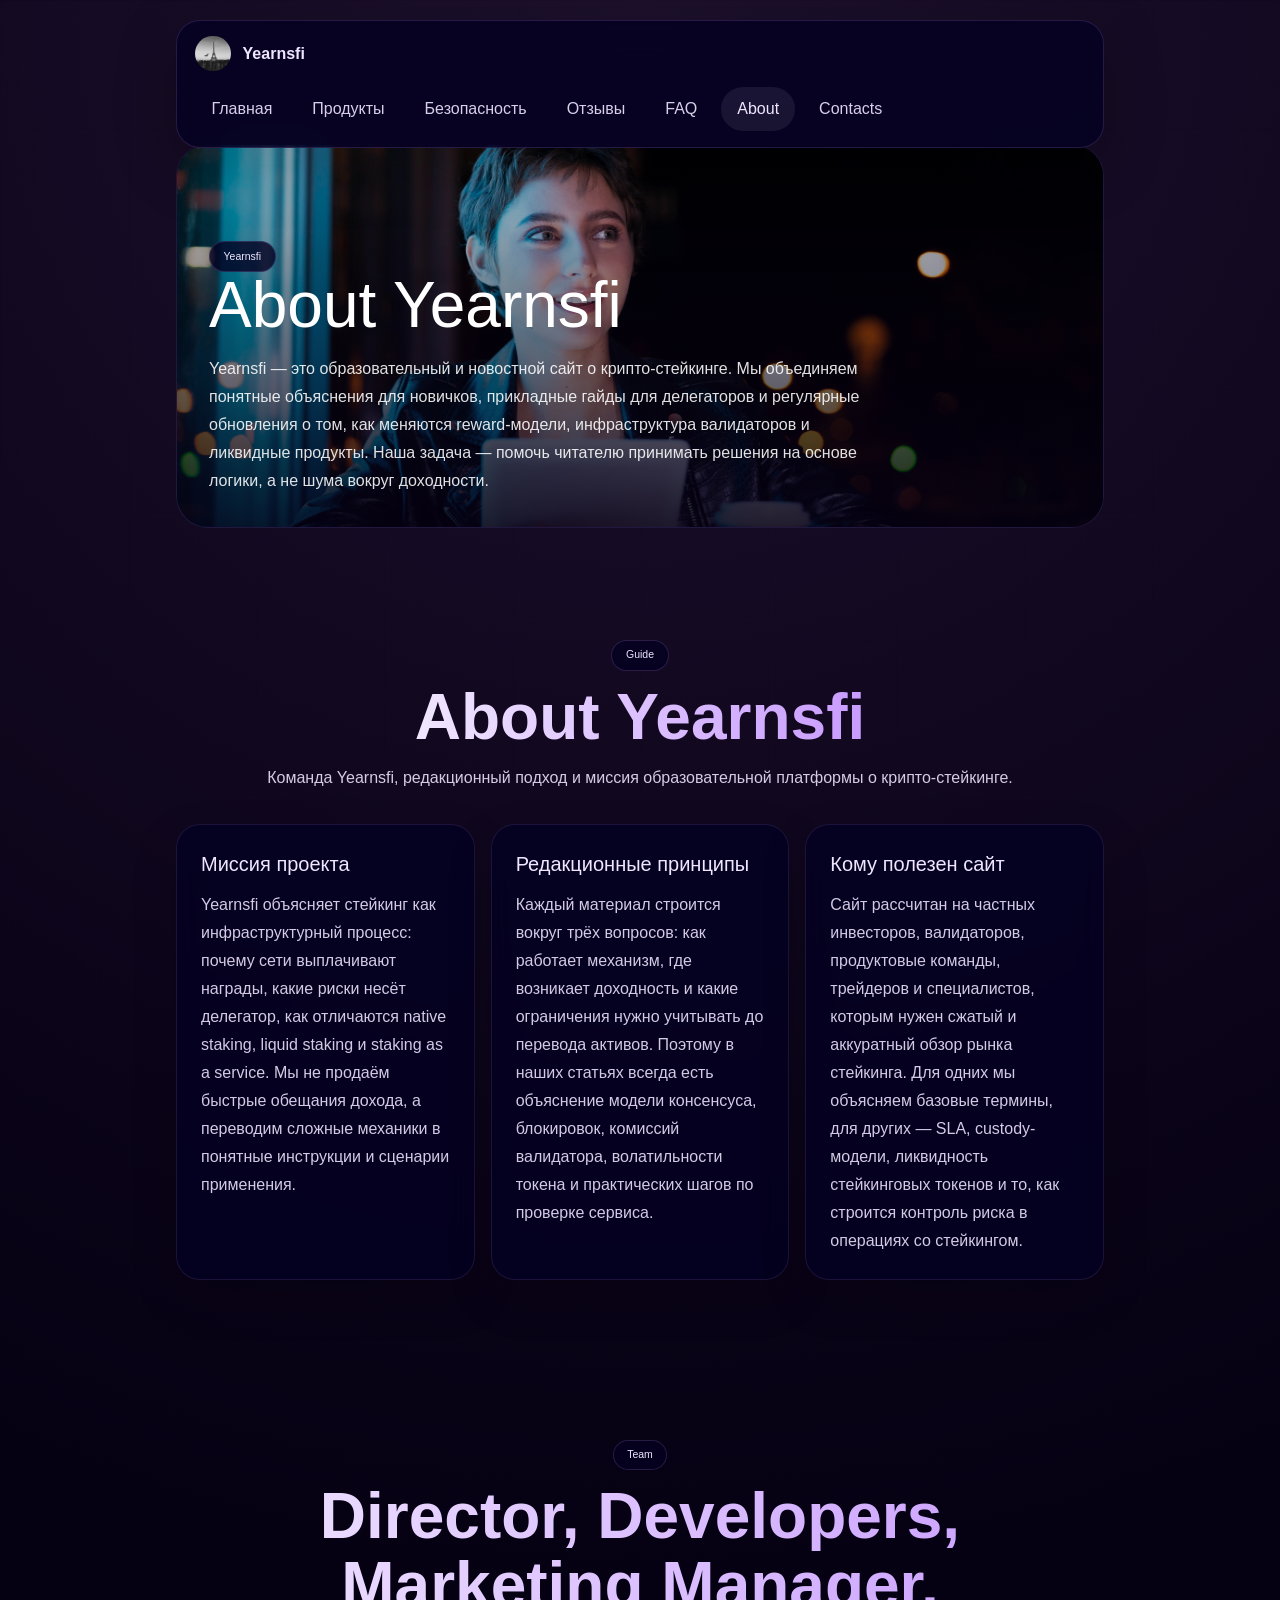
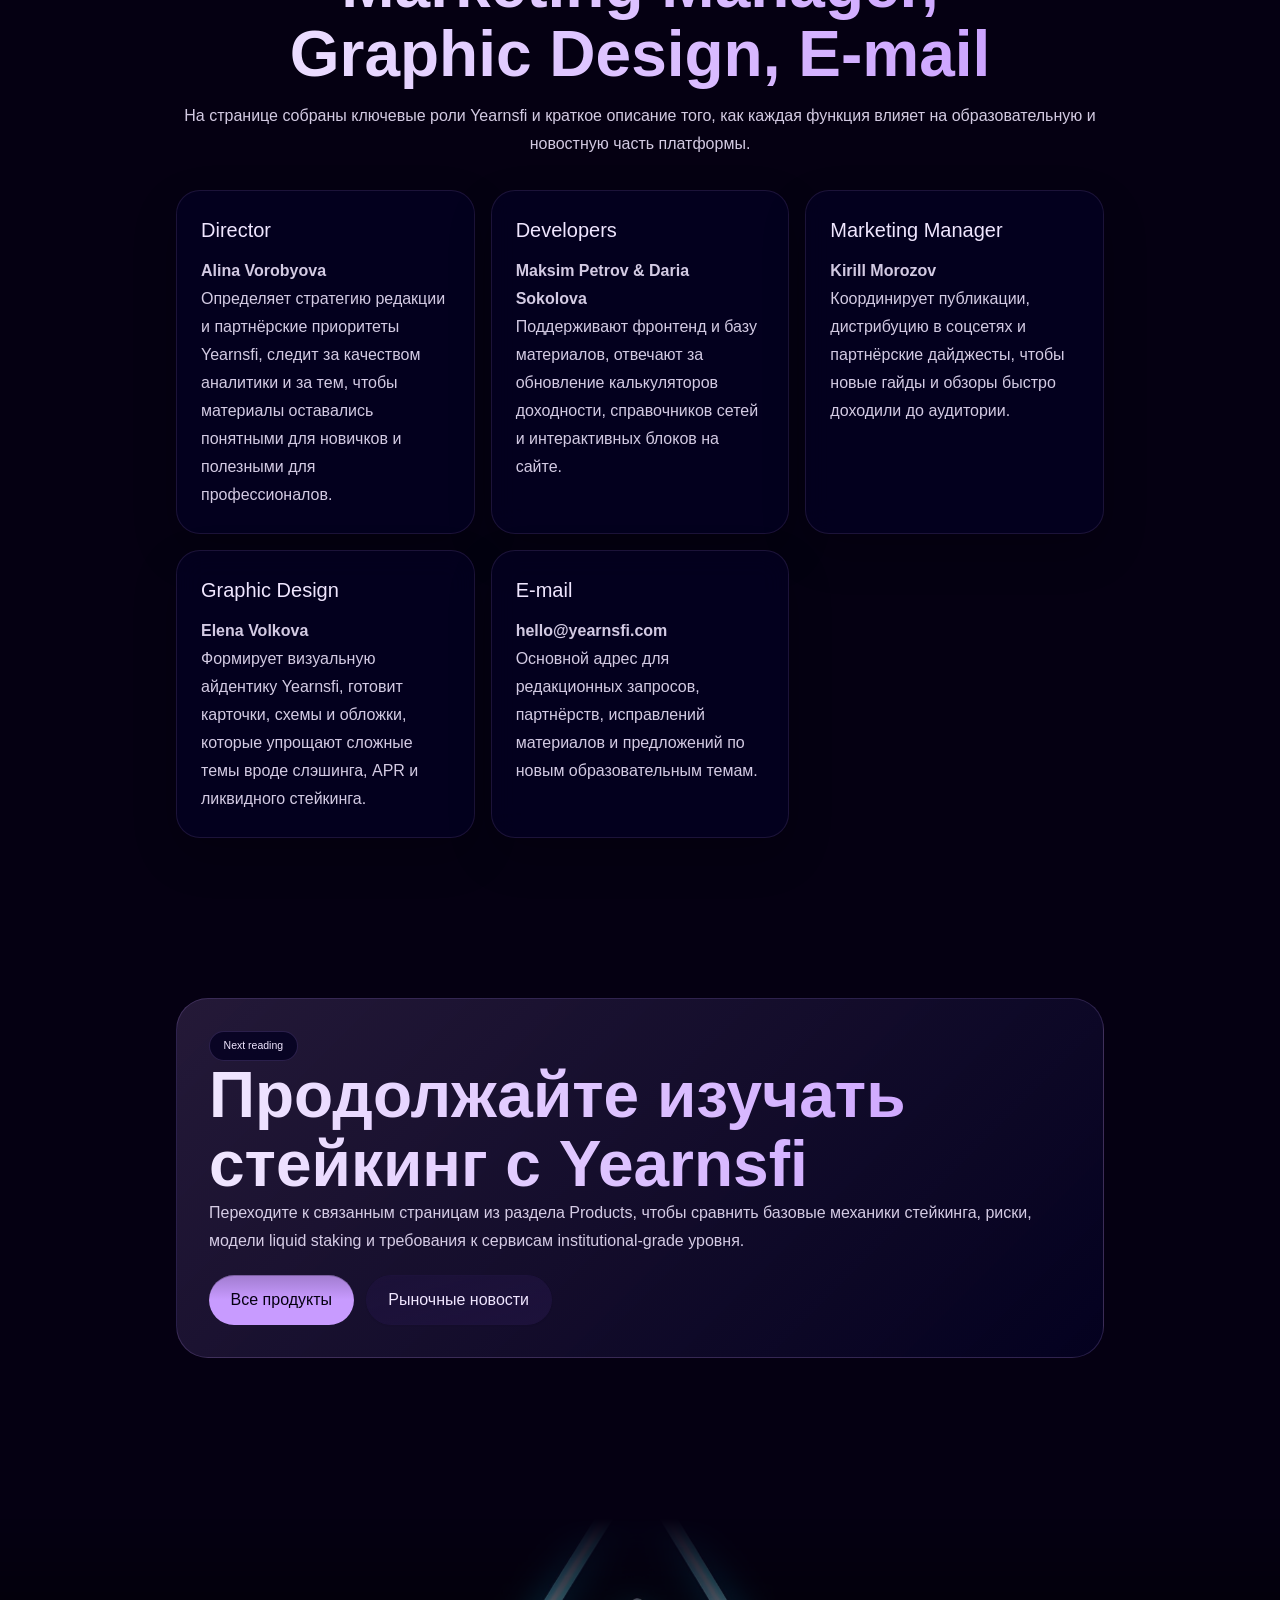
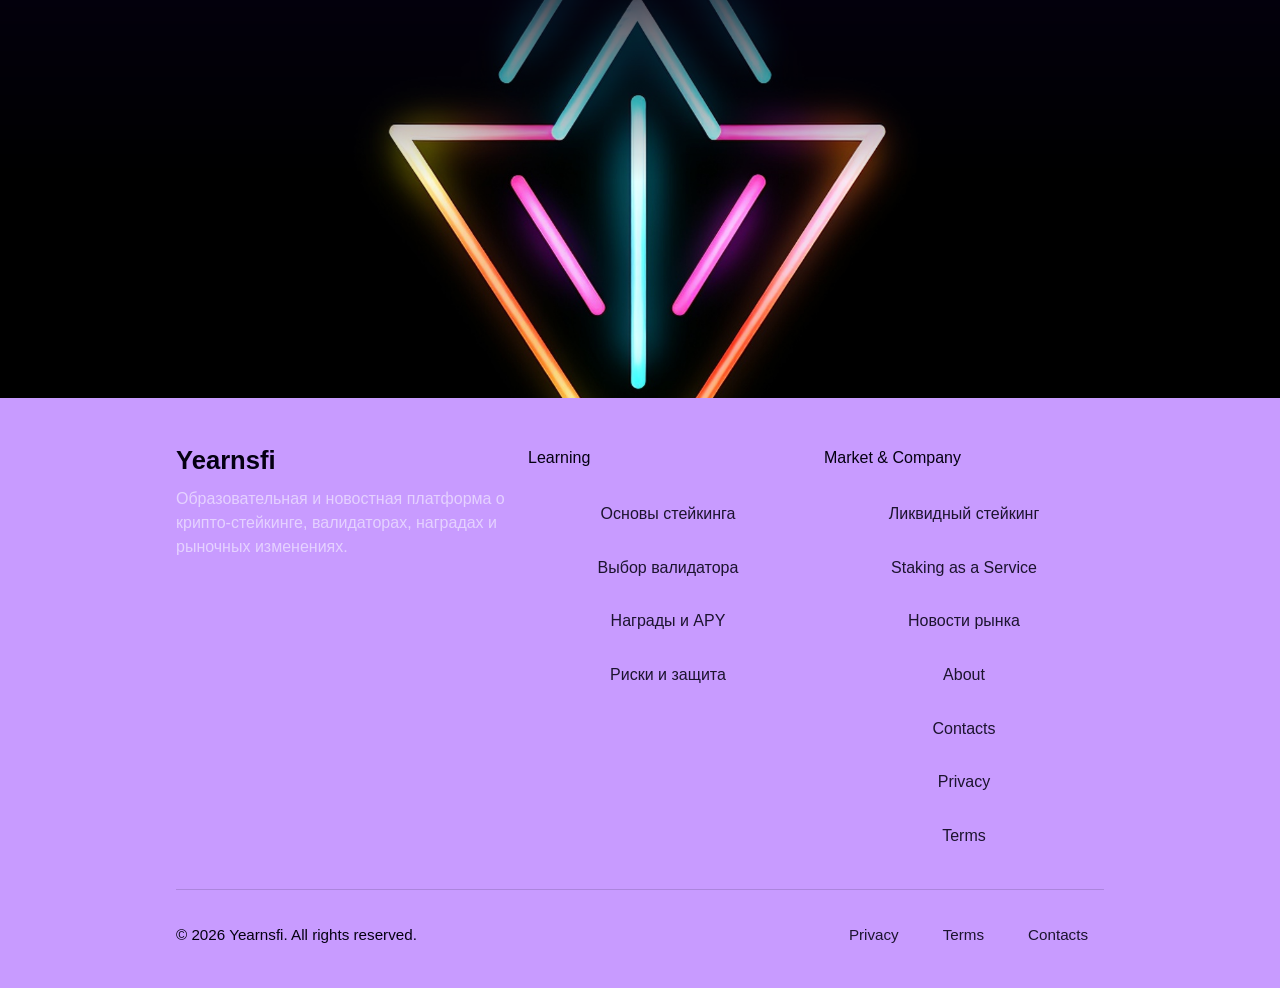
==== about.html @ d67570c0 "Build Yearnsfi pages and interactions" ====
<!DOCTYPE html>
<html lang="ru">
<head>
  <meta charset="UTF-8">
  <meta name="viewport" content="width=device-width, initial-scale=1.0">
  <title>Yearnsfi — About</title>
  <meta name="description" content="Команда Yearnsfi, редакционный подход и миссия образовательной платформы о крипто-стейкинге.">
  <link rel="stylesheet" href="css2.css">
  <link rel="stylesheet" href="styles.css">
</head>
<body>
  <div id="root" class="page-shell">
    
<nav class="nav-wrap" data-site-nav>
  <div class="nav-card">
    <div class="nav-main">
      <a class="brand-link" href="index.html#hero">
        <img src="318-800x600.jpg" alt="Логотип Yearnsfi">
        <span>Yearnsfi</span>
      </a>
      <button class="nav-toggle primary-button" type="button" aria-expanded="false" aria-label="Открыть навигацию" data-nav-toggle>
        <svg xmlns="http://www.w3.org/2000/svg" width="24" height="24" viewBox="0 0 24 24" fill="none" stroke="currentColor" stroke-width="1.5" stroke-linecap="round" stroke-linejoin="round" class="text-primary-cta-text" aria-hidden="true">
          <path d="M5 12h14"></path>
          <path d="M12 5v14"></path>
        </svg>
      </button>
    </div>
    <div class="nav-links mobile-only" data-nav-panel>
      <a class="nav-link" href="index.html#hero">Главная</a><a class="nav-link" href="index.html#products">Продукты</a><a class="nav-link" href="index.html#security">Безопасность</a><a class="nav-link" href="index.html#testimonials">Отзывы</a><a class="nav-link" href="index.html#faq">FAQ</a><a class="nav-link current-page" href="about.html">About</a><a class="nav-link" href="contacts.html">Contacts</a>
    </div>
  </div>
</nav>

    <main class="flex-grow">
      <section class="page-hero">
        <div class="content-width">
          <div class="page-hero-card">
            <img src="medium-shot-smiley-woman-holding-tablet_23-2149005455.jpg" alt="About Yearnsfi">
            <div class="page-hero-content">
              <div class="section-kicker">Yearnsfi</div>
              <h1 class="page-hero-title">About Yearnsfi</h1>
              <p class="page-hero-text">Yearnsfi — это образовательный и новостной сайт о крипто-стейкинге. Мы объединяем понятные объяснения для новичков, прикладные гайды для делегаторов и регулярные обновления о том, как меняются reward-модели, инфраструктура валидаторов и ликвидные продукты. Наша задача — помочь читателю принимать решения на основе логики, а не шума вокруг доходности.</p>
            </div>
          </div>
        </div>
      </section>
      
<section class="section-spacing">
  <div class="content-width">
    
      <div class="section-head">
        <div class="section-kicker">Guide</div>
        <h2 class="section-title">About Yearnsfi</h2>
        <p class="section-copy">Команда Yearnsfi, редакционный подход и миссия образовательной платформы о крипто-стейкинге.</p>
      </div>
    
    <div class="article-grid"><article class="article-card"><h3>Миссия проекта</h3><p>Yearnsfi объясняет стейкинг как инфраструктурный процесс: почему сети выплачивают награды, какие риски несёт делегатор, как отличаются native staking, liquid staking и staking as a service. Мы не продаём быстрые обещания дохода, а переводим сложные механики в понятные инструкции и сценарии применения.</p></article><article class="article-card"><h3>Редакционные принципы</h3><p>Каждый материал строится вокруг трёх вопросов: как работает механизм, где возникает доходность и какие ограничения нужно учитывать до перевода активов. Поэтому в наших статьях всегда есть объяснение модели консенсуса, блокировок, комиссий валидатора, волатильности токена и практических шагов по проверке сервиса.</p></article><article class="article-card"><h3>Кому полезен сайт</h3><p>Сайт рассчитан на частных инвесторов, валидаторов, продуктовые команды, трейдеров и специалистов, которым нужен сжатый и аккуратный обзор рынка стейкинга. Для одних мы объясняем базовые термины, для других — SLA, custody-модели, ликвидность стейкинговых токенов и то, как строится контроль риска в операциях со стейкингом.</p></article></div>
  </div>
</section>

<section class="section-spacing">
  <div class="content-width">
    
      <div class="section-head">
        <div class="section-kicker">Team</div>
        <h2 class="section-title">Director, Developers, Marketing Manager, Graphic Design, E-mail</h2>
        <p class="section-copy">На странице собраны ключевые роли Yearnsfi и краткое описание того, как каждая функция влияет на образовательную и новостную часть платформы.</p>
      </div>
    
    <div class="team-grid"><article class="team-card"><h3>Director</h3><p><strong>Alina Vorobyova</strong></p><p>Определяет стратегию редакции и партнёрские приоритеты Yearnsfi, следит за качеством аналитики и за тем, чтобы материалы оставались понятными для новичков и полезными для профессионалов.</p></article><article class="team-card"><h3>Developers</h3><p><strong>Maksim Petrov & Daria Sokolova</strong></p><p>Поддерживают фронтенд и базу материалов, отвечают за обновление калькуляторов доходности, справочников сетей и интерактивных блоков на сайте.</p></article><article class="team-card"><h3>Marketing Manager</h3><p><strong>Kirill Morozov</strong></p><p>Координирует публикации, дистрибуцию в соцсетях и партнёрские дайджесты, чтобы новые гайды и обзоры быстро доходили до аудитории.</p></article><article class="team-card"><h3>Graphic Design</h3><p><strong>Elena Volkova</strong></p><p>Формирует визуальную айдентику Yearnsfi, готовит карточки, схемы и обложки, которые упрощают сложные темы вроде слэшинга, APR и ликвидного стейкинга.</p></article><article class="team-card"><h3>E-mail</h3><p><strong>hello@yearnsfi.com</strong></p><p>Основной адрес для редакционных запросов, партнёрств, исправлений материалов и предложений по новым образовательным темам.</p></article></div>
  </div>
</section>

<section class="section-spacing">
  <div class="content-width">
    <div class="cta-box">
      <div class="section-kicker">Next reading</div>
      <h2 class="section-title">Продолжайте изучать стейкинг с Yearnsfi</h2>
      <p class="section-copy">Переходите к связанным страницам из раздела Products, чтобы сравнить базовые механики стейкинга, риски, модели liquid staking и требования к сервисам institutional-grade уровня.</p>
      <div class="cta-row" style="margin-top: 1.25rem;">
        <a class="inline-button primary-button text-primary-cta-text" href="index.html#products">Все продукты</a>
        <a class="inline-button secondary-button text-secondary-cta-text" href="staking-news.html">Рыночные новости</a>
      </div>
    </div>
  </div>
</section>

    </main>
    
<footer class="footer-section">
  <div class="footer-banner">
    <img src="arrow-with-bright-neon-colors_23-2151205031.jpg" alt="Неоновый абстрактный фон Yearnsfi">
  </div>
  <div class="footer-body">
    <div class="content-width">
      <div class="footer-grid">
        <div class="footer-brand">
          <h2 class="text-4xl font-semibold">Yearnsfi</h2>
          <p class="text-muted">Образовательная и новостная платформа о крипто-стейкинге, валидаторах, наградах и рыночных изменениях.</p>
        </div>
        <div class="footer-column">
          <h3>Learning</h3>
          <a class="footer-link" href="staking-basics.html">Основы стейкинга</a><a class="footer-link" href="validator-guide.html">Выбор валидатора</a><a class="footer-link" href="reward-strategies.html">Награды и APY</a><a class="footer-link" href="risk-management.html">Риски и защита</a>
        </div>
        <div class="footer-column">
          <h3>Market & Company</h3>
          <a class="footer-link" href="liquid-staking.html">Ликвидный стейкинг</a><a class="footer-link" href="institutional-staking.html">Staking as a Service</a><a class="footer-link" href="staking-news.html">Новости рынка</a><a class="footer-link" href="about.html">About</a><a class="footer-link" href="contacts.html">Contacts</a><a class="footer-link" href="privacy.html">Privacy</a><a class="footer-link" href="terms.html">Terms</a>
        </div>
      </div>
      <div class="footer-bottom">
        <span>© <span data-current-year></span> Yearnsfi. All rights reserved.</span>
        <div class="cta-row">
          <a class="footer-link" href="privacy.html">Privacy</a>
          <a class="footer-link" href="terms.html">Terms</a>
          <a class="footer-link" href="contacts.html">Contacts</a>
        </div>
      </div>
    </div>
  </div>
</footer>

  </div>
  <script src="main.js"></script>
</body>
</html>
---- css2.css ----
@font-face { font-family: "Inter"; src: url("") format("woff2"); font-style: italic; font-weight: 100; font-display: swap; unicode-range: U+460-52F, U+1C80-1C8A, U+20B4, U+2DE0-2DFF, U+A640-A69F, U+FE2E-FE2F; }
@font-face { font-family: "Inter"; src: url("") format("woff2"); font-style: italic; font-weight: 100; font-display: swap; unicode-range: U+301, U+400-45F, U+490-491, U+4B0-4B1, U+2116; }
@font-face { font-family: "Inter"; src: url("") format("woff2"); font-style: italic; font-weight: 100; font-display: swap; unicode-range: U+1F00-1FFF; }
@font-face { font-family: "Inter"; src: url("") format("woff2"); font-style: italic; font-weight: 100; font-display: swap; unicode-range: U+370-377, U+37A-37F, U+384-38A, U+38C, U+38E-3A1, U+3A3-3FF; }
@font-face { font-family: "Inter"; src: url("") format("woff2"); font-style: italic; font-weight: 100; font-display: swap; unicode-range: U+102-103, U+110-111, U+128-129, U+168-169, U+1A0-1A1, U+1AF-1B0, U+300-301, U+303-304, U+308-309, U+323, U+329, U+1EA0-1EF9, U+20AB; }
@font-face { font-family: "Inter"; src: url("") format("woff2"); font-style: italic; font-weight: 100; font-display: swap; unicode-range: U+100-2BA, U+2BD-2C5, U+2C7-2CC, U+2CE-2D7, U+2DD-2FF, U+304, U+308, U+329, U+1D00-1DBF, U+1E00-1E9F, U+1EF2-1EFF, U+2020, U+20A0-20AB, U+20AD-20C0, U+2113, U+2C60-2C7F, U+A720-A7FF; }
@font-face { font-family: "Inter"; src: url("") format("woff2"); font-style: italic; font-weight: 100; font-display: swap; unicode-range: U+0-FF, U+131, U+152-153, U+2BB-2BC, U+2C6, U+2DA, U+2DC, U+304, U+308, U+329, U+2000-206F, U+20AC, U+2122, U+2191, U+2193, U+2212, U+2215, U+FEFF, U+FFFD; }
@font-face { font-family: "Inter"; src: url("") format("woff2"); font-style: italic; font-weight: 200; font-display: swap; unicode-range: U+460-52F, U+1C80-1C8A, U+20B4, U+2DE0-2DFF, U+A640-A69F, U+FE2E-FE2F; }
@font-face { font-family: "Inter"; src: url("") format("woff2"); font-style: italic; font-weight: 200; font-display: swap; unicode-range: U+301, U+400-45F, U+490-491, U+4B0-4B1, U+2116; }
@font-face { font-family: "Inter"; src: url("") format("woff2"); font-style: italic; font-weight: 200; font-display: swap; unicode-range: U+1F00-1FFF; }
@font-face { font-family: "Inter"; src: url("") format("woff2"); font-style: italic; font-weight: 200; font-display: swap; unicode-range: U+370-377, U+37A-37F, U+384-38A, U+38C, U+38E-3A1, U+3A3-3FF; }
@font-face { font-family: "Inter"; src: url("") format("woff2"); font-style: italic; font-weight: 200; font-display: swap; unicode-range: U+102-103, U+110-111, U+128-129, U+168-169, U+1A0-1A1, U+1AF-1B0, U+300-301, U+303-304, U+308-309, U+323, U+329, U+1EA0-1EF9, U+20AB; }
@font-face { font-family: "Inter"; src: url("") format("woff2"); font-style: italic; font-weight: 200; font-display: swap; unicode-range: U+100-2BA, U+2BD-2C5, U+2C7-2CC, U+2CE-2D7, U+2DD-2FF, U+304, U+308, U+329, U+1D00-1DBF, U+1E00-1E9F, U+1EF2-1EFF, U+2020, U+20A0-20AB, U+20AD-20C0, U+2113, U+2C60-2C7F, U+A720-A7FF; }
@font-face { font-family: "Inter"; src: url("") format("woff2"); font-style: italic; font-weight: 200; font-display: swap; unicode-range: U+0-FF, U+131, U+152-153, U+2BB-2BC, U+2C6, U+2DA, U+2DC, U+304, U+308, U+329, U+2000-206F, U+20AC, U+2122, U+2191, U+2193, U+2212, U+2215, U+FEFF, U+FFFD; }
@font-face { font-family: "Inter"; src: url("") format("woff2"); font-style: italic; font-weight: 300; font-display: swap; unicode-range: U+460-52F, U+1C80-1C8A, U+20B4, U+2DE0-2DFF, U+A640-A69F, U+FE2E-FE2F; }
@font-face { font-family: "Inter"; src: url("") format("woff2"); font-style: italic; font-weight: 300; font-display: swap; unicode-range: U+301, U+400-45F, U+490-491, U+4B0-4B1, U+2116; }
@font-face { font-family: "Inter"; src: url("") format("woff2"); font-style: italic; font-weight: 300; font-display: swap; unicode-range: U+1F00-1FFF; }
@font-face { font-family: "Inter"; src: url("") format("woff2"); font-style: italic; font-weight: 300; font-display: swap; unicode-range: U+370-377, U+37A-37F, U+384-38A, U+38C, U+38E-3A1, U+3A3-3FF; }
@font-face { font-family: "Inter"; src: url("") format("woff2"); font-style: italic; font-weight: 300; font-display: swap; unicode-range: U+102-103, U+110-111, U+128-129, U+168-169, U+1A0-1A1, U+1AF-1B0, U+300-301, U+303-304, U+308-309, U+323, U+329, U+1EA0-1EF9, U+20AB; }
@font-face { font-family: "Inter"; src: url("") format("woff2"); font-style: italic; font-weight: 300; font-display: swap; unicode-range: U+100-2BA, U+2BD-2C5, U+2C7-2CC, U+2CE-2D7, U+2DD-2FF, U+304, U+308, U+329, U+1D00-1DBF, U+1E00-1E9F, U+1EF2-1EFF, U+2020, U+20A0-20AB, U+20AD-20C0, U+2113, U+2C60-2C7F, U+A720-A7FF; }
@font-face { font-family: "Inter"; src: url("") format("woff2"); font-style: italic; font-weight: 300; font-display: swap; unicode-range: U+0-FF, U+131, U+152-153, U+2BB-2BC, U+2C6, U+2DA, U+2DC, U+304, U+308, U+329, U+2000-206F, U+20AC, U+2122, U+2191, U+2193, U+2212, U+2215, U+FEFF, U+FFFD; }
@font-face { font-family: "Inter"; src: url("") format("woff2"); font-style: italic; font-weight: 400; font-display: swap; unicode-range: U+460-52F, U+1C80-1C8A, U+20B4, U+2DE0-2DFF, U+A640-A69F, U+FE2E-FE2F; }
@font-face { font-family: "Inter"; src: url("") format("woff2"); font-style: italic; font-weight: 400; font-display: swap; unicode-range: U+301, U+400-45F, U+490-491, U+4B0-4B1, U+2116; }
@font-face { font-family: "Inter"; src: url("") format("woff2"); font-style: italic; font-weight: 400; font-display: swap; unicode-range: U+1F00-1FFF; }
@font-face { font-family: "Inter"; src: url("") format("woff2"); font-style: italic; font-weight: 400; font-display: swap; unicode-range: U+370-377, U+37A-37F, U+384-38A, U+38C, U+38E-3A1, U+3A3-3FF; }
@font-face { font-family: "Inter"; src: url("") format("woff2"); font-style: italic; font-weight: 400; font-display: swap; unicode-range: U+102-103, U+110-111, U+128-129, U+168-169, U+1A0-1A1, U+1AF-1B0, U+300-301, U+303-304, U+308-309, U+323, U+329, U+1EA0-1EF9, U+20AB; }
@font-face { font-family: "Inter"; src: url("") format("woff2"); font-style: italic; font-weight: 400; font-display: swap; unicode-range: U+100-2BA, U+2BD-2C5, U+2C7-2CC, U+2CE-2D7, U+2DD-2FF, U+304, U+308, U+329, U+1D00-1DBF, U+1E00-1E9F, U+1EF2-1EFF, U+2020, U+20A0-20AB, U+20AD-20C0, U+2113, U+2C60-2C7F, U+A720-A7FF; }
@font-face { font-family: "Inter"; src: url("") format("woff2"); font-style: italic; font-weight: 400; font-display: swap; unicode-range: U+0-FF, U+131, U+152-153, U+2BB-2BC, U+2C6, U+2DA, U+2DC, U+304, U+308, U+329, U+2000-206F, U+20AC, U+2122, U+2191, U+2193, U+2212, U+2215, U+FEFF, U+FFFD; }
@font-face { font-family: "Inter"; src: url("") format("woff2"); font-style: italic; font-weight: 500; font-display: swap; unicode-range: U+460-52F, U+1C80-1C8A, U+20B4, U+2DE0-2DFF, U+A640-A69F, U+FE2E-FE2F; }
@font-face { font-family: "Inter"; src: url("") format("woff2"); font-style: italic; font-weight: 500; font-display: swap; unicode-range: U+301, U+400-45F, U+490-491, U+4B0-4B1, U+2116; }
@font-face { font-family: "Inter"; src: url("") format("woff2"); font-style: italic; font-weight: 500; font-display: swap; unicode-range: U+1F00-1FFF; }
@font-face { font-family: "Inter"; src: url("") format("woff2"); font-style: italic; font-weight: 500; font-display: swap; unicode-range: U+370-377, U+37A-37F, U+384-38A, U+38C, U+38E-3A1, U+3A3-3FF; }
@font-face { font-family: "Inter"; src: url("") format("woff2"); font-style: italic; font-weight: 500; font-display: swap; unicode-range: U+102-103, U+110-111, U+128-129, U+168-169, U+1A0-1A1, U+1AF-1B0, U+300-301, U+303-304, U+308-309, U+323, U+329, U+1EA0-1EF9, U+20AB; }
@font-face { font-family: "Inter"; src: url("") format("woff2"); font-style: italic; font-weight: 500; font-display: swap; unicode-range: U+100-2BA, U+2BD-2C5, U+2C7-2CC, U+2CE-2D7, U+2DD-2FF, U+304, U+308, U+329, U+1D00-1DBF, U+1E00-1E9F, U+1EF2-1EFF, U+2020, U+20A0-20AB, U+20AD-20C0, U+2113, U+2C60-2C7F, U+A720-A7FF; }
@font-face { font-family: "Inter"; src: url("") format("woff2"); font-style: italic; font-weight: 500; font-display: swap; unicode-range: U+0-FF, U+131, U+152-153, U+2BB-2BC, U+2C6, U+2DA, U+2DC, U+304, U+308, U+329, U+2000-206F, U+20AC, U+2122, U+2191, U+2193, U+2212, U+2215, U+FEFF, U+FFFD; }
@font-face { font-family: "Inter"; src: url("") format("woff2"); font-style: italic; font-weight: 600; font-display: swap; unicode-range: U+460-52F, U+1C80-1C8A, U+20B4, U+2DE0-2DFF, U+A640-A69F, U+FE2E-FE2F; }
@font-face { font-family: "Inter"; src: url("") format("woff2"); font-style: italic; font-weight: 600; font-display: swap; unicode-range: U+301, U+400-45F, U+490-491, U+4B0-4B1, U+2116; }
@font-face { font-family: "Inter"; src: url("") format("woff2"); font-style: italic; font-weight: 600; font-display: swap; unicode-range: U+1F00-1FFF; }
@font-face { font-family: "Inter"; src: url("") format("woff2"); font-style: italic; font-weight: 600; font-display: swap; unicode-range: U+370-377, U+37A-37F, U+384-38A, U+38C, U+38E-3A1, U+3A3-3FF; }
@font-face { font-family: "Inter"; src: url("") format("woff2"); font-style: italic; font-weight: 600; font-display: swap; unicode-range: U+102-103, U+110-111, U+128-129, U+168-169, U+1A0-1A1, U+1AF-1B0, U+300-301, U+303-304, U+308-309, U+323, U+329, U+1EA0-1EF9, U+20AB; }
@font-face { font-family: "Inter"; src: url("") format("woff2"); font-style: italic; font-weight: 600; font-display: swap; unicode-range: U+100-2BA, U+2BD-2C5, U+2C7-2CC, U+2CE-2D7, U+2DD-2FF, U+304, U+308, U+329, U+1D00-1DBF, U+1E00-1E9F, U+1EF2-1EFF, U+2020, U+20A0-20AB, U+20AD-20C0, U+2113, U+2C60-2C7F, U+A720-A7FF; }
@font-face { font-family: "Inter"; src: url("") format("woff2"); font-style: italic; font-weight: 600; font-display: swap; unicode-range: U+0-FF, U+131, U+152-153, U+2BB-2BC, U+2C6, U+2DA, U+2DC, U+304, U+308, U+329, U+2000-206F, U+20AC, U+2122, U+2191, U+2193, U+2212, U+2215, U+FEFF, U+FFFD; }
@font-face { font-family: "Inter"; src: url("") format("woff2"); font-style: italic; font-weight: 700; font-display: swap; unicode-range: U+460-52F, U+1C80-1C8A, U+20B4, U+2DE0-2DFF, U+A640-A69F, U+FE2E-FE2F; }
@font-face { font-family: "Inter"; src: url("") format("woff2"); font-style: italic; font-weight: 700; font-display: swap; unicode-range: U+301, U+400-45F, U+490-491, U+4B0-4B1, U+2116; }
@font-face { font-family: "Inter"; src: url("") format("woff2"); font-style: italic; font-weight: 700; font-display: swap; unicode-range: U+1F00-1FFF; }
@font-face { font-family: "Inter"; src: url("") format("woff2"); font-style: italic; font-weight: 700; font-display: swap; unicode-range: U+370-377, U+37A-37F, U+384-38A, U+38C, U+38E-3A1, U+3A3-3FF; }
@font-face { font-family: "Inter"; src: url("") format("woff2"); font-style: italic; font-weight: 700; font-display: swap; unicode-range: U+102-103, U+110-111, U+128-129, U+168-169, U+1A0-1A1, U+1AF-1B0, U+300-301, U+303-304, U+308-309, U+323, U+329, U+1EA0-1EF9, U+20AB; }
@font-face { font-family: "Inter"; src: url("") format("woff2"); font-style: italic; font-weight: 700; font-display: swap; unicode-range: U+100-2BA, U+2BD-2C5, U+2C7-2CC, U+2CE-2D7, U+2DD-2FF, U+304, U+308, U+329, U+1D00-1DBF, U+1E00-1E9F, U+1EF2-1EFF, U+2020, U+20A0-20AB, U+20AD-20C0, U+2113, U+2C60-2C7F, U+A720-A7FF; }
@font-face { font-family: "Inter"; src: url("") format("woff2"); font-style: italic; font-weight: 700; font-display: swap; unicode-range: U+0-FF, U+131, U+152-153, U+2BB-2BC, U+2C6, U+2DA, U+2DC, U+304, U+308, U+329, U+2000-206F, U+20AC, U+2122, U+2191, U+2193, U+2212, U+2215, U+FEFF, U+FFFD; }
@font-face { font-family: "Inter"; src: url("") format("woff2"); font-style: italic; font-weight: 800; font-display: swap; unicode-range: U+460-52F, U+1C80-1C8A, U+20B4, U+2DE0-2DFF, U+A640-A69F, U+FE2E-FE2F; }
@font-face { font-family: "Inter"; src: url("") format("woff2"); font-style: italic; font-weight: 800; font-display: swap; unicode-range: U+301, U+400-45F, U+490-491, U+4B0-4B1, U+2116; }
@font-face { font-family: "Inter"; src: url("") format("woff2"); font-style: italic; font-weight: 800; font-display: swap; unicode-range: U+1F00-1FFF; }
@font-face { font-family: "Inter"; src: url("") format("woff2"); font-style: italic; font-weight: 800; font-display: swap; unicode-range: U+370-377, U+37A-37F, U+384-38A, U+38C, U+38E-3A1, U+3A3-3FF; }
@font-face { font-family: "Inter"; src: url("") format("woff2"); font-style: italic; font-weight: 800; font-display: swap; unicode-range: U+102-103, U+110-111, U+128-129, U+168-169, U+1A0-1A1, U+1AF-1B0, U+300-301, U+303-304, U+308-309, U+323, U+329, U+1EA0-1EF9, U+20AB; }
@font-face { font-family: "Inter"; src: url("") format("woff2"); font-style: italic; font-weight: 800; font-display: swap; unicode-range: U+100-2BA, U+2BD-2C5, U+2C7-2CC, U+2CE-2D7, U+2DD-2FF, U+304, U+308, U+329, U+1D00-1DBF, U+1E00-1E9F, U+1EF2-1EFF, U+2020, U+20A0-20AB, U+20AD-20C0, U+2113, U+2C60-2C7F, U+A720-A7FF; }
@font-face { font-family: "Inter"; src: url("") format("woff2"); font-style: italic; font-weight: 800; font-display: swap; unicode-range: U+0-FF, U+131, U+152-153, U+2BB-2BC, U+2C6, U+2DA, U+2DC, U+304, U+308, U+329, U+2000-206F, U+20AC, U+2122, U+2191, U+2193, U+2212, U+2215, U+FEFF, U+FFFD; }
@font-face { font-family: "Inter"; src: url("") format("woff2"); font-style: italic; font-weight: 900; font-display: swap; unicode-range: U+460-52F, U+1C80-1C8A, U+20B4, U+2DE0-2DFF, U+A640-A69F, U+FE2E-FE2F; }
@font-face { font-family: "Inter"; src: url("") format("woff2"); font-style: italic; font-weight: 900; font-display: swap; unicode-range: U+301, U+400-45F, U+490-491, U+4B0-4B1, U+2116; }
@font-face { font-family: "Inter"; src: url("") format("woff2"); font-style: italic; font-weight: 900; font-display: swap; unicode-range: U+1F00-1FFF; }
@font-face { font-family: "Inter"; src: url("") format("woff2"); font-style: italic; font-weight: 900; font-display: swap; unicode-range: U+370-377, U+37A-37F, U+384-38A, U+38C, U+38E-3A1, U+3A3-3FF; }
@font-face { font-family: "Inter"; src: url("") format("woff2"); font-style: italic; font-weight: 900; font-display: swap; unicode-range: U+102-103, U+110-111, U+128-129, U+168-169, U+1A0-1A1, U+1AF-1B0, U+300-301, U+303-304, U+308-309, U+323, U+329, U+1EA0-1EF9, U+20AB; }
@font-face { font-family: "Inter"; src: url("") format("woff2"); font-style: italic; font-weight: 900; font-display: swap; unicode-range: U+100-2BA, U+2BD-2C5, U+2C7-2CC, U+2CE-2D7, U+2DD-2FF, U+304, U+308, U+329, U+1D00-1DBF, U+1E00-1E9F, U+1EF2-1EFF, U+2020, U+20A0-20AB, U+20AD-20C0, U+2113, U+2C60-2C7F, U+A720-A7FF; }
@font-face { font-family: "Inter"; src: url("") format("woff2"); font-style: italic; font-weight: 900; font-display: swap; unicode-range: U+0-FF, U+131, U+152-153, U+2BB-2BC, U+2C6, U+2DA, U+2DC, U+304, U+308, U+329, U+2000-206F, U+20AC, U+2122, U+2191, U+2193, U+2212, U+2215, U+FEFF, U+FFFD; }
@font-face { font-family: "Inter"; src: url("") format("woff2"); font-style: normal; font-weight: 100; font-display: swap; unicode-range: U+460-52F, U+1C80-1C8A, U+20B4, U+2DE0-2DFF, U+A640-A69F, U+FE2E-FE2F; }
@font-face { font-family: "Inter"; src: url("") format("woff2"); font-style: normal; font-weight: 100; font-display: swap; unicode-range: U+301, U+400-45F, U+490-491, U+4B0-4B1, U+2116; }
@font-face { font-family: "Inter"; src: url("") format("woff2"); font-style: normal; font-weight: 100; font-display: swap; unicode-range: U+1F00-1FFF; }
@font-face { font-family: "Inter"; src: url("") format("woff2"); font-style: normal; font-weight: 100; font-display: swap; unicode-range: U+370-377, U+37A-37F, U+384-38A, U+38C, U+38E-3A1, U+3A3-3FF; }
@font-face { font-family: "Inter"; src: url("") format("woff2"); font-style: normal; font-weight: 100; font-display: swap; unicode-range: U+102-103, U+110-111, U+128-129, U+168-169, U+1A0-1A1, U+1AF-1B0, U+300-301, U+303-304, U+308-309, U+323, U+329, U+1EA0-1EF9, U+20AB; }
@font-face { font-family: "Inter"; src: url("") format("woff2"); font-style: normal; font-weight: 100; font-display: swap; unicode-range: U+100-2BA, U+2BD-2C5, U+2C7-2CC, U+2CE-2D7, U+2DD-2FF, U+304, U+308, U+329, U+1D00-1DBF, U+1E00-1E9F, U+1EF2-1EFF, U+2020, U+20A0-20AB, U+20AD-20C0, U+2113, U+2C60-2C7F, U+A720-A7FF; }
@font-face { font-family: "Inter"; src: url("") format("woff2"); font-style: normal; font-weight: 100; font-display: swap; unicode-range: U+0-FF, U+131, U+152-153, U+2BB-2BC, U+2C6, U+2DA, U+2DC, U+304, U+308, U+329, U+2000-206F, U+20AC, U+2122, U+2191, U+2193, U+2212, U+2215, U+FEFF, U+FFFD; }
@font-face { font-family: "Inter"; src: url("") format("woff2"); font-style: normal; font-weight: 200; font-display: swap; unicode-range: U+460-52F, U+1C80-1C8A, U+20B4, U+2DE0-2DFF, U+A640-A69F, U+FE2E-FE2F; }
@font-face { font-family: "Inter"; src: url("") format("woff2"); font-style: normal; font-weight: 200; font-display: swap; unicode-range: U+301, U+400-45F, U+490-491, U+4B0-4B1, U+2116; }
@font-face { font-family: "Inter"; src: url("") format("woff2"); font-style: normal; font-weight: 200; font-display: swap; unicode-range: U+1F00-1FFF; }
@font-face { font-family: "Inter"; src: url("") format("woff2"); font-style: normal; font-weight: 200; font-display: swap; unicode-range: U+370-377, U+37A-37F, U+384-38A, U+38C, U+38E-3A1, U+3A3-3FF; }
@font-face { font-family: "Inter"; src: url("") format("woff2"); font-style: normal; font-weight: 200; font-display: swap; unicode-range: U+102-103, U+110-111, U+128-129, U+168-169, U+1A0-1A1, U+1AF-1B0, U+300-301, U+303-304, U+308-309, U+323, U+329, U+1EA0-1EF9, U+20AB; }
@font-face { font-family: "Inter"; src: url("") format("woff2"); font-style: normal; font-weight: 200; font-display: swap; unicode-range: U+100-2BA, U+2BD-2C5, U+2C7-2CC, U+2CE-2D7, U+2DD-2FF, U+304, U+308, U+329, U+1D00-1DBF, U+1E00-1E9F, U+1EF2-1EFF, U+2020, U+20A0-20AB, U+20AD-20C0, U+2113, U+2C60-2C7F, U+A720-A7FF; }
@font-face { font-family: "Inter"; src: url("") format("woff2"); font-style: normal; font-weight: 200; font-display: swap; unicode-range: U+0-FF, U+131, U+152-153, U+2BB-2BC, U+2C6, U+2DA, U+2DC, U+304, U+308, U+329, U+2000-206F, U+20AC, U+2122, U+2191, U+2193, U+2212, U+2215, U+FEFF, U+FFFD; }
@font-face { font-family: "Inter"; src: url("") format("woff2"); font-style: normal; font-weight: 300; font-display: swap; unicode-range: U+460-52F, U+1C80-1C8A, U+20B4, U+2DE0-2DFF, U+A640-A69F, U+FE2E-FE2F; }
@font-face { font-family: "Inter"; src: url("") format("woff2"); font-style: normal; font-weight: 300; font-display: swap; unicode-range: U+301, U+400-45F, U+490-491, U+4B0-4B1, U+2116; }
@font-face { font-family: "Inter"; src: url("") format("woff2"); font-style: normal; font-weight: 300; font-display: swap; unicode-range: U+1F00-1FFF; }
@font-face { font-family: "Inter"; src: url("") format("woff2"); font-style: normal; font-weight: 300; font-display: swap; unicode-range: U+370-377, U+37A-37F, U+384-38A, U+38C, U+38E-3A1, U+3A3-3FF; }
@font-face { font-family: "Inter"; src: url("") format("woff2"); font-style: normal; font-weight: 300; font-display: swap; unicode-range: U+102-103, U+110-111, U+128-129, U+168-169, U+1A0-1A1, U+1AF-1B0, U+300-301, U+303-304, U+308-309, U+323, U+329, U+1EA0-1EF9, U+20AB; }
@font-face { font-family: "Inter"; src: url("") format("woff2"); font-style: normal; font-weight: 300; font-display: swap; unicode-range: U+100-2BA, U+2BD-2C5, U+2C7-2CC, U+2CE-2D7, U+2DD-2FF, U+304, U+308, U+329, U+1D00-1DBF, U+1E00-1E9F, U+1EF2-1EFF, U+2020, U+20A0-20AB, U+20AD-20C0, U+2113, U+2C60-2C7F, U+A720-A7FF; }
@font-face { font-family: "Inter"; src: url("") format("woff2"); font-style: normal; font-weight: 300; font-display: swap; unicode-range: U+0-FF, U+131, U+152-153, U+2BB-2BC, U+2C6, U+2DA, U+2DC, U+304, U+308, U+329, U+2000-206F, U+20AC, U+2122, U+2191, U+2193, U+2212, U+2215, U+FEFF, U+FFFD; }
@font-face { font-family: "Inter"; src: url("") format("woff2"); font-style: normal; font-weight: 400; font-display: swap; unicode-range: U+460-52F, U+1C80-1C8A, U+20B4, U+2DE0-2DFF, U+A640-A69F, U+FE2E-FE2F; }
@font-face { font-family: "Inter"; src: url("") format("woff2"); font-style: normal; font-weight: 400; font-display: swap; unicode-range: U+301, U+400-45F, U+490-491, U+4B0-4B1, U+2116; }
@font-face { font-family: "Inter"; src: url("") format("woff2"); font-style: normal; font-weight: 400; font-display: swap; unicode-range: U+1F00-1FFF; }
@font-face { font-family: "Inter"; src: url("") format("woff2"); font-style: normal; font-weight: 400; font-display: swap; unicode-range: U+370-377, U+37A-37F, U+384-38A, U+38C, U+38E-3A1, U+3A3-3FF; }
@font-face { font-family: "Inter"; src: url("") format("woff2"); font-style: normal; font-weight: 400; font-display: swap; unicode-range: U+102-103, U+110-111, U+128-129, U+168-169, U+1A0-1A1, U+1AF-1B0, U+300-301, U+303-304, U+308-309, U+323, U+329, U+1EA0-1EF9, U+20AB; }
@font-face { font-family: "Inter"; src: url("") format("woff2"); font-style: normal; font-weight: 400; font-display: swap; unicode-range: U+100-2BA, U+2BD-2C5, U+2C7-2CC, U+2CE-2D7, U+2DD-2FF, U+304, U+308, U+329, U+1D00-1DBF, U+1E00-1E9F, U+1EF2-1EFF, U+2020, U+20A0-20AB, U+20AD-20C0, U+2113, U+2C60-2C7F, U+A720-A7FF; }
@font-face { font-family: "Inter"; src: url("") format("woff2"); font-style: normal; font-weight: 400; font-display: swap; unicode-range: U+0-FF, U+131, U+152-153, U+2BB-2BC, U+2C6, U+2DA, U+2DC, U+304, U+308, U+329, U+2000-206F, U+20AC, U+2122, U+2191, U+2193, U+2212, U+2215, U+FEFF, U+FFFD; }
@font-face { font-family: "Inter"; src: url("") format("woff2"); font-style: normal; font-weight: 500; font-display: swap; unicode-range: U+460-52F, U+1C80-1C8A, U+20B4, U+2DE0-2DFF, U+A640-A69F, U+FE2E-FE2F; }
@font-face { font-family: "Inter"; src: url("") format("woff2"); font-style: normal; font-weight: 500; font-display: swap; unicode-range: U+301, U+400-45F, U+490-491, U+4B0-4B1, U+2116; }
@font-face { font-family: "Inter"; src: url("") format("woff2"); font-style: normal; font-weight: 500; font-display: swap; unicode-range: U+1F00-1FFF; }
@font-face { font-family: "Inter"; src: url("") format("woff2"); font-style: normal; font-weight: 500; font-display: swap; unicode-range: U+370-377, U+37A-37F, U+384-38A, U+38C, U+38E-3A1, U+3A3-3FF; }
@font-face { font-family: "Inter"; src: url("") format("woff2"); font-style: normal; font-weight: 500; font-display: swap; unicode-range: U+102-103, U+110-111, U+128-129, U+168-169, U+1A0-1A1, U+1AF-1B0, U+300-301, U+303-304, U+308-309, U+323, U+329, U+1EA0-1EF9, U+20AB; }
@font-face { font-family: "Inter"; src: url("") format("woff2"); font-style: normal; font-weight: 500; font-display: swap; unicode-range: U+100-2BA, U+2BD-2C5, U+2C7-2CC, U+2CE-2D7, U+2DD-2FF, U+304, U+308, U+329, U+1D00-1DBF, U+1E00-1E9F, U+1EF2-1EFF, U+2020, U+20A0-20AB, U+20AD-20C0, U+2113, U+2C60-2C7F, U+A720-A7FF; }
@font-face { font-family: "Inter"; src: url("") format("woff2"); font-style: normal; font-weight: 500; font-display: swap; unicode-range: U+0-FF, U+131, U+152-153, U+2BB-2BC, U+2C6, U+2DA, U+2DC, U+304, U+308, U+329, U+2000-206F, U+20AC, U+2122, U+2191, U+2193, U+2212, U+2215, U+FEFF, U+FFFD; }
@font-face { font-family: "Inter"; src: url("") format("woff2"); font-style: normal; font-weight: 600; font-display: swap; unicode-range: U+460-52F, U+1C80-1C8A, U+20B4, U+2DE0-2DFF, U+A640-A69F, U+FE2E-FE2F; }
@font-face { font-family: "Inter"; src: url("") format("woff2"); font-style: normal; font-weight: 600; font-display: swap; unicode-range: U+301, U+400-45F, U+490-491, U+4B0-4B1, U+2116; }
@font-face { font-family: "Inter"; src: url("") format("woff2"); font-style: normal; font-weight: 600; font-display: swap; unicode-range: U+1F00-1FFF; }
@font-face { font-family: "Inter"; src: url("") format("woff2"); font-style: normal; font-weight: 600; font-display: swap; unicode-range: U+370-377, U+37A-37F, U+384-38A, U+38C, U+38E-3A1, U+3A3-3FF; }
@font-face { font-family: "Inter"; src: url("") format("woff2"); font-style: normal; font-weight: 600; font-display: swap; unicode-range: U+102-103, U+110-111, U+128-129, U+168-169, U+1A0-1A1, U+1AF-1B0, U+300-301, U+303-304, U+308-309, U+323, U+329, U+1EA0-1EF9, U+20AB; }
@font-face { font-family: "Inter"; src: url("") format("woff2"); font-style: normal; font-weight: 600; font-display: swap; unicode-range: U+100-2BA, U+2BD-2C5, U+2C7-2CC, U+2CE-2D7, U+2DD-2FF, U+304, U+308, U+329, U+1D00-1DBF, U+1E00-1E9F, U+1EF2-1EFF, U+2020, U+20A0-20AB, U+20AD-20C0, U+2113, U+2C60-2C7F, U+A720-A7FF; }
@font-face { font-family: "Inter"; src: url("") format("woff2"); font-style: normal; font-weight: 600; font-display: swap; unicode-range: U+0-FF, U+131, U+152-153, U+2BB-2BC, U+2C6, U+2DA, U+2DC, U+304, U+308, U+329, U+2000-206F, U+20AC, U+2122, U+2191, U+2193, U+2212, U+2215, U+FEFF, U+FFFD; }
@font-face { font-family: "Inter"; src: url("") format("woff2"); font-style: normal; font-weight: 700; font-display: swap; unicode-range: U+460-52F, U+1C80-1C8A, U+20B4, U+2DE0-2DFF, U+A640-A69F, U+FE2E-FE2F; }
@font-face { font-family: "Inter"; src: url("") format("woff2"); font-style: normal; font-weight: 700; font-display: swap; unicode-range: U+301, U+400-45F, U+490-491, U+4B0-4B1, U+2116; }
@font-face { font-family: "Inter"; src: url("") format("woff2"); font-style: normal; font-weight: 700; font-display: swap; unicode-range: U+1F00-1FFF; }
@font-face { font-family: "Inter"; src: url("") format("woff2"); font-style: normal; font-weight: 700; font-display: swap; unicode-range: U+370-377, U+37A-37F, U+384-38A, U+38C, U+38E-3A1, U+3A3-3FF; }
@font-face { font-family: "Inter"; src: url("") format("woff2"); font-style: normal; font-weight: 700; font-display: swap; unicode-range: U+102-103, U+110-111, U+128-129, U+168-169, U+1A0-1A1, U+1AF-1B0, U+300-301, U+303-304, U+308-309, U+323, U+329, U+1EA0-1EF9, U+20AB; }
@font-face { font-family: "Inter"; src: url("") format("woff2"); font-style: normal; font-weight: 700; font-display: swap; unicode-range: U+100-2BA, U+2BD-2C5, U+2C7-2CC, U+2CE-2D7, U+2DD-2FF, U+304, U+308, U+329, U+1D00-1DBF, U+1E00-1E9F, U+1EF2-1EFF, U+2020, U+20A0-20AB, U+20AD-20C0, U+2113, U+2C60-2C7F, U+A720-A7FF; }
@font-face { font-family: "Inter"; src: url("") format("woff2"); font-style: normal; font-weight: 700; font-display: swap; unicode-range: U+0-FF, U+131, U+152-153, U+2BB-2BC, U+2C6, U+2DA, U+2DC, U+304, U+308, U+329, U+2000-206F, U+20AC, U+2122, U+2191, U+2193, U+2212, U+2215, U+FEFF, U+FFFD; }
@font-face { font-family: "Inter"; src: url("") format("woff2"); font-style: normal; font-weight: 800; font-display: swap; unicode-range: U+460-52F, U+1C80-1C8A, U+20B4, U+2DE0-2DFF, U+A640-A69F, U+FE2E-FE2F; }
@font-face { font-family: "Inter"; src: url("") format("woff2"); font-style: normal; font-weight: 800; font-display: swap; unicode-range: U+301, U+400-45F, U+490-491, U+4B0-4B1, U+2116; }
@font-face { font-family: "Inter"; src: url("") format("woff2"); font-style: normal; font-weight: 800; font-display: swap; unicode-range: U+1F00-1FFF; }
@font-face { font-family: "Inter"; src: url("") format("woff2"); font-style: normal; font-weight: 800; font-display: swap; unicode-range: U+370-377, U+37A-37F, U+384-38A, U+38C, U+38E-3A1, U+3A3-3FF; }
@font-face { font-family: "Inter"; src: url("") format("woff2"); font-style: normal; font-weight: 800; font-display: swap; unicode-range: U+102-103, U+110-111, U+128-129, U+168-169, U+1A0-1A1, U+1AF-1B0, U+300-301, U+303-304, U+308-309, U+323, U+329, U+1EA0-1EF9, U+20AB; }
@font-face { font-family: "Inter"; src: url("") format("woff2"); font-style: normal; font-weight: 800; font-display: swap; unicode-range: U+100-2BA, U+2BD-2C5, U+2C7-2CC, U+2CE-2D7, U+2DD-2FF, U+304, U+308, U+329, U+1D00-1DBF, U+1E00-1E9F, U+1EF2-1EFF, U+2020, U+20A0-20AB, U+20AD-20C0, U+2113, U+2C60-2C7F, U+A720-A7FF; }
@font-face { font-family: "Inter"; src: url("") format("woff2"); font-style: normal; font-weight: 800; font-display: swap; unicode-range: U+0-FF, U+131, U+152-153, U+2BB-2BC, U+2C6, U+2DA, U+2DC, U+304, U+308, U+329, U+2000-206F, U+20AC, U+2122, U+2191, U+2193, U+2212, U+2215, U+FEFF, U+FFFD; }
@font-face { font-family: "Inter"; src: url("") format("woff2"); font-style: normal; font-weight: 900; font-display: swap; unicode-range: U+460-52F, U+1C80-1C8A, U+20B4, U+2DE0-2DFF, U+A640-A69F, U+FE2E-FE2F; }
@font-face { font-family: "Inter"; src: url("") format("woff2"); font-style: normal; font-weight: 900; font-display: swap; unicode-range: U+301, U+400-45F, U+490-491, U+4B0-4B1, U+2116; }
@font-face { font-family: "Inter"; src: url("") format("woff2"); font-style: normal; font-weight: 900; font-display: swap; unicode-range: U+1F00-1FFF; }
@font-face { font-family: "Inter"; src: url("") format("woff2"); font-style: normal; font-weight: 900; font-display: swap; unicode-range: U+370-377, U+37A-37F, U+384-38A, U+38C, U+38E-3A1, U+3A3-3FF; }
@font-face { font-family: "Inter"; src: url("") format("woff2"); font-style: normal; font-weight: 900; font-display: swap; unicode-range: U+102-103, U+110-111, U+128-129, U+168-169, U+1A0-1A1, U+1AF-1B0, U+300-301, U+303-304, U+308-309, U+323, U+329, U+1EA0-1EF9, U+20AB; }
@font-face { font-family: "Inter"; src: url("") format("woff2"); font-style: normal; font-weight: 900; font-display: swap; unicode-range: U+100-2BA, U+2BD-2C5, U+2C7-2CC, U+2CE-2D7, U+2DD-2FF, U+304, U+308, U+329, U+1D00-1DBF, U+1E00-1E9F, U+1EF2-1EFF, U+2020, U+20A0-20AB, U+20AD-20C0, U+2113, U+2C60-2C7F, U+A720-A7FF; }
@font-face { font-family: "Inter"; src: url("") format("woff2"); font-style: normal; font-weight: 900; font-display: swap; unicode-range: U+0-FF, U+131, U+152-153, U+2BB-2BC, U+2C6, U+2DA, U+2DC, U+304, U+308, U+329, U+2000-206F, U+20AC, U+2122, U+2191, U+2193, U+2212, U+2215, U+FEFF, U+FFFD; }
@font-face { font-family: "Inter Tight"; src: url("") format("woff2"); font-style: italic; font-weight: 100; font-display: swap; unicode-range: U+460-52F, U+1C80-1C8A, U+20B4, U+2DE0-2DFF, U+A640-A69F, U+FE2E-FE2F; }
@font-face { font-family: "Inter Tight"; src: url("") format("woff2"); font-style: italic; font-weight: 100; font-display: swap; unicode-range: U+301, U+400-45F, U+490-491, U+4B0-4B1, U+2116; }
@font-face { font-family: "Inter Tight"; src: url("") format("woff2"); font-style: italic; font-weight: 100; font-display: swap; unicode-range: U+1F00-1FFF; }
@font-face { font-family: "Inter Tight"; src: url("") format("woff2"); font-style: italic; font-weight: 100; font-display: swap; unicode-range: U+370-377, U+37A-37F, U+384-38A, U+38C, U+38E-3A1, U+3A3-3FF; }
@font-face { font-family: "Inter Tight"; src: url("") format("woff2"); font-style: italic; font-weight: 100; font-display: swap; unicode-range: U+102-103, U+110-111, U+128-129, U+168-169, U+1A0-1A1, U+1AF-1B0, U+300-301, U+303-304, U+308-309, U+323, U+329, U+1EA0-1EF9, U+20AB; }
@font-face { font-family: "Inter Tight"; src: url("") format("woff2"); font-style: italic; font-weight: 100; font-display: swap; unicode-range: U+100-2BA, U+2BD-2C5, U+2C7-2CC, U+2CE-2D7, U+2DD-2FF, U+304, U+308, U+329, U+1D00-1DBF, U+1E00-1E9F, U+1EF2-1EFF, U+2020, U+20A0-20AB, U+20AD-20C0, U+2113, U+2C60-2C7F, U+A720-A7FF; }
@font-face { font-family: "Inter Tight"; src: url("") format("woff2"); font-style: italic; font-weight: 100; font-display: swap; unicode-range: U+0-FF, U+131, U+152-153, U+2BB-2BC, U+2C6, U+2DA, U+2DC, U+304, U+308, U+329, U+2000-206F, U+20AC, U+2122, U+2191, U+2193, U+2212, U+2215, U+FEFF, U+FFFD; }
@font-face { font-family: "Inter Tight"; src: url("") format("woff2"); font-style: italic; font-weight: 200; font-display: swap; unicode-range: U+460-52F, U+1C80-1C8A, U+20B4, U+2DE0-2DFF, U+A640-A69F, U+FE2E-FE2F; }
@font-face { font-family: "Inter Tight"; src: url("") format("woff2"); font-style: italic; font-weight: 200; font-display: swap; unicode-range: U+301, U+400-45F, U+490-491, U+4B0-4B1, U+2116; }
@font-face { font-family: "Inter Tight"; src: url("") format("woff2"); font-style: italic; font-weight: 200; font-display: swap; unicode-range: U+1F00-1FFF; }
@font-face { font-family: "Inter Tight"; src: url("") format("woff2"); font-style: italic; font-weight: 200; font-display: swap; unicode-range: U+370-377, U+37A-37F, U+384-38A, U+38C, U+38E-3A1, U+3A3-3FF; }
@font-face { font-family: "Inter Tight"; src: url("") format("woff2"); font-style: italic; font-weight: 200; font-display: swap; unicode-range: U+102-103, U+110-111, U+128-129, U+168-169, U+1A0-1A1, U+1AF-1B0, U+300-301, U+303-304, U+308-309, U+323, U+329, U+1EA0-1EF9, U+20AB; }
@font-face { font-family: "Inter Tight"; src: url("") format("woff2"); font-style: italic; font-weight: 200; font-display: swap; unicode-range: U+100-2BA, U+2BD-2C5, U+2C7-2CC, U+2CE-2D7, U+2DD-2FF, U+304, U+308, U+329, U+1D00-1DBF, U+1E00-1E9F, U+1EF2-1EFF, U+2020, U+20A0-20AB, U+20AD-20C0, U+2113, U+2C60-2C7F, U+A720-A7FF; }
@font-face { font-family: "Inter Tight"; src: url("") format("woff2"); font-style: italic; font-weight: 200; font-display: swap; unicode-range: U+0-FF, U+131, U+152-153, U+2BB-2BC, U+2C6, U+2DA, U+2DC, U+304, U+308, U+329, U+2000-206F, U+20AC, U+2122, U+2191, U+2193, U+2212, U+2215, U+FEFF, U+FFFD; }
@font-face { font-family: "Inter Tight"; src: url("") format("woff2"); font-style: italic; font-weight: 300; font-display: swap; unicode-range: U+460-52F, U+1C80-1C8A, U+20B4, U+2DE0-2DFF, U+A640-A69F, U+FE2E-FE2F; }
@font-face { font-family: "Inter Tight"; src: url("") format("woff2"); font-style: italic; font-weight: 300; font-display: swap; unicode-range: U+301, U+400-45F, U+490-491, U+4B0-4B1, U+2116; }
@font-face { font-family: "Inter Tight"; src: url("") format("woff2"); font-style: italic; font-weight: 300; font-display: swap; unicode-range: U+1F00-1FFF; }
@font-face { font-family: "Inter Tight"; src: url("") format("woff2"); font-style: italic; font-weight: 300; font-display: swap; unicode-range: U+370-377, U+37A-37F, U+384-38A, U+38C, U+38E-3A1, U+3A3-3FF; }
@font-face { font-family: "Inter Tight"; src: url("") format("woff2"); font-style: italic; font-weight: 300; font-display: swap; unicode-range: U+102-103, U+110-111, U+128-129, U+168-169, U+1A0-1A1, U+1AF-1B0, U+300-301, U+303-304, U+308-309, U+323, U+329, U+1EA0-1EF9, U+20AB; }
@font-face { font-family: "Inter Tight"; src: url("") format("woff2"); font-style: italic; font-weight: 300; font-display: swap; unicode-range: U+100-2BA, U+2BD-2C5, U+2C7-2CC, U+2CE-2D7, U+2DD-2FF, U+304, U+308, U+329, U+1D00-1DBF, U+1E00-1E9F, U+1EF2-1EFF, U+2020, U+20A0-20AB, U+20AD-20C0, U+2113, U+2C60-2C7F, U+A720-A7FF; }
@font-face { font-family: "Inter Tight"; src: url("") format("woff2"); font-style: italic; font-weight: 300; font-display: swap; unicode-range: U+0-FF, U+131, U+152-153, U+2BB-2BC, U+2C6, U+2DA, U+2DC, U+304, U+308, U+329, U+2000-206F, U+20AC, U+2122, U+2191, U+2193, U+2212, U+2215, U+FEFF, U+FFFD; }
@font-face { font-family: "Inter Tight"; src: url("") format("woff2"); font-style: italic; font-weight: 400; font-display: swap; unicode-range: U+460-52F, U+1C80-1C8A, U+20B4, U+2DE0-2DFF, U+A640-A69F, U+FE2E-FE2F; }
@font-face { font-family: "Inter Tight"; src: url("") format("woff2"); font-style: italic; font-weight: 400; font-display: swap; unicode-range: U+301, U+400-45F, U+490-491, U+4B0-4B1, U+2116; }
@font-face { font-family: "Inter Tight"; src: url("") format("woff2"); font-style: italic; font-weight: 400; font-display: swap; unicode-range: U+1F00-1FFF; }
@font-face { font-family: "Inter Tight"; src: url("") format("woff2"); font-style: italic; font-weight: 400; font-display: swap; unicode-range: U+370-377, U+37A-37F, U+384-38A, U+38C, U+38E-3A1, U+3A3-3FF; }
@font-face { font-family: "Inter Tight"; src: url("") format("woff2"); font-style: italic; font-weight: 400; font-display: swap; unicode-range: U+102-103, U+110-111, U+128-129, U+168-169, U+1A0-1A1, U+1AF-1B0, U+300-301, U+303-304, U+308-309, U+323, U+329, U+1EA0-1EF9, U+20AB; }
@font-face { font-family: "Inter Tight"; src: url("") format("woff2"); font-style: italic; font-weight: 400; font-display: swap; unicode-range: U+100-2BA, U+2BD-2C5, U+2C7-2CC, U+2CE-2D7, U+2DD-2FF, U+304, U+308, U+329, U+1D00-1DBF, U+1E00-1E9F, U+1EF2-1EFF, U+2020, U+20A0-20AB, U+20AD-20C0, U+2113, U+2C60-2C7F, U+A720-A7FF; }
@font-face { font-family: "Inter Tight"; src: url("") format("woff2"); font-style: italic; font-weight: 400; font-display: swap; unicode-range: U+0-FF, U+131, U+152-153, U+2BB-2BC, U+2C6, U+2DA, U+2DC, U+304, U+308, U+329, U+2000-206F, U+20AC, U+2122, U+2191, U+2193, U+2212, U+2215, U+FEFF, U+FFFD; }
@font-face { font-family: "Inter Tight"; src: url("") format("woff2"); font-style: italic; font-weight: 500; font-display: swap; unicode-range: U+460-52F, U+1C80-1C8A, U+20B4, U+2DE0-2DFF, U+A640-A69F, U+FE2E-FE2F; }
@font-face { font-family: "Inter Tight"; src: url("") format("woff2"); font-style: italic; font-weight: 500; font-display: swap; unicode-range: U+301, U+400-45F, U+490-491, U+4B0-4B1, U+2116; }
@font-face { font-family: "Inter Tight"; src: url("") format("woff2"); font-style: italic; font-weight: 500; font-display: swap; unicode-range: U+1F00-1FFF; }
@font-face { font-family: "Inter Tight"; src: url("") format("woff2"); font-style: italic; font-weight: 500; font-display: swap; unicode-range: U+370-377, U+37A-37F, U+384-38A, U+38C, U+38E-3A1, U+3A3-3FF; }
@font-face { font-family: "Inter Tight"; src: url("") format("woff2"); font-style: italic; font-weight: 500; font-display: swap; unicode-range: U+102-103, U+110-111, U+128-129, U+168-169, U+1A0-1A1, U+1AF-1B0, U+300-301, U+303-304, U+308-309, U+323, U+329, U+1EA0-1EF9, U+20AB; }
@font-face { font-family: "Inter Tight"; src: url("") format("woff2"); font-style: italic; font-weight: 500; font-display: swap; unicode-range: U+100-2BA, U+2BD-2C5, U+2C7-2CC, U+2CE-2D7, U+2DD-2FF, U+304, U+308, U+329, U+1D00-1DBF, U+1E00-1E9F, U+1EF2-1EFF, U+2020, U+20A0-20AB, U+20AD-20C0, U+2113, U+2C60-2C7F, U+A720-A7FF; }
@font-face { font-family: "Inter Tight"; src: url("") format("woff2"); font-style: italic; font-weight: 500; font-display: swap; unicode-range: U+0-FF, U+131, U+152-153, U+2BB-2BC, U+2C6, U+2DA, U+2DC, U+304, U+308, U+329, U+2000-206F, U+20AC, U+2122, U+2191, U+2193, U+2212, U+2215, U+FEFF, U+FFFD; }
@font-face { font-family: "Inter Tight"; src: url("") format("woff2"); font-style: italic; font-weight: 600; font-display: swap; unicode-range: U+460-52F, U+1C80-1C8A, U+20B4, U+2DE0-2DFF, U+A640-A69F, U+FE2E-FE2F; }
@font-face { font-family: "Inter Tight"; src: url("") format("woff2"); font-style: italic; font-weight: 600; font-display: swap; unicode-range: U+301, U+400-45F, U+490-491, U+4B0-4B1, U+2116; }
@font-face { font-family: "Inter Tight"; src: url("") format("woff2"); font-style: italic; font-weight: 600; font-display: swap; unicode-range: U+1F00-1FFF; }
@font-face { font-family: "Inter Tight"; src: url("") format("woff2"); font-style: italic; font-weight: 600; font-display: swap; unicode-range: U+370-377, U+37A-37F, U+384-38A, U+38C, U+38E-3A1, U+3A3-3FF; }
@font-face { font-family: "Inter Tight"; src: url("") format("woff2"); font-style: italic; font-weight: 600; font-display: swap; unicode-range: U+102-103, U+110-111, U+128-129, U+168-169, U+1A0-1A1, U+1AF-1B0, U+300-301, U+303-304, U+308-309, U+323, U+329, U+1EA0-1EF9, U+20AB; }
@font-face { font-family: "Inter Tight"; src: url("") format("woff2"); font-style: italic; font-weight: 600; font-display: swap; unicode-range: U+100-2BA, U+2BD-2C5, U+2C7-2CC, U+2CE-2D7, U+2DD-2FF, U+304, U+308, U+329, U+1D00-1DBF, U+1E00-1E9F, U+1EF2-1EFF, U+2020, U+20A0-20AB, U+20AD-20C0, U+2113, U+2C60-2C7F, U+A720-A7FF; }
@font-face { font-family: "Inter Tight"; src: url("") format("woff2"); font-style: italic; font-weight: 600; font-display: swap; unicode-range: U+0-FF, U+131, U+152-153, U+2BB-2BC, U+2C6, U+2DA, U+2DC, U+304, U+308, U+329, U+2000-206F, U+20AC, U+2122, U+2191, U+2193, U+2212, U+2215, U+FEFF, U+FFFD; }
@font-face { font-family: "Inter Tight"; src: url("") format("woff2"); font-style: italic; font-weight: 700; font-display: swap; unicode-range: U+460-52F, U+1C80-1C8A, U+20B4, U+2DE0-2DFF, U+A640-A69F, U+FE2E-FE2F; }
@font-face { font-family: "Inter Tight"; src: url("") format("woff2"); font-style: italic; font-weight: 700; font-display: swap; unicode-range: U+301, U+400-45F, U+490-491, U+4B0-4B1, U+2116; }
@font-face { font-family: "Inter Tight"; src: url("") format("woff2"); font-style: italic; font-weight: 700; font-display: swap; unicode-range: U+1F00-1FFF; }
@font-face { font-family: "Inter Tight"; src: url("") format("woff2"); font-style: italic; font-weight: 700; font-display: swap; unicode-range: U+370-377, U+37A-37F, U+384-38A, U+38C, U+38E-3A1, U+3A3-3FF; }
@font-face { font-family: "Inter Tight"; src: url("") format("woff2"); font-style: italic; font-weight: 700; font-display: swap; unicode-range: U+102-103, U+110-111, U+128-129, U+168-169, U+1A0-1A1, U+1AF-1B0, U+300-301, U+303-304, U+308-309, U+323, U+329, U+1EA0-1EF9, U+20AB; }
@font-face { font-family: "Inter Tight"; src: url("") format("woff2"); font-style: italic; font-weight: 700; font-display: swap; unicode-range: U+100-2BA, U+2BD-2C5, U+2C7-2CC, U+2CE-2D7, U+2DD-2FF, U+304, U+308, U+329, U+1D00-1DBF, U+1E00-1E9F, U+1EF2-1EFF, U+2020, U+20A0-20AB, U+20AD-20C0, U+2113, U+2C60-2C7F, U+A720-A7FF; }
@font-face { font-family: "Inter Tight"; src: url("") format("woff2"); font-style: italic; font-weight: 700; font-display: swap; unicode-range: U+0-FF, U+131, U+152-153, U+2BB-2BC, U+2C6, U+2DA, U+2DC, U+304, U+308, U+329, U+2000-206F, U+20AC, U+2122, U+2191, U+2193, U+2212, U+2215, U+FEFF, U+FFFD; }
@font-face { font-family: "Inter Tight"; src: url("") format("woff2"); font-style: italic; font-weight: 800; font-display: swap; unicode-range: U+460-52F, U+1C80-1C8A, U+20B4, U+2DE0-2DFF, U+A640-A69F, U+FE2E-FE2F; }
@font-face { font-family: "Inter Tight"; src: url("") format("woff2"); font-style: italic; font-weight: 800; font-display: swap; unicode-range: U+301, U+400-45F, U+490-491, U+4B0-4B1, U+2116; }
@font-face { font-family: "Inter Tight"; src: url("") format("woff2"); font-style: italic; font-weight: 800; font-display: swap; unicode-range: U+1F00-1FFF; }
@font-face { font-family: "Inter Tight"; src: url("") format("woff2"); font-style: italic; font-weight: 800; font-display: swap; unicode-range: U+370-377, U+37A-37F, U+384-38A, U+38C, U+38E-3A1, U+3A3-3FF; }
@font-face { font-family: "Inter Tight"; src: url("") format("woff2"); font-style: italic; font-weight: 800; font-display: swap; unicode-range: U+102-103, U+110-111, U+128-129, U+168-169, U+1A0-1A1, U+1AF-1B0, U+300-301, U+303-304, U+308-309, U+323, U+329, U+1EA0-1EF9, U+20AB; }
@font-face { font-family: "Inter Tight"; src: url("") format("woff2"); font-style: italic; font-weight: 800; font-display: swap; unicode-range: U+100-2BA, U+2BD-2C5, U+2C7-2CC, U+2CE-2D7, U+2DD-2FF, U+304, U+308, U+329, U+1D00-1DBF, U+1E00-1E9F, U+1EF2-1EFF, U+2020, U+20A0-20AB, U+20AD-20C0, U+2113, U+2C60-2C7F, U+A720-A7FF; }
@font-face { font-family: "Inter Tight"; src: url("") format("woff2"); font-style: italic; font-weight: 800; font-display: swap; unicode-range: U+0-FF, U+131, U+152-153, U+2BB-2BC, U+2C6, U+2DA, U+2DC, U+304, U+308, U+329, U+2000-206F, U+20AC, U+2122, U+2191, U+2193, U+2212, U+2215, U+FEFF, U+FFFD; }
@font-face { font-family: "Inter Tight"; src: url("") format("woff2"); font-style: italic; font-weight: 900; font-display: swap; unicode-range: U+460-52F, U+1C80-1C8A, U+20B4, U+2DE0-2DFF, U+A640-A69F, U+FE2E-FE2F; }
@font-face { font-family: "Inter Tight"; src: url("") format("woff2"); font-style: italic; font-weight: 900; font-display: swap; unicode-range: U+301, U+400-45F, U+490-491, U+4B0-4B1, U+2116; }
@font-face { font-family: "Inter Tight"; src: url("") format("woff2"); font-style: italic; font-weight: 900; font-display: swap; unicode-range: U+1F00-1FFF; }
@font-face { font-family: "Inter Tight"; src: url("") format("woff2"); font-style: italic; font-weight: 900; font-display: swap; unicode-range: U+370-377, U+37A-37F, U+384-38A, U+38C, U+38E-3A1, U+3A3-3FF; }
@font-face { font-family: "Inter Tight"; src: url("") format("woff2"); font-style: italic; font-weight: 900; font-display: swap; unicode-range: U+102-103, U+110-111, U+128-129, U+168-169, U+1A0-1A1, U+1AF-1B0, U+300-301, U+303-304, U+308-309, U+323, U+329, U+1EA0-1EF9, U+20AB; }
@font-face { font-family: "Inter Tight"; src: url("") format("woff2"); font-style: italic; font-weight: 900; font-display: swap; unicode-range: U+100-2BA, U+2BD-2C5, U+2C7-2CC, U+2CE-2D7, U+2DD-2FF, U+304, U+308, U+329, U+1D00-1DBF, U+1E00-1E9F, U+1EF2-1EFF, U+2020, U+20A0-20AB, U+20AD-20C0, U+2113, U+2C60-2C7F, U+A720-A7FF; }
@font-face { font-family: "Inter Tight"; src: url("") format("woff2"); font-style: italic; font-weight: 900; font-display: swap; unicode-range: U+0-FF, U+131, U+152-153, U+2BB-2BC, U+2C6, U+2DA, U+2DC, U+304, U+308, U+329, U+2000-206F, U+20AC, U+2122, U+2191, U+2193, U+2212, U+2215, U+FEFF, U+FFFD; }
@font-face { font-family: "Inter Tight"; src: url("") format("woff2"); font-style: normal; font-weight: 100; font-display: swap; unicode-range: U+460-52F, U+1C80-1C8A, U+20B4, U+2DE0-2DFF, U+A640-A69F, U+FE2E-FE2F; }
@font-face { font-family: "Inter Tight"; src: url("") format("woff2"); font-style: normal; font-weight: 100; font-display: swap; unicode-range: U+301, U+400-45F, U+490-491, U+4B0-4B1, U+2116; }
@font-face { font-family: "Inter Tight"; src: url("") format("woff2"); font-style: normal; font-weight: 100; font-display: swap; unicode-range: U+1F00-1FFF; }
@font-face { font-family: "Inter Tight"; src: url("") format("woff2"); font-style: normal; font-weight: 100; font-display: swap; unicode-range: U+370-377, U+37A-37F, U+384-38A, U+38C, U+38E-3A1, U+3A3-3FF; }
@font-face { font-family: "Inter Tight"; src: url("") format("woff2"); font-style: normal; font-weight: 100; font-display: swap; unicode-range: U+102-103, U+110-111, U+128-129, U+168-169, U+1A0-1A1, U+1AF-1B0, U+300-301, U+303-304, U+308-309, U+323, U+329, U+1EA0-1EF9, U+20AB; }
@font-face { font-family: "Inter Tight"; src: url("") format("woff2"); font-style: normal; font-weight: 100; font-display: swap; unicode-range: U+100-2BA, U+2BD-2C5, U+2C7-2CC, U+2CE-2D7, U+2DD-2FF, U+304, U+308, U+329, U+1D00-1DBF, U+1E00-1E9F, U+1EF2-1EFF, U+2020, U+20A0-20AB, U+20AD-20C0, U+2113, U+2C60-2C7F, U+A720-A7FF; }
@font-face { font-family: "Inter Tight"; src: url("") format("woff2"); font-style: normal; font-weight: 100; font-display: swap; unicode-range: U+0-FF, U+131, U+152-153, U+2BB-2BC, U+2C6, U+2DA, U+2DC, U+304, U+308, U+329, U+2000-206F, U+20AC, U+2122, U+2191, U+2193, U+2212, U+2215, U+FEFF, U+FFFD; }
@font-face { font-family: "Inter Tight"; src: url("") format("woff2"); font-style: normal; font-weight: 200; font-display: swap; unicode-range: U+460-52F, U+1C80-1C8A, U+20B4, U+2DE0-2DFF, U+A640-A69F, U+FE2E-FE2F; }
@font-face { font-family: "Inter Tight"; src: url("") format("woff2"); font-style: normal; font-weight: 200; font-display: swap; unicode-range: U+301, U+400-45F, U+490-491, U+4B0-4B1, U+2116; }
@font-face { font-family: "Inter Tight"; src: url("") format("woff2"); font-style: normal; font-weight: 200; font-display: swap; unicode-range: U+1F00-1FFF; }
@font-face { font-family: "Inter Tight"; src: url("") format("woff2"); font-style: normal; font-weight: 200; font-display: swap; unicode-range: U+370-377, U+37A-37F, U+384-38A, U+38C, U+38E-3A1, U+3A3-3FF; }
@font-face { font-family: "Inter Tight"; src: url("") format("woff2"); font-style: normal; font-weight: 200; font-display: swap; unicode-range: U+102-103, U+110-111, U+128-129, U+168-169, U+1A0-1A1, U+1AF-1B0, U+300-301, U+303-304, U+308-309, U+323, U+329, U+1EA0-1EF9, U+20AB; }
@font-face { font-family: "Inter Tight"; src: url("") format("woff2"); font-style: normal; font-weight: 200; font-display: swap; unicode-range: U+100-2BA, U+2BD-2C5, U+2C7-2CC, U+2CE-2D7, U+2DD-2FF, U+304, U+308, U+329, U+1D00-1DBF, U+1E00-1E9F, U+1EF2-1EFF, U+2020, U+20A0-20AB, U+20AD-20C0, U+2113, U+2C60-2C7F, U+A720-A7FF; }
@font-face { font-family: "Inter Tight"; src: url("") format("woff2"); font-style: normal; font-weight: 200; font-display: swap; unicode-range: U+0-FF, U+131, U+152-153, U+2BB-2BC, U+2C6, U+2DA, U+2DC, U+304, U+308, U+329, U+2000-206F, U+20AC, U+2122, U+2191, U+2193, U+2212, U+2215, U+FEFF, U+FFFD; }
@font-face { font-family: "Inter Tight"; src: url("") format("woff2"); font-style: normal; font-weight: 300; font-display: swap; unicode-range: U+460-52F, U+1C80-1C8A, U+20B4, U+2DE0-2DFF, U+A640-A69F, U+FE2E-FE2F; }
@font-face { font-family: "Inter Tight"; src: url("") format("woff2"); font-style: normal; font-weight: 300; font-display: swap; unicode-range: U+301, U+400-45F, U+490-491, U+4B0-4B1, U+2116; }
@font-face { font-family: "Inter Tight"; src: url("") format("woff2"); font-style: normal; font-weight: 300; font-display: swap; unicode-range: U+1F00-1FFF; }
@font-face { font-family: "Inter Tight"; src: url("") format("woff2"); font-style: normal; font-weight: 300; font-display: swap; unicode-range: U+370-377, U+37A-37F, U+384-38A, U+38C, U+38E-3A1, U+3A3-3FF; }
@font-face { font-family: "Inter Tight"; src: url("") format("woff2"); font-style: normal; font-weight: 300; font-display: swap; unicode-range: U+102-103, U+110-111, U+128-129, U+168-169, U+1A0-1A1, U+1AF-1B0, U+300-301, U+303-304, U+308-309, U+323, U+329, U+1EA0-1EF9, U+20AB; }
@font-face { font-family: "Inter Tight"; src: url("") format("woff2"); font-style: normal; font-weight: 300; font-display: swap; unicode-range: U+100-2BA, U+2BD-2C5, U+2C7-2CC, U+2CE-2D7, U+2DD-2FF, U+304, U+308, U+329, U+1D00-1DBF, U+1E00-1E9F, U+1EF2-1EFF, U+2020, U+20A0-20AB, U+20AD-20C0, U+2113, U+2C60-2C7F, U+A720-A7FF; }
@font-face { font-family: "Inter Tight"; src: url("") format("woff2"); font-style: normal; font-weight: 300; font-display: swap; unicode-range: U+0-FF, U+131, U+152-153, U+2BB-2BC, U+2C6, U+2DA, U+2DC, U+304, U+308, U+329, U+2000-206F, U+20AC, U+2122, U+2191, U+2193, U+2212, U+2215, U+FEFF, U+FFFD; }
@font-face { font-family: "Inter Tight"; src: url("") format("woff2"); font-style: normal; font-weight: 400; font-display: swap; unicode-range: U+460-52F, U+1C80-1C8A, U+20B4, U+2DE0-2DFF, U+A640-A69F, U+FE2E-FE2F; }
@font-face { font-family: "Inter Tight"; src: url("") format("woff2"); font-style: normal; font-weight: 400; font-display: swap; unicode-range: U+301, U+400-45F, U+490-491, U+4B0-4B1, U+2116; }
@font-face { font-family: "Inter Tight"; src: url("") format("woff2"); font-style: normal; font-weight: 400; font-display: swap; unicode-range: U+1F00-1FFF; }
@font-face { font-family: "Inter Tight"; src: url("") format("woff2"); font-style: normal; font-weight: 400; font-display: swap; unicode-range: U+370-377, U+37A-37F, U+384-38A, U+38C, U+38E-3A1, U+3A3-3FF; }
@font-face { font-family: "Inter Tight"; src: url("") format("woff2"); font-style: normal; font-weight: 400; font-display: swap; unicode-range: U+102-103, U+110-111, U+128-129, U+168-169, U+1A0-1A1, U+1AF-1B0, U+300-301, U+303-304, U+308-309, U+323, U+329, U+1EA0-1EF9, U+20AB; }
@font-face { font-family: "Inter Tight"; src: url("") format("woff2"); font-style: normal; font-weight: 400; font-display: swap; unicode-range: U+100-2BA, U+2BD-2C5, U+2C7-2CC, U+2CE-2D7, U+2DD-2FF, U+304, U+308, U+329, U+1D00-1DBF, U+1E00-1E9F, U+1EF2-1EFF, U+2020, U+20A0-20AB, U+20AD-20C0, U+2113, U+2C60-2C7F, U+A720-A7FF; }
@font-face { font-family: "Inter Tight"; src: url("") format("woff2"); font-style: normal; font-weight: 400; font-display: swap; unicode-range: U+0-FF, U+131, U+152-153, U+2BB-2BC, U+2C6, U+2DA, U+2DC, U+304, U+308, U+329, U+2000-206F, U+20AC, U+2122, U+2191, U+2193, U+2212, U+2215, U+FEFF, U+FFFD; }
@font-face { font-family: "Inter Tight"; src: url("") format("woff2"); font-style: normal; font-weight: 500; font-display: swap; unicode-range: U+460-52F, U+1C80-1C8A, U+20B4, U+2DE0-2DFF, U+A640-A69F, U+FE2E-FE2F; }
@font-face { font-family: "Inter Tight"; src: url("") format("woff2"); font-style: normal; font-weight: 500; font-display: swap; unicode-range: U+301, U+400-45F, U+490-491, U+4B0-4B1, U+2116; }
@font-face { font-family: "Inter Tight"; src: url("") format("woff2"); font-style: normal; font-weight: 500; font-display: swap; unicode-range: U+1F00-1FFF; }
@font-face { font-family: "Inter Tight"; src: url("") format("woff2"); font-style: normal; font-weight: 500; font-display: swap; unicode-range: U+370-377, U+37A-37F, U+384-38A, U+38C, U+38E-3A1, U+3A3-3FF; }
@font-face { font-family: "Inter Tight"; src: url("") format("woff2"); font-style: normal; font-weight: 500; font-display: swap; unicode-range: U+102-103, U+110-111, U+128-129, U+168-169, U+1A0-1A1, U+1AF-1B0, U+300-301, U+303-304, U+308-309, U+323, U+329, U+1EA0-1EF9, U+20AB; }
@font-face { font-family: "Inter Tight"; src: url("") format("woff2"); font-style: normal; font-weight: 500; font-display: swap; unicode-range: U+100-2BA, U+2BD-2C5, U+2C7-2CC, U+2CE-2D7, U+2DD-2FF, U+304, U+308, U+329, U+1D00-1DBF, U+1E00-1E9F, U+1EF2-1EFF, U+2020, U+20A0-20AB, U+20AD-20C0, U+2113, U+2C60-2C7F, U+A720-A7FF; }
@font-face { font-family: "Inter Tight"; src: url("") format("woff2"); font-style: normal; font-weight: 500; font-display: swap; unicode-range: U+0-FF, U+131, U+152-153, U+2BB-2BC, U+2C6, U+2DA, U+2DC, U+304, U+308, U+329, U+2000-206F, U+20AC, U+2122, U+2191, U+2193, U+2212, U+2215, U+FEFF, U+FFFD; }
@font-face { font-family: "Inter Tight"; src: url("") format("woff2"); font-style: normal; font-weight: 600; font-display: swap; unicode-range: U+460-52F, U+1C80-1C8A, U+20B4, U+2DE0-2DFF, U+A640-A69F, U+FE2E-FE2F; }
@font-face { font-family: "Inter Tight"; src: url("") format("woff2"); font-style: normal; font-weight: 600; font-display: swap; unicode-range: U+301, U+400-45F, U+490-491, U+4B0-4B1, U+2116; }
@font-face { font-family: "Inter Tight"; src: url("") format("woff2"); font-style: normal; font-weight: 600; font-display: swap; unicode-range: U+1F00-1FFF; }
@font-face { font-family: "Inter Tight"; src: url("") format("woff2"); font-style: normal; font-weight: 600; font-display: swap; unicode-range: U+370-377, U+37A-37F, U+384-38A, U+38C, U+38E-3A1, U+3A3-3FF; }
@font-face { font-family: "Inter Tight"; src: url("") format("woff2"); font-style: normal; font-weight: 600; font-display: swap; unicode-range: U+102-103, U+110-111, U+128-129, U+168-169, U+1A0-1A1, U+1AF-1B0, U+300-301, U+303-304, U+308-309, U+323, U+329, U+1EA0-1EF9, U+20AB; }
@font-face { font-family: "Inter Tight"; src: url("") format("woff2"); font-style: normal; font-weight: 600; font-display: swap; unicode-range: U+100-2BA, U+2BD-2C5, U+2C7-2CC, U+2CE-2D7, U+2DD-2FF, U+304, U+308, U+329, U+1D00-1DBF, U+1E00-1E9F, U+1EF2-1EFF, U+2020, U+20A0-20AB, U+20AD-20C0, U+2113, U+2C60-2C7F, U+A720-A7FF; }
@font-face { font-family: "Inter Tight"; src: url("") format("woff2"); font-style: normal; font-weight: 600; font-display: swap; unicode-range: U+0-FF, U+131, U+152-153, U+2BB-2BC, U+2C6, U+2DA, U+2DC, U+304, U+308, U+329, U+2000-206F, U+20AC, U+2122, U+2191, U+2193, U+2212, U+2215, U+FEFF, U+FFFD; }
@font-face { font-family: "Inter Tight"; src: url("") format("woff2"); font-style: normal; font-weight: 700; font-display: swap; unicode-range: U+460-52F, U+1C80-1C8A, U+20B4, U+2DE0-2DFF, U+A640-A69F, U+FE2E-FE2F; }
@font-face { font-family: "Inter Tight"; src: url("") format("woff2"); font-style: normal; font-weight: 700; font-display: swap; unicode-range: U+301, U+400-45F, U+490-491, U+4B0-4B1, U+2116; }
@font-face { font-family: "Inter Tight"; src: url("") format("woff2"); font-style: normal; font-weight: 700; font-display: swap; unicode-range: U+1F00-1FFF; }
@font-face { font-family: "Inter Tight"; src: url("") format("woff2"); font-style: normal; font-weight: 700; font-display: swap; unicode-range: U+370-377, U+37A-37F, U+384-38A, U+38C, U+38E-3A1, U+3A3-3FF; }
@font-face { font-family: "Inter Tight"; src: url("") format("woff2"); font-style: normal; font-weight: 700; font-display: swap; unicode-range: U+102-103, U+110-111, U+128-129, U+168-169, U+1A0-1A1, U+1AF-1B0, U+300-301, U+303-304, U+308-309, U+323, U+329, U+1EA0-1EF9, U+20AB; }
@font-face { font-family: "Inter Tight"; src: url("") format("woff2"); font-style: normal; font-weight: 700; font-display: swap; unicode-range: U+100-2BA, U+2BD-2C5, U+2C7-2CC, U+2CE-2D7, U+2DD-2FF, U+304, U+308, U+329, U+1D00-1DBF, U+1E00-1E9F, U+1EF2-1EFF, U+2020, U+20A0-20AB, U+20AD-20C0, U+2113, U+2C60-2C7F, U+A720-A7FF; }
@font-face { font-family: "Inter Tight"; src: url("") format("woff2"); font-style: normal; font-weight: 700; font-display: swap; unicode-range: U+0-FF, U+131, U+152-153, U+2BB-2BC, U+2C6, U+2DA, U+2DC, U+304, U+308, U+329, U+2000-206F, U+20AC, U+2122, U+2191, U+2193, U+2212, U+2215, U+FEFF, U+FFFD; }
@font-face { font-family: "Inter Tight"; src: url("") format("woff2"); font-style: normal; font-weight: 800; font-display: swap; unicode-range: U+460-52F, U+1C80-1C8A, U+20B4, U+2DE0-2DFF, U+A640-A69F, U+FE2E-FE2F; }
@font-face { font-family: "Inter Tight"; src: url("") format("woff2"); font-style: normal; font-weight: 800; font-display: swap; unicode-range: U+301, U+400-45F, U+490-491, U+4B0-4B1, U+2116; }
@font-face { font-family: "Inter Tight"; src: url("") format("woff2"); font-style: normal; font-weight: 800; font-display: swap; unicode-range: U+1F00-1FFF; }
@font-face { font-family: "Inter Tight"; src: url("") format("woff2"); font-style: normal; font-weight: 800; font-display: swap; unicode-range: U+370-377, U+37A-37F, U+384-38A, U+38C, U+38E-3A1, U+3A3-3FF; }
@font-face { font-family: "Inter Tight"; src: url("") format("woff2"); font-style: normal; font-weight: 800; font-display: swap; unicode-range: U+102-103, U+110-111, U+128-129, U+168-169, U+1A0-1A1, U+1AF-1B0, U+300-301, U+303-304, U+308-309, U+323, U+329, U+1EA0-1EF9, U+20AB; }
@font-face { font-family: "Inter Tight"; src: url("") format("woff2"); font-style: normal; font-weight: 800; font-display: swap; unicode-range: U+100-2BA, U+2BD-2C5, U+2C7-2CC, U+2CE-2D7, U+2DD-2FF, U+304, U+308, U+329, U+1D00-1DBF, U+1E00-1E9F, U+1EF2-1EFF, U+2020, U+20A0-20AB, U+20AD-20C0, U+2113, U+2C60-2C7F, U+A720-A7FF; }
@font-face { font-family: "Inter Tight"; src: url("") format("woff2"); font-style: normal; font-weight: 800; font-display: swap; unicode-range: U+0-FF, U+131, U+152-153, U+2BB-2BC, U+2C6, U+2DA, U+2DC, U+304, U+308, U+329, U+2000-206F, U+20AC, U+2122, U+2191, U+2193, U+2212, U+2215, U+FEFF, U+FFFD; }
@font-face { font-family: "Inter Tight"; src: url("") format("woff2"); font-style: normal; font-weight: 900; font-display: swap; unicode-range: U+460-52F, U+1C80-1C8A, U+20B4, U+2DE0-2DFF, U+A640-A69F, U+FE2E-FE2F; }
@font-face { font-family: "Inter Tight"; src: url("") format("woff2"); font-style: normal; font-weight: 900; font-display: swap; unicode-range: U+301, U+400-45F, U+490-491, U+4B0-4B1, U+2116; }
@font-face { font-family: "Inter Tight"; src: url("") format("woff2"); font-style: normal; font-weight: 900; font-display: swap; unicode-range: U+1F00-1FFF; }
@font-face { font-family: "Inter Tight"; src: url("") format("woff2"); font-style: normal; font-weight: 900; font-display: swap; unicode-range: U+370-377, U+37A-37F, U+384-38A, U+38C, U+38E-3A1, U+3A3-3FF; }
@font-face { font-family: "Inter Tight"; src: url("") format("woff2"); font-style: normal; font-weight: 900; font-display: swap; unicode-range: U+102-103, U+110-111, U+128-129, U+168-169, U+1A0-1A1, U+1AF-1B0, U+300-301, U+303-304, U+308-309, U+323, U+329, U+1EA0-1EF9, U+20AB; }
@font-face { font-family: "Inter Tight"; src: url("") format("woff2"); font-style: normal; font-weight: 900; font-display: swap; unicode-range: U+100-2BA, U+2BD-2C5, U+2C7-2CC, U+2CE-2D7, U+2DD-2FF, U+304, U+308, U+329, U+1D00-1DBF, U+1E00-1E9F, U+1EF2-1EFF, U+2020, U+20A0-20AB, U+20AD-20C0, U+2113, U+2C60-2C7F, U+A720-A7FF; }
@font-face { font-family: "Inter Tight"; src: url("") format("woff2"); font-style: normal; font-weight: 900; font-display: swap; unicode-range: U+0-FF, U+131, U+152-153, U+2BB-2BC, U+2C6, U+2DA, U+2DC, U+304, U+308, U+329, U+2000-206F, U+20AC, U+2122, U+2191, U+2193, U+2212, U+2215, U+FEFF, U+FFFD; }
---- styles.css ----
@import url("css2-1.css");
@layer properties;
@layer theme, base, components, utilities;
@layer theme {
  :root, :host { --font-serif: ui-serif, Georgia, Cambria, "Times New Roman", Times, serif; --color-red-50: oklch(97.1% 0.013 17.38); --color-red-300: oklch(80.8% 0.114 19.571); --color-red-400: oklch(70.4% 0.191 22.216); --color-red-500: oklch(63.7% 0.237 25.331); --color-red-600: oklch(57.7% 0.245 27.325); --color-amber-500: oklch(76.9% 0.188 70.08); --color-amber-600: oklch(66.6% 0.179 58.318); --color-green-500: oklch(72.3% 0.219 149.579); --color-black: #000; --color-white: #fff; --spacing: 0.25rem; --container-xs: 20rem; --container-sm: 24rem; --container-md: 28rem; --container-lg: 32rem; --container-xl: 36rem; --container-4xl: 56rem; --container-7xl: 80rem; --text-xs: var(--text-xs); --text-xs--line-height: calc(1 / 0.75); --text-sm: var(--text-sm); --text-sm--line-height: calc(1.25 / 0.875); --text-base: var(--text-base); --text-base--line-height: calc(1.5 / 1); --text-lg: var(--text-lg); --text-lg--line-height: calc(1.75 / 1.125); --text-xl: var(--text-xl); --text-xl--line-height: calc(1.75 / 1.25); --text-2xl: var(--text-2xl); --text-2xl--line-height: calc(2 / 1.5); --text-3xl: var(--text-3xl); --text-3xl--line-height: calc(2.25 / 1.875); --text-4xl: var(--text-4xl); --text-4xl--line-height: calc(2.5 / 2.25); --text-5xl: var(--text-5xl); --text-5xl--line-height: 1; --text-6xl: var(--text-6xl); --text-6xl--line-height: 1; --text-7xl: var(--text-7xl); --text-7xl--line-height: 1; --text-8xl: var(--text-8xl); --text-8xl--line-height: 1; --text-9xl: var(--text-9xl); --text-9xl--line-height: 1; --font-weight-normal: 400; --font-weight-medium: 500; --font-weight-semibold: 600; --font-weight-bold: 700; --tracking-tight: -0.025em; --tracking-wide: 0.025em; --tracking-widest: 0.1em; --leading-tight: 1.25; --leading-snug: 1.375; --leading-normal: 1.5; --leading-relaxed: 1.625; --radius-xl: 0.75rem; --radius-2xl: 1rem; --radius-3xl: 1.5rem; --radius-4xl: 2rem; --drop-shadow-lg: 0 4px 4px rgb(0 0 0 / 0.15); --drop-shadow-2xl: 0 25px 25px rgb(0 0 0 / 0.15); --ease-out: cubic-bezier(0, 0, 0.2, 1); --ease-in-out: cubic-bezier(0.4, 0, 0.2, 1); --animate-spin: spin 1s linear infinite; --animate-pulse: pulse 2s cubic-bezier(0.4, 0, 0.6, 1) infinite; --blur-xs: 4px; --blur-sm: 8px; --blur-md: 12px; --blur-lg: 16px; --blur-xl: 24px; --blur-3xl: 64px; --perspective-distant: 1200px; --aspect-video: 16 / 9; --default-transition-duration: 150ms; --default-transition-timing-function: cubic-bezier(0.4, 0, 0.2, 1); --default-font-family: 'Manrope', sans-serif; --default-mono-font-family: monospace; --radius: var(--radius); --color-background: var(--background); --color-card: var(--card); --color-foreground: var(--foreground); --color-primary-cta: var(--primary-cta); --color-primary-cta-text: var(--primary-cta-text); --color-secondary-cta: var(--secondary-cta); --color-accent: var(--accent); --color-background-accent: var(--background-accent); --width-content-width: var(--width-content-width); --width-carousel-padding: var(--width-carousel-padding); --width-carousel-padding-controls: var(--width-carousel-padding-controls); --width-carousel-item-2: var(--width-carousel-item-2); --width-carousel-item-3: var(--width-carousel-item-3); --width-carousel-item-4: var(--width-carousel-item-4); --text-2xs: var(--text-2xs); }
}
@layer base {
  *, ::after, ::before, ::backdrop, ::file-selector-button { box-sizing: border-box; margin: 0px; padding: 0px; border: 0px solid; }
  html, :host { line-height: 1.5; tab-size: 4; font-family: var(--default-font-family, ui-sans-serif, system-ui, sans-serif, "Apple Color Emoji", "Segoe UI Emoji", "Segoe UI Symbol", "Noto Color Emoji"); font-feature-settings: var(--default-font-feature-settings, normal); font-variation-settings: var(--default-font-variation-settings, normal); }
  hr { height: 0px; color: inherit; border-top-width: 1px; }
  abbr:where([title]) { text-decoration: underline dotted; }
  h1, h2, h3, h4, h5, h6 { font-size: inherit; font-weight: inherit; }
  a { color: inherit; text-decoration: inherit; }
  b, strong { font-weight: bolder; }
  code, kbd, samp, pre { font-family: var(--default-mono-font-family, ui-monospace, SFMono-Regular, Menlo, Monaco, Consolas, "Liberation Mono", "Courier New", monospace); font-feature-settings: var(--default-mono-font-feature-settings, normal); font-variation-settings: var(--default-mono-font-variation-settings, normal); font-size: 1em; }
  small { font-size: 80%; }
  sub, sup { font-size: 75%; line-height: 0; position: relative; vertical-align: baseline; }
  sub { bottom: -0.25em; }
  sup { top: -0.5em; }
  table { text-indent: 0px; border-color: inherit; border-collapse: collapse; }
  :focus-visible { outline: auto; }
  progress { vertical-align: baseline; }
  summary { display: list-item; }
  ol, ul, menu { list-style: none; }
  img, svg, video, canvas, audio, iframe, embed, object { display: block; vertical-align: middle; }
  img, video { max-width: 100%; height: auto; }
  button, input, select, optgroup, textarea, ::file-selector-button { font: inherit; letter-spacing: inherit; color: inherit; border-radius: 0px; background-color: transparent; opacity: 1; }
  :where(select:is([multiple], [size])) optgroup { font-weight: bolder; }
  :where(select:is([multiple], [size])) optgroup option { padding-inline-start: 20px; }
  ::file-selector-button { margin-inline-end: 4px; }
  ::placeholder { opacity: 1; }
  @supports (not (-webkit-appearance: -apple-pay-button)) or (contain-intrinsic-size: 1px) {
  ::placeholder {
  color: currentcolor;
  @supports (color: color-mix(in lab, red, red)) {
  color: color-mix(in oklab, currentcolor, transparent);
}
}
}
  textarea { resize: vertical; }
  ::-webkit-search-decoration { appearance: none; }
  ::-webkit-date-and-time-value { min-height: 1lh; text-align: inherit; }
  ::-webkit-datetime-edit { display: inline-flex; }
  ::-webkit-datetime-edit-fields-wrapper { padding: 0px; }
  ::-webkit-datetime-edit, ::-webkit-datetime-edit-year-field, ::-webkit-datetime-edit-month-field, ::-webkit-datetime-edit-day-field, ::-webkit-datetime-edit-hour-field, ::-webkit-datetime-edit-minute-field, ::-webkit-datetime-edit-second-field, ::-webkit-datetime-edit-millisecond-field, ::-webkit-datetime-edit-meridiem-field { padding-block: 0px; }
  ::-webkit-calendar-picker-indicator { line-height: 1; }
  :user-invalid { box-shadow: none; }
  button, input:where([type="button"], [type="reset"], [type="submit"]), ::file-selector-button { appearance: button; }
  ::-webkit-inner-spin-button, ::-webkit-outer-spin-button { height: auto; }
  [hidden]:where(:not([hidden="until-found"])) { display: none !important; }
}
@layer utilities {
  .\@container\/field-group { container: field-group / inline-size; }
  .pointer-events-auto { pointer-events: auto; }
  .pointer-events-none { pointer-events: none; }
  .invisible { visibility: hidden; }
  .visible { visibility: visible; }
  .sr-only { position: absolute; width: 1px; height: 1px; padding: 0px; margin: -1px; overflow: hidden; clip-path: inset(50%); white-space: nowrap; border-width: 0px; }
  .absolute { position: absolute; }
  .fixed { position: fixed; }
  .relative { position: relative; }
  .static { position: static; }
  .sticky { position: sticky; }
  .inset-0 { inset: calc(var(--spacing) * 0); }
  .inset-0\.5 { inset: calc(var(--spacing) * 0.5); }
  .inset-px { inset: 1px; }
  .-inset-x-px { inset-inline: -1px; }
  .inset-x-0 { inset-inline: calc(var(--spacing) * 0); }
  .inset-x-1 { inset-inline: calc(var(--spacing) * 1); }
  .inset-x-2 { inset-inline: calc(var(--spacing) * 2); }
  .inset-x-3 { inset-inline: calc(var(--spacing) * 3); }
  .inset-x-4 { inset-inline: calc(var(--spacing) * 4); }
  .inset-x-5 { inset-inline: calc(var(--spacing) * 5); }
  .inset-x-6 { inset-inline: calc(var(--spacing) * 6); }
  .inset-y-0 { inset-block: calc(var(--spacing) * 0); }
  .inset-y-1 { inset-block: calc(var(--spacing) * 1); }
  .start { inset-inline-start: var(--spacing); }
  .end { inset-inline-end: var(--spacing); }
  .-top-2 { top: calc(var(--spacing) * -2); }
  .-top-3 { top: calc(var(--spacing) * -3); }
  .-top-7 { top: calc(var(--spacing) * -7); }
  .-top-12 { top: calc(var(--spacing) * -12); }
  .-top-\[15\%\] { top: calc(-15%); }
  .-top-\[252px\] { top: calc(-252px); }
  .-top-\[352px\] { top: calc(-352px); }
  .-top-\[400px\] { top: calc(-400px); }
  .-top-\[571px\] { top: calc(-571px); }
  .top-0 { top: calc(var(--spacing) * 0); }
  .top-1 { top: calc(var(--spacing) * 1); }
  .top-1\.5 { top: calc(var(--spacing) * 1.5); }
  .top-1\/2 { top: calc(50%); }
  .top-2 { top: calc(var(--spacing) * 2); }
  .top-3 { top: calc(var(--spacing) * 3); }
  .top-3\.5 { top: calc(var(--spacing) * 3.5); }
  .top-4 { top: calc(var(--spacing) * 4); }
  .top-5 { top: calc(var(--spacing) * 5); }
  .top-8 { top: calc(var(--spacing) * 8); }
  .top-15\/100 { top: calc(15%); }
  .top-\[-20vh\] { top: -20vh; }
  .top-\[-30vh\] { top: -30vh; }
  .top-\[1px\] { top: 1px; }
  .top-\[5\%\] { top: 5%; }
  .top-\[25vw\] { top: 25vw; }
  .top-\[28\%\] { top: 28%; }
  .top-\[40\%\] { top: 40%; }
  .top-\[50\%\] { top: 50%; }
  .top-\[60\%\] { top: 60%; }
  .top-full { top: 100%; }
  .-right-2 { right: calc(var(--spacing) * -2); }
  .-right-3 { right: calc(var(--spacing) * -3); }
  .-right-12 { right: calc(var(--spacing) * -12); }
  .-right-\[33vw\] { right: calc(-33vw); }
  .-right-\[36vw\] { right: calc(-36vw); }
  .right-0 { right: calc(var(--spacing) * 0); }
  .right-1 { right: calc(var(--spacing) * 1); }
  .right-2 { right: calc(var(--spacing) * 2); }
  .right-3 { right: calc(var(--spacing) * 3); }
  .right-4 { right: calc(var(--spacing) * 4); }
  .right-5 { right: calc(var(--spacing) * 5); }
  .right-6 { right: calc(var(--spacing) * 6); }
  .right-\[2\.5vw\] { right: 2.5vw; }
  .right-\[5\%\] { right: 5%; }
  .right-\[calc\(\(100vw-var\(--width-content-width\)\)\/2\)\] { right: calc((100vw - var(--width-content-width)) / 2); }
  .right-full { right: 100%; }
  .-bottom-2 { bottom: calc(var(--spacing) * -2); }
  .-bottom-3 { bottom: calc(var(--spacing) * -3); }
  .-bottom-12 { bottom: calc(var(--spacing) * -12); }
  .-bottom-\[9vh\] { bottom: calc(-9vh); }
  .-bottom-\[46px\] { bottom: calc(-46px); }
  .-bottom-\[61vh\] { bottom: calc(-61vh); }
  .-bottom-\[62vh\] { bottom: calc(-62vh); }
  .-bottom-\[920px\] { bottom: calc(-920px); }
  .-bottom-px { bottom: -1px; }
  .bottom-0 { bottom: calc(var(--spacing) * 0); }
  .bottom-1 { bottom: calc(var(--spacing) * 1); }
  .bottom-2 { bottom: calc(var(--spacing) * 2); }
  .bottom-3 { bottom: calc(var(--spacing) * 3); }
  .bottom-4 { bottom: calc(var(--spacing) * 4); }
  .bottom-5 { bottom: calc(var(--spacing) * 5); }
  .bottom-6 { bottom: calc(var(--spacing) * 6); }
  .bottom-\[-40vh\] { bottom: -40vh; }
  .bottom-\[5\%\] { bottom: 5%; }
  .bottom-\[25vh\] { bottom: 25vh; }
  .bottom-\[calc\(var\(--spacing-4\)\+var\(--spacing-4\)\)\] { bottom: calc(var(--spacing-4) + var(--spacing-4)); }
  .bottom-full { bottom: 100%; }
  .-left-2 { left: calc(var(--spacing) * -2); }
  .-left-3 { left: calc(var(--spacing) * -3); }
  .-left-7 { left: calc(var(--spacing) * -7); }
  .-left-12 { left: calc(var(--spacing) * -12); }
  .-left-\[15\%\] { left: calc(-15%); }
  .-left-\[33vw\] { left: calc(-33vw); }
  .-left-\[36vw\] { left: calc(-36vw); }
  .-left-\[373px\] { left: calc(-373px); }
  .-left-full { left: -100%; }
  .left-0 { left: calc(var(--spacing) * 0); }
  .left-1 { left: calc(var(--spacing) * 1); }
  .left-1\/2 { left: calc(50%); }
  .left-2 { left: calc(var(--spacing) * 2); }
  .left-3 { left: calc(var(--spacing) * 3); }
  .left-4 { left: calc(var(--spacing) * 4); }
  .left-5 { left: calc(var(--spacing) * 5); }
  .left-6 { left: calc(var(--spacing) * 6); }
  .left-\[2vw\] { left: 2vw; }
  .left-\[5\%\] { left: 5%; }
  .left-\[50\%\] { left: 50%; }
  .left-\[calc\(\(100vw-var\(--width-content-width\)\)\/2\)\] { left: calc((100vw - var(--width-content-width)) / 2); }
  .left-\[calc\(50\%-7\.5px\)\] { left: calc(50% - 7.5px); }
  .left-\[calc\(50\%-10px\)\] { left: calc(50% - 10px); }
  .left-\[calc\(50\%-17\.5px\)\] { left: calc(50% - 17.5px); }
  .left-\[calc\(50\%-20px\)\] { left: calc(50% - 20px); }
  .left-\[calc\(50\%-432\.5px\)\] { left: calc(50% - 432.5px); }
  .left-\[calc\(50\%-599px\)\] { left: calc(50% - 599px); }
  .left-\[calc\(var\(--vw-1\)\*2\)\] { left: calc(var(--vw-1) * 2); }
  .left-full { left: 100%; }
  .isolate { isolation: isolate; }
  .-z-10 { z-index: calc(-10); }
  .z-0 { z-index: 0; }
  .z-1 { z-index: 1; }
  .z-2 { z-index: 2; }
  .z-10 { z-index: 10; }
  .z-20 { z-index: 20; }
  .z-30 { z-index: 30; }
  .z-40 { z-index: 40; }
  .z-50 { z-index: 50; }
  .z-100 { z-index: 100; }
  .z-110 { z-index: 110; }
  .z-999 { z-index: 999; }
  .z-1000 { z-index: 1000; }
  .z-1001 { z-index: 1001; }
  .z-99999 { z-index: 99999; }
  .z-\[1\] { z-index: 1; }
  .z-\[100\] { z-index: 100; }
  .z-\[99999\] { z-index: 99999; }
  .order-1 { order: 1; }
  .order-2 { order: 2; }
  .order-first { order: -9999; }
  .order-last { order: 9999; }
  .col-span-1 { grid-column: span 1 / span 1; }
  .col-start-1 { grid-column-start: 1; }
  .row-start-1 { grid-row-start: 1; }
  .container {
  width: 100%;
  @media (width >= 40rem) {
  max-width: 40rem;
}
  @media (width >= 48rem) {
  max-width: 48rem;
}
  @media (width >= 64rem) {
  max-width: 64rem;
}
  @media (width >= 80rem) {
  max-width: 80rem;
}
  @media (width >= 96rem) {
  max-width: 96rem;
}
}
  .\!m-0 { margin: calc(var(--spacing) * 0)  !important; }
  .m-0 { margin: calc(var(--spacing) * 0); }
  .m-1 { margin: calc(var(--spacing) * 1); }
  .m-8 { margin: calc(var(--spacing) * 8); }
  .m-9 { margin: calc(var(--spacing) * 9); }
  .m-10 { margin: calc(var(--spacing) * 10); }
  .m-12 { margin: calc(var(--spacing) * 12); }
  .m-16 { margin: calc(var(--spacing) * 16); }
  .-mx-1 { margin-inline: calc(var(--spacing) * -1); }
  .-mx-\[4\%\] { margin-inline: calc(-4%); }
  .mx-1 { margin-inline: calc(var(--spacing) * 1); }
  .mx-2 { margin-inline: calc(var(--spacing) * 2); }
  .mx-3 { margin-inline: calc(var(--spacing) * 3); }
  .mx-3\.5 { margin-inline: calc(var(--spacing) * 3.5); }
  .mx-\[0\.25em\] { margin-inline: 0.25em; }
  .mx-auto { margin-inline: auto; }
  .-my-2 { margin-block: calc(var(--spacing) * -2); }
  .my-0 { margin-block: calc(var(--spacing) * 0); }
  .my-0\.5 { margin-block: calc(var(--spacing) * 0.5); }
  .my-1 { margin-block: calc(var(--spacing) * 1); }
  .my-4 { margin-block: calc(var(--spacing) * 4); }
  .my-5 { margin-block: calc(var(--spacing) * 5); }
  .my-8 { margin-block: calc(var(--spacing) * 8); }
  .my-20 { margin-block: calc(var(--spacing) * 20); }
  .-mt-1 { margin-top: calc(var(--spacing) * -1); }
  .-mt-4 { margin-top: calc(var(--spacing) * -4); }
  .-mt-5 { margin-top: calc(var(--spacing) * -5); }
  .mt-0\.5 { margin-top: calc(var(--spacing) * 0.5); }
  .mt-0\.75 { margin-top: calc(var(--spacing) * 0.75); }
  .mt-1 { margin-top: calc(var(--spacing) * 1); }
  .mt-1\.5 { margin-top: calc(var(--spacing) * 1.5); }
  .mt-2 { margin-top: calc(var(--spacing) * 2); }
  .mt-3 { margin-top: calc(var(--spacing) * 3); }
  .mt-4 { margin-top: calc(var(--spacing) * 4); }
  .mt-5 { margin-top: calc(var(--spacing) * 5); }
  .mt-6 { margin-top: calc(var(--spacing) * 6); }
  .mt-8 { margin-top: calc(var(--spacing) * 8); }
  .mt-12 { margin-top: calc(var(--spacing) * 12); }
  .mt-20 { margin-top: calc(var(--spacing) * 20); }
  .mt-24 { margin-top: calc(var(--spacing) * 24); }
  .mt-\[-0\.25em\] { margin-top: -0.25em; }
  .mt-auto { margin-top: auto; }
  .mr-1 { margin-right: calc(var(--spacing) * 1); }
  .mr-2 { margin-right: calc(var(--spacing) * 2); }
  .mr-3 { margin-right: calc(var(--spacing) * 3); }
  .mr-5 { margin-right: calc(var(--spacing) * 5); }
  .-mb-\[0\.1em\] { margin-bottom: calc(-0.1em); }
  .mb-0\.5 { margin-bottom: calc(var(--spacing) * 0.5); }
  .mb-1 { margin-bottom: calc(var(--spacing) * 1); }
  .mb-2 { margin-bottom: calc(var(--spacing) * 2); }
  .mb-3 { margin-bottom: calc(var(--spacing) * 3); }
  .mb-4 { margin-bottom: calc(var(--spacing) * 4); }
  .mb-5 { margin-bottom: calc(var(--spacing) * 5); }
  .mb-6 { margin-bottom: calc(var(--spacing) * 6); }
  .mb-8 { margin-bottom: calc(var(--spacing) * 8); }
  .mb-10 { margin-bottom: calc(var(--spacing) * 10); }
  .mb-20 { margin-bottom: calc(var(--spacing) * 20); }
  .-ml-3 { margin-left: calc(var(--spacing) * -3); }
  .-ml-4 { margin-left: calc(var(--spacing) * -4); }
  .-ml-5 { margin-left: calc(var(--spacing) * -5); }
  .-ml-15 { margin-left: calc(var(--spacing) * -15); }
  .ml-1 { margin-left: calc(var(--spacing) * 1); }
  .ml-2 { margin-left: calc(var(--spacing) * 2); }
  .ml-4 { margin-left: calc(var(--spacing) * 4); }
  .ml-auto { margin-left: auto; }
  .line-clamp-2 { overflow: hidden; display: -webkit-box; -moz-box-orient: vertical; -webkit-line-clamp: 2; }
  .line-clamp-3 { overflow: hidden; display: -webkit-box; -moz-box-orient: vertical; -webkit-line-clamp: 3; }
  .block { display: block; }
  .flex { display: flex; }
  .grid { display: grid; }
  .hidden { display: none; }
  .inline { display: inline; }
  .inline-block { display: inline-block; }
  .inline-flex { display: inline-flex; }
  .table { display: table; }
  .aspect-2\/1 { aspect-ratio: 2 / 1; }
  .aspect-3\/2 { aspect-ratio: 3 / 2; }
  .aspect-3\/4 { aspect-ratio: 3 / 4; }
  .aspect-4\/3 { aspect-ratio: 4 / 3; }
  .aspect-4\/5 { aspect-ratio: 4 / 5; }
  .aspect-5\/6 { aspect-ratio: 5 / 6; }
  .aspect-6\/7 { aspect-ratio: 6 / 7; }
  .aspect-9\/16 { aspect-ratio: 9 / 16; }
  .aspect-square { aspect-ratio: 1 / 1; }
  .aspect-video { aspect-ratio: var(--aspect-video); }
  .size-1\/2 { width: calc(50%); height: calc(50%); }
  .size-2 { width: calc(var(--spacing) * 2); height: calc(var(--spacing) * 2); }
  .size-2\.5 { width: calc(var(--spacing) * 2.5); height: calc(var(--spacing) * 2.5); }
  .size-3 { width: calc(var(--spacing) * 3); height: calc(var(--spacing) * 3); }
  .size-3\.5 { width: calc(var(--spacing) * 3.5); height: calc(var(--spacing) * 3.5); }
  .size-4 { width: calc(var(--spacing) * 4); height: calc(var(--spacing) * 4); }
  .size-4\/10 { width: calc(40%); height: calc(40%); }
  .size-5 { width: calc(var(--spacing) * 5); height: calc(var(--spacing) * 5); }
  .size-6 { width: calc(var(--spacing) * 6); height: calc(var(--spacing) * 6); }
  .size-7 { width: calc(var(--spacing) * 7); height: calc(var(--spacing) * 7); }
  .size-8 { width: calc(var(--spacing) * 8); height: calc(var(--spacing) * 8); }
  .size-9 { width: calc(var(--spacing) * 9); height: calc(var(--spacing) * 9); }
  .size-10 { width: calc(var(--spacing) * 10); height: calc(var(--spacing) * 10); }
  .size-12 { width: calc(var(--spacing) * 12); height: calc(var(--spacing) * 12); }
  .size-14 { width: calc(var(--spacing) * 14); height: calc(var(--spacing) * 14); }
  .size-16 { width: calc(var(--spacing) * 16); height: calc(var(--spacing) * 16); }
  .size-18 { width: calc(var(--spacing) * 18); height: calc(var(--spacing) * 18); }
  .size-20 { width: calc(var(--spacing) * 20); height: calc(var(--spacing) * 20); }
  .size-22 { width: calc(var(--spacing) * 22); height: calc(var(--spacing) * 22); }
  .size-24 { width: calc(var(--spacing) * 24); height: calc(var(--spacing) * 24); }
  .size-40 { width: calc(var(--spacing) * 40); height: calc(var(--spacing) * 40); }
  .size-60 { width: calc(var(--spacing) * 60); height: calc(var(--spacing) * 60); }
  .size-80 { width: calc(var(--spacing) * 80); height: calc(var(--spacing) * 80); }
  .size-100 { width: calc(var(--spacing) * 100); height: calc(var(--spacing) * 100); }
  .size-\[--cell-size\] { }
  .size-\[1em\] { width: 1em; height: 1em; }
  .size-full { width: 100%; height: 100%; }
  .h-\(--text-7xl\) { height: var(--text-7xl); }
  .h-\(--text-base\) { height: var(--text-base); }
  .h-\(--text-sm\) { height: var(--text-sm); }
  .h-\(--text-xl\) { height: var(--text-xl); }
  .h-0\.5 { height: calc(var(--spacing) * 0.5); }
  .h-1 { height: calc(var(--spacing) * 1); }
  .h-1\.5 { height: calc(var(--spacing) * 1.5); }
  .h-1\/2 { height: calc(50%); }
  .h-1\/3 { height: calc(33.3333%); }
  .h-2 { height: calc(var(--spacing) * 2); }
  .h-2\.5 { height: calc(var(--spacing) * 2.5); }
  .h-2\/5 { height: calc(40%); }
  .h-3 { height: calc(var(--spacing) * 3); }
  .h-3\.5 { height: calc(var(--spacing) * 3.5); }
  .h-4 { height: calc(var(--spacing) * 4); }
  .h-4\/5 { height: calc(80%); }
  .h-5 { height: calc(var(--spacing) * 5); }
  .h-5\/10 { height: calc(50%); }
  .h-6 { height: calc(var(--spacing) * 6); }
  .h-7 { height: calc(var(--spacing) * 7); }
  .h-8 { height: calc(var(--spacing) * 8); }
  .h-9 { height: calc(var(--spacing) * 9); }
  .h-10 { height: calc(var(--spacing) * 10); }
  .h-11 { height: calc(var(--spacing) * 11); }
  .h-12 { height: calc(var(--spacing) * 12); }
  .h-13 { height: calc(var(--spacing) * 13); }
  .h-14 { height: calc(var(--spacing) * 14); }
  .h-15 { height: calc(var(--spacing) * 15); }
  .h-20 { height: calc(var(--spacing) * 20); }
  .h-30 { height: calc(var(--spacing) * 30); }
  .h-36 { height: calc(var(--spacing) * 36); }
  .h-48 { height: calc(var(--spacing) * 48); }
  .h-60 { height: calc(var(--spacing) * 60); }
  .h-70\/100 { height: calc(70%); }
  .h-72 { height: calc(var(--spacing) * 72); }
  .h-80 { height: calc(var(--spacing) * 80); }
  .h-90 { height: calc(var(--spacing) * 90); }
  .h-96 { height: calc(var(--spacing) * 96); }
  .h-100 { height: calc(var(--spacing) * 100); }
  .h-150 { height: calc(var(--spacing) * 150); }
  .h-\[--cell-size\] { }
  .h-\[1em\] { height: 1em; }
  .h-\[1px\] { height: 1px; }
  .h-\[12vh\] { height: 12vh; }
  .h-\[20em\] { height: 20em; }
  .h-\[50svh\] { height: 50svh; }
  .h-\[50vh\] { height: 50vh; }
  .h-\[70vh\] { height: 70vh; }
  .h-\[90svh\] { height: 90svh; }
  .h-\[92px\] { height: 92px; }
  .h-\[105vh\] { height: 105vh; }
  .h-\[110vh\] { height: 110vh; }
  .h-\[120\%\] { height: 120%; }
  .h-\[129vh\] { height: 129vh; }
  .h-\[130\%\] { height: 130%; }
  .h-\[140vw\] { height: 140vw; }
  .h-\[150vh\] { height: 150vh; }
  .h-\[150vw\] { height: 150vw; }
  .h-\[179vh\] { height: 179vh; }
  .h-\[300vh\] { height: 300vh; }
  .h-\[450px\] { height: 450px; }
  .h-\[929px\] { height: 929px; }
  .h-\[calc\(var\(--text-base\)\*1\.25\)\] { height: calc(var(--text-base) * 1.25); }
  .h-\[var\(--radix-navigation-menu-viewport-height\)\] { height: var(--radix-navigation-menu-viewport-height); }
  .h-\[var\(--radix-select-trigger-height\)\] { height: var(--radix-select-trigger-height); }
  .h-auto { height: auto; }
  .h-fit { height: fit-content; }
  .h-full { height: 100%; }
  .h-max { height: max-content; }
  .h-px { height: 1px; }
  .h-screen { height: 100vh; }
  .h-svh { height: 100svh; }
  .max-h-96 { max-height: calc(var(--spacing) * 96); }
  .max-h-\[--radix-context-menu-content-available-height\] { }
  .max-h-\[300px\] { max-height: 300px; }
  .max-h-\[var\(--radix-dropdown-menu-content-available-height\)\] { max-height: var(--radix-dropdown-menu-content-available-height); }
  .max-h-screen { max-height: 100vh; }
  .min-h-0 { min-height: calc(var(--spacing) * 0); }
  .min-h-8 { min-height: calc(var(--spacing) * 8); }
  .min-h-9 { min-height: calc(var(--spacing) * 9); }
  .min-h-10 { min-height: calc(var(--spacing) * 10); }
  .min-h-24 { min-height: calc(var(--spacing) * 24); }
  .min-h-60 { min-height: calc(var(--spacing) * 60); }
  .min-h-70 { min-height: calc(var(--spacing) * 70); }
  .min-h-80 { min-height: calc(var(--spacing) * 80); }
  .min-h-100 { min-height: calc(var(--spacing) * 100); }
  .min-h-\[60px\] { min-height: 60px; }
  .min-h-\[80px\] { min-height: 80px; }
  .min-h-svh { min-height: 100svh; }
  .w-0 { width: calc(var(--spacing) * 0); }
  .w-0\.5 { width: calc(var(--spacing) * 0.5); }
  .w-1 { width: calc(var(--spacing) * 1); }
  .w-1\/2 { width: calc(50%); }
  .w-1\/3 { width: calc(33.3333%); }
  .w-2 { width: calc(var(--spacing) * 2); }
  .w-2\.5 { width: calc(var(--spacing) * 2.5); }
  .w-2\/5 { width: calc(40%); }
  .w-3 { width: calc(var(--spacing) * 3); }
  .w-3\.5 { width: calc(var(--spacing) * 3.5); }
  .w-3\/4 { width: calc(75%); }
  .w-3\/5 { width: calc(60%); }
  .w-4 { width: calc(var(--spacing) * 4); }
  .w-4\/5 { width: calc(80%); }
  .w-5 { width: calc(var(--spacing) * 5); }
  .w-6 { width: calc(var(--spacing) * 6); }
  .w-6\/10 { width: calc(60%); }
  .w-7 { width: calc(var(--spacing) * 7); }
  .w-7xl { width: var(--container-7xl); }
  .w-8 { width: calc(var(--spacing) * 8); }
  .w-9 { width: calc(var(--spacing) * 9); }
  .w-9\/10 { width: calc(90%); }
  .w-10 { width: calc(var(--spacing) * 10); }
  .w-11 { width: calc(var(--spacing) * 11); }
  .w-12 { width: calc(var(--spacing) * 12); }
  .w-14 { width: calc(var(--spacing) * 14); }
  .w-20 { width: calc(var(--spacing) * 20); }
  .w-24 { width: calc(var(--spacing) * 24); }
  .w-25\/100 { width: calc(25%); }
  .w-28 { width: calc(var(--spacing) * 28); }
  .w-48 { width: calc(var(--spacing) * 48); }
  .w-60 { width: calc(var(--spacing) * 60); }
  .w-64 { width: calc(var(--spacing) * 64); }
  .w-65\/100 { width: calc(65%); }
  .w-72 { width: calc(var(--spacing) * 72); }
  .w-75\/100 { width: calc(75%); }
  .w-80 { width: calc(var(--spacing) * 80); }
  .w-95\/100 { width: calc(95%); }
  .w-96 { width: calc(var(--spacing) * 96); }
  .w-100 { width: calc(var(--spacing) * 100); }
  .w-\[--cell-size\] { }
  .w-\[--sidebar-width\] { }
  .w-\[1px\] { width: 1px; }
  .w-\[9vw\] { width: 9vw; }
  .w-\[10vw\] { width: 10vw; }
  .w-\[12\.5vw\] { width: 12.5vw; }
  .w-\[15em\] { width: 15em; }
  .w-\[15px\] { width: 15px; }
  .w-\[15vw\] { width: 15vw; }
  .w-\[20px\] { width: 20px; }
  .w-\[23\%\] { width: 23%; }
  .w-\[35\%\] { width: 35%; }
  .w-\[35px\] { width: 35px; }
  .w-\[40px\] { width: 40px; }
  .w-\[45vw\] { width: 45vw; }
  .w-\[49vw\] { width: 49vw; }
  .w-\[50vw\] { width: 50vw; }
  .w-\[55\%\] { width: 55%; }
  .w-\[70\%\] { width: 70%; }
  .w-\[100px\] { width: 100px; }
  .w-\[120vw\] { width: 120vw; }
  .w-\[130\%\] { width: 130%; }
  .w-\[150vw\] { width: 150vw; }
  .w-\[160px\] { width: 160px; }
  .w-\[865px\] { width: 865px; }
  .w-\[1142px\] { width: 1142px; }
  .w-\[1198px\] { width: 1198px; }
  .w-auto { width: auto; }
  .w-carousel-item-3 { width: var(--width-carousel-item-3); }
  .w-carousel-item-4 { width: var(--width-carousel-item-4); }
  .w-carousel-padding { width: var(--width-carousel-padding); }
  .w-carousel-padding-controls { width: var(--width-carousel-padding-controls); }
  .w-content-width { width: var(--width-content-width); }
  .w-fit { width: fit-content; }
  .w-full { width: 100%; }
  .w-lg { width: var(--container-lg); }
  .w-max { width: max-content; }
  .w-md { width: var(--container-md); }
  .w-px { width: 1px; }
  .w-screen { width: 100vw; }
  .w-xs { width: var(--container-xs); }
  .max-w-3\/4 { max-width: calc(75%); }
  .max-w-9\/10 { max-width: calc(90%); }
  .max-w-\[--skeleton-width\] { }
  .max-w-\[82px\] { max-width: 82px; }
  .max-w-\[95\%\] { max-width: 95%; }
  .max-w-\[340px\] { max-width: 340px; }
  .max-w-\[420px\] { max-width: 420px; }
  .max-w-full { max-width: 100%; }
  .max-w-lg { max-width: var(--container-lg); }
  .max-w-max { max-width: max-content; }
  .max-w-sm { max-width: var(--container-sm); }
  .max-w-xl { max-width: var(--container-xl); }
  .max-w-xs { max-width: var(--container-xs); }
  .min-w-0 { min-width: calc(var(--spacing) * 0); }
  .min-w-5 { min-width: calc(var(--spacing) * 5); }
  .min-w-8 { min-width: calc(var(--spacing) * 8); }
  .min-w-9 { min-width: calc(var(--spacing) * 9); }
  .min-w-10 { min-width: calc(var(--spacing) * 10); }
  .min-w-32 { min-width: calc(var(--spacing) * 32); }
  .min-w-\[--cell-size\] { }
  .min-w-\[8rem\] { min-width: 8rem; }
  .min-w-\[12rem\] { min-width: 12rem; }
  .min-w-\[30px\] { min-width: 30px; }
  .min-w-\[var\(--radix-select-trigger-width\)\] { min-width: var(--radix-select-trigger-width); }
  .flex-1 { flex: 1 1 0%; }
  .flex-none { flex: 0 0 auto; }
  .shrink-0 { flex-shrink: 0; }
  .flex-grow { flex-grow: 1; }
  .grow { flex-grow: 1; }
  .grow-0 { flex-grow: 0; }
  .basis-full { flex-basis: 100%; }
  .caption-bottom { caption-side: bottom; }
  .border-collapse { border-collapse: collapse; }
  .origin-\[--radix-context-menu-content-transform-origin\] { }
  .origin-\[--radix-dropdown-menu-content-transform-origin\] { }
  .origin-\[--radix-hover-card-content-transform-origin\] { }
  .origin-\[--radix-menubar-content-transform-origin\] { }
  .origin-\[--radix-popover-content-transform-origin\] { }
  .origin-center { transform-origin: center center 0px; }
  .origin-left { transform-origin: 0px center 0px; }
  .origin-top { transform-origin: center top 0px; }
  .origin-top-right { transform-origin: 100% 0px 0px; }
  .-translate-x-1\/2 { --tw-translate-x: calc(calc(1 / 2 * 100%) * -1); translate: var(--tw-translate-x) var(--tw-translate-y); }
  .-translate-x-1\/4 { --tw-translate-x: calc(calc(1 / 4 * 100%) * -1); translate: var(--tw-translate-x) var(--tw-translate-y); }
  .-translate-x-3 { --tw-translate-x: calc(var(--spacing) * -3); translate: var(--tw-translate-x) var(--tw-translate-y); }
  .-translate-x-5 { --tw-translate-x: calc(var(--spacing) * -5); translate: var(--tw-translate-x) var(--tw-translate-y); }
  .-translate-x-6 { --tw-translate-x: calc(var(--spacing) * -6); translate: var(--tw-translate-x) var(--tw-translate-y); }
  .-translate-x-10 { --tw-translate-x: calc(var(--spacing) * -10); translate: var(--tw-translate-x) var(--tw-translate-y); }
  .-translate-x-\[12\%\] { --tw-translate-x: calc(12% * -1); translate: var(--tw-translate-x) var(--tw-translate-y); }
  .-translate-x-\[120\%\] { --tw-translate-x: calc(120% * -1); translate: var(--tw-translate-x) var(--tw-translate-y); }
  .-translate-x-\[calc\(-100\%\+2rem\)\] { --tw-translate-x: calc(calc(-100% + 2rem) * -1); translate: var(--tw-translate-x) var(--tw-translate-y); }
  .-translate-x-px { --tw-translate-x: -1px; translate: var(--tw-translate-x) var(--tw-translate-y); }
  .translate-x-0\.5 { --tw-translate-x: calc(var(--spacing) * 0.5); translate: var(--tw-translate-x) var(--tw-translate-y); }
  .translate-x-1\/2 { --tw-translate-x: calc(1 / 2 * 100%); translate: var(--tw-translate-x) var(--tw-translate-y); }
  .translate-x-1\/4 { --tw-translate-x: calc(1 / 4 * 100%); translate: var(--tw-translate-x) var(--tw-translate-y); }
  .translate-x-5 { --tw-translate-x: calc(var(--spacing) * 5); translate: var(--tw-translate-x) var(--tw-translate-y); }
  .translate-x-6 { --tw-translate-x: calc(var(--spacing) * 6); translate: var(--tw-translate-x) var(--tw-translate-y); }
  .translate-x-16 { --tw-translate-x: calc(var(--spacing) * 16); translate: var(--tw-translate-x) var(--tw-translate-y); }
  .translate-x-32 { --tw-translate-x: calc(var(--spacing) * 32); translate: var(--tw-translate-x) var(--tw-translate-y); }
  .translate-x-\[-50\%\] { --tw-translate-x: -50%; translate: var(--tw-translate-x) var(--tw-translate-y); }
  .translate-x-\[12\%\] { --tw-translate-x: 12%; translate: var(--tw-translate-x) var(--tw-translate-y); }
  .translate-x-px { --tw-translate-x: 1px; translate: var(--tw-translate-x) var(--tw-translate-y); }
  .-translate-y-1 { --tw-translate-y: calc(var(--spacing) * -1); translate: var(--tw-translate-x) var(--tw-translate-y); }
  .-translate-y-1\/2 { --tw-translate-y: calc(calc(1 / 2 * 100%) * -1); translate: var(--tw-translate-x) var(--tw-translate-y); }
  .-translate-y-5 { --tw-translate-y: calc(var(--spacing) * -5); translate: var(--tw-translate-x) var(--tw-translate-y); }
  .-translate-y-14 { --tw-translate-y: calc(var(--spacing) * -14); translate: var(--tw-translate-x) var(--tw-translate-y); }
  .-translate-y-\[8\%\] { --tw-translate-y: calc(8% * -1); translate: var(--tw-translate-x) var(--tw-translate-y); }
  .translate-y-0 { --tw-translate-y: calc(var(--spacing) * 0); translate: var(--tw-translate-x) var(--tw-translate-y); }
  .translate-y-1 { --tw-translate-y: calc(var(--spacing) * 1); translate: var(--tw-translate-x) var(--tw-translate-y); }
  .translate-y-1\/2 { --tw-translate-y: calc(1 / 2 * 100%); translate: var(--tw-translate-x) var(--tw-translate-y); }
  .translate-y-5 { --tw-translate-y: calc(var(--spacing) * 5); translate: var(--tw-translate-x) var(--tw-translate-y); }
  .translate-y-16 { --tw-translate-y: calc(var(--spacing) * 16); translate: var(--tw-translate-x) var(--tw-translate-y); }
  .translate-y-\[-50\%\] { --tw-translate-y: -50%; translate: var(--tw-translate-x) var(--tw-translate-y); }
  .translate-y-\[10\%\] { --tw-translate-y: 10%; translate: var(--tw-translate-x) var(--tw-translate-y); }
  .translate-y-full { --tw-translate-y: 100%; translate: var(--tw-translate-x) var(--tw-translate-y); }
  .scale-0 { --tw-scale-x: 0%; --tw-scale-y: 0%; --tw-scale-z: 0%; scale: var(--tw-scale-x) var(--tw-scale-y); }
  .scale-75 { --tw-scale-x: 75%; --tw-scale-y: 75%; --tw-scale-z: 75%; scale: var(--tw-scale-x) var(--tw-scale-y); }
  .scale-85 { --tw-scale-x: 85%; --tw-scale-y: 85%; --tw-scale-z: 85%; scale: var(--tw-scale-x) var(--tw-scale-y); }
  .scale-90 { --tw-scale-x: 90%; --tw-scale-y: 90%; --tw-scale-z: 90%; scale: var(--tw-scale-x) var(--tw-scale-y); }
  .scale-100 { --tw-scale-x: 100%; --tw-scale-y: 100%; --tw-scale-z: 100%; scale: var(--tw-scale-x) var(--tw-scale-y); }
  .scale-150 { --tw-scale-x: 150%; --tw-scale-y: 150%; --tw-scale-z: 150%; scale: var(--tw-scale-x) var(--tw-scale-y); }
  .scale-x-0 { --tw-scale-x: 0%; scale: var(--tw-scale-x) var(--tw-scale-y); }
  .scale-x-100 { --tw-scale-x: 100%; scale: var(--tw-scale-x) var(--tw-scale-y); }
  .-rotate-3 { rotate: calc(-3deg); }
  .-rotate-6 { rotate: calc(-6deg); }
  .-rotate-8 { rotate: calc(-8deg); }
  .-rotate-20 { rotate: calc(-20deg); }
  .-rotate-45 { rotate: calc(-45deg); }
  .-rotate-60 { rotate: calc(-60deg); }
  .-rotate-\[38deg\] { rotate: calc(-38deg); }
  .-rotate-\[52\.5deg\] { rotate: calc(-52.5deg); }
  .rotate-0 { rotate: 0deg; }
  .rotate-3 { rotate: 3deg; }
  .rotate-6 { rotate: 6deg; }
  .rotate-8 { rotate: 8deg; }
  .rotate-10 { rotate: 10deg; }
  .rotate-45 { rotate: 45deg; }
  .rotate-90 { rotate: 90deg; }
  .rotate-180 { rotate: 180deg; }
  .rotate-x-20 { --tw-rotate-x: rotateX(20deg); transform: var(--tw-rotate-x,) var(--tw-rotate-y,) var(--tw-rotate-z,) var(--tw-skew-x,) var(--tw-skew-y,); }
  .rotate-y-180 { --tw-rotate-y: rotateY(180deg); transform: var(--tw-rotate-x,) var(--tw-rotate-y,) var(--tw-rotate-z,) var(--tw-skew-x,) var(--tw-skew-y,); }
  .-skew-y-\[8deg\] { --tw-skew-y: skewY(calc(8deg * -1)); transform: var(--tw-rotate-x,) var(--tw-rotate-y,) var(--tw-rotate-z,) var(--tw-skew-x,) var(--tw-skew-y,); }
  .transform { transform: var(--tw-rotate-x,) var(--tw-rotate-y,) var(--tw-rotate-z,) var(--tw-skew-x,) var(--tw-skew-y,); }
  .transform-\[rotateY\(180deg\)\] { transform: rotateY(180deg); }
  .animate-\[cell-wave-pulse_4s_ease_infinite\] { animation: 4s infinite cell-wave-pulse; }
  .animate-pulse { animation: var(--animate-pulse); }
  .animate-spin { animation: var(--animate-spin); }
  .cursor-default { cursor: default; }
  .cursor-grab { cursor: grab; }
  .cursor-not-allowed { cursor: not-allowed; }
  .cursor-pointer { cursor: pointer; }
  .cursor-text { cursor: text; }
  .touch-none { touch-action: none; }
  .resize { resize: both; }
  .resize-none { resize: none; }
  .list-decimal { list-style-type: decimal; }
  .list-disc { list-style-type: disc; }
  .list-none { list-style-type: none; }
  .grid-cols-1 { grid-template-columns: repeat(1, minmax(0px, 1fr)); }
  .grid-cols-2 { grid-template-columns: repeat(2, minmax(0px, 1fr)); }
  .grid-cols-4 { grid-template-columns: repeat(4, minmax(0px, 1fr)); }
  .grid-cols-\[0fr\] { grid-template-columns: 0fr; }
  .grid-rows-\[0fr\] { grid-template-rows: 0fr; }
  .grid-rows-\[1fr\] { grid-template-rows: 1fr; }
  .flex-col { flex-direction: column; }
  .flex-col-reverse { flex-direction: column-reverse; }
  .flex-row { flex-direction: row; }
  .flex-row-reverse { flex-direction: row-reverse; }
  .flex-wrap { flex-wrap: wrap; }
  .place-content-center { place-content: center; }
  .place-items-center { place-items: center; }
  .items-baseline { align-items: baseline; }
  .items-center { align-items: center; }
  .items-end { align-items: flex-end; }
  .items-start { align-items: flex-start; }
  .items-stretch { align-items: stretch; }
  .justify-between { justify-content: space-between; }
  .justify-center { justify-content: center; }
  .justify-end { justify-content: flex-end; }
  .justify-start { justify-content: flex-start; }
  .gap-0 { gap: calc(var(--spacing) * 0); }
  .gap-1 { gap: calc(var(--spacing) * 1); }
  .gap-1\.5 { gap: calc(var(--spacing) * 1.5); }
  .gap-2 { gap: calc(var(--spacing) * 2); }
  .gap-2\.5 { gap: calc(var(--spacing) * 2.5); }
  .gap-3 { gap: calc(var(--spacing) * 3); }
  .gap-4 { gap: calc(var(--spacing) * 4); }
  .gap-5 { gap: calc(var(--spacing) * 5); }
  .gap-6 { gap: calc(var(--spacing) * 6); }
  .gap-7 { gap: calc(var(--spacing) * 7); }
  .gap-8 { gap: calc(var(--spacing) * 8); }
  .gap-9 { gap: calc(var(--spacing) * 9); }
  .gap-10 { gap: calc(var(--spacing) * 10); }
  .gap-12 { gap: calc(var(--spacing) * 12); }
  .gap-20 { gap: calc(var(--spacing) * 20); }
  .space-y-1 {
  :where(& > :not(:last-child)) { --tw-space-y-reverse: 0; margin-block-start: calc(calc(var(--spacing) * 1) * var(--tw-space-y-reverse)); margin-block-end: calc(calc(var(--spacing) * 1) * calc(1 - var(--tw-space-y-reverse))); }
}
  .space-y-1\.5 {
  :where(& > :not(:last-child)) { --tw-space-y-reverse: 0; margin-block-start: calc(calc(var(--spacing) * 1.5) * var(--tw-space-y-reverse)); margin-block-end: calc(calc(var(--spacing) * 1.5) * calc(1 - var(--tw-space-y-reverse))); }
}
  .space-y-2 {
  :where(& > :not(:last-child)) { --tw-space-y-reverse: 0; margin-block-start: calc(calc(var(--spacing) * 2) * var(--tw-space-y-reverse)); margin-block-end: calc(calc(var(--spacing) * 2) * calc(1 - var(--tw-space-y-reverse))); }
}
  .space-y-4 {
  :where(& > :not(:last-child)) { --tw-space-y-reverse: 0; margin-block-start: calc(calc(var(--spacing) * 4) * var(--tw-space-y-reverse)); margin-block-end: calc(calc(var(--spacing) * 4) * calc(1 - var(--tw-space-y-reverse))); }
}
  .-space-x-2 {
  :where(& > :not(:last-child)) { --tw-space-x-reverse: 0; margin-inline-start: calc(calc(var(--spacing) * -2) * var(--tw-space-x-reverse)); margin-inline-end: calc(calc(var(--spacing) * -2) * calc(1 - var(--tw-space-x-reverse))); }
}
  .space-x-1 {
  :where(& > :not(:last-child)) { --tw-space-x-reverse: 0; margin-inline-start: calc(calc(var(--spacing) * 1) * var(--tw-space-x-reverse)); margin-inline-end: calc(calc(var(--spacing) * 1) * calc(1 - var(--tw-space-x-reverse))); }
}
  .space-x-4 {
  :where(& > :not(:last-child)) { --tw-space-x-reverse: 0; margin-inline-start: calc(calc(var(--spacing) * 4) * var(--tw-space-x-reverse)); margin-inline-end: calc(calc(var(--spacing) * 4) * calc(1 - var(--tw-space-x-reverse))); }
}
  .gap-y-4 { row-gap: calc(var(--spacing) * 4); }
  .gap-y-10 { row-gap: calc(var(--spacing) * 10); }
  .divide-y {
  :where(& > :not(:last-child)) { --tw-divide-y-reverse: 0; border-bottom-style: var(--tw-border-style); border-top-style: var(--tw-border-style); border-top-width: calc(1px * var(--tw-divide-y-reverse)); border-bottom-width: calc(1px * calc(1 - var(--tw-divide-y-reverse))); }
}
  .divide-accent {
  :where(& > :not(:last-child)) { border-color: var(--accent); }
}
  .self-end { align-self: flex-end; }
  .self-stretch { align-self: stretch; }
  .truncate { overflow: hidden; text-overflow: ellipsis; white-space: nowrap; }
  .overflow-auto { overflow: auto; }
  .overflow-clip { overflow: clip; }
  .overflow-hidden { overflow: hidden; }
  .overflow-visible { overflow: visible; }
  .overflow-x-hidden { overflow-x: hidden; }
  .overflow-y-auto { overflow-y: auto; }
  .rounded { border-radius: var(--radius); }
  .rounded-2xl { border-radius: var(--radius-2xl); }
  .rounded-3xl { border-radius: var(--radius-3xl); }
  .rounded-4xl { border-radius: var(--radius-4xl); }
  .rounded-\[0\.5rem\] { border-radius: 0.5rem; }
  .rounded-\[2px\] { border-radius: 2px; }
  .rounded-\[6px\] { border-radius: 6px; }
  .rounded-\[100\%\] { border-radius: 100%; }
  .rounded-\[calc\(var\(--radius\)-5px\)\] { border-radius: calc(var(--radius) - 5px); }
  .rounded-\[inherit\] { border-radius: inherit; }
  .rounded-full { border-radius: calc(infinity * 1px); }
  .rounded-full\! { border-radius: calc(infinity * 1px) !important; }
  .rounded-lg { border-radius: var(--radius); }
  .rounded-md { border-radius: calc(var(--radius) - 2px); }
  .rounded-none { border-radius: 0px; }
  .rounded-none\! { border-radius: 0px !important; }
  .rounded-sm { border-radius: calc(var(--radius) - 4px); }
  .rounded-xl { border-radius: var(--radius-xl); }
  .rounded-t { border-top-left-radius: var(--radius); border-top-right-radius: var(--radius); }
  .rounded-t-\[10px\] { border-top-left-radius: 10px; border-top-right-radius: 10px; }
  .rounded-t-lg { border-top-left-radius: var(--radius); border-top-right-radius: var(--radius); }
  .rounded-t-none { border-top-left-radius: 0px; border-top-right-radius: 0px; }
  .rounded-l { border-top-left-radius: var(--radius); border-bottom-left-radius: var(--radius); }
  .rounded-l-lg { border-top-left-radius: var(--radius); border-bottom-left-radius: var(--radius); }
  .rounded-l-md { border-top-left-radius: calc(var(--radius) - 2px); border-bottom-left-radius: calc(var(--radius) - 2px); }
  .rounded-l-none { border-top-left-radius: 0px; border-bottom-left-radius: 0px; }
  .rounded-tl-sm { border-top-left-radius: calc(var(--radius) - 4px); }
  .rounded-r { border-top-right-radius: var(--radius); border-bottom-right-radius: var(--radius); }
  .rounded-r-lg { border-top-right-radius: var(--radius); border-bottom-right-radius: var(--radius); }
  .rounded-r-md { border-top-right-radius: calc(var(--radius) - 2px); border-bottom-right-radius: calc(var(--radius) - 2px); }
  .rounded-r-none { border-top-right-radius: 0px; border-bottom-right-radius: 0px; }
  .rounded-b { border-bottom-right-radius: var(--radius); border-bottom-left-radius: var(--radius); }
  .rounded-br-none { border-bottom-right-radius: 0px; }
  .rounded-bl-none { border-bottom-left-radius: 0px; }
  .border { border-style: var(--tw-border-style); border-width: 1px; }
  .border-0 { border-style: var(--tw-border-style); border-width: 0px; }
  .border-1 { border-style: var(--tw-border-style); border-width: 1px; }
  .border-2 { border-style: var(--tw-border-style); border-width: 2px; }
  .border-\[1\.5px\] { border-style: var(--tw-border-style); border-width: 1.5px; }
  .border-y { border-block-style: var(--tw-border-style); border-block-width: 1px; }
  .border-t { border-top-style: var(--tw-border-style); border-top-width: 1px; }
  .border-r { border-right-style: var(--tw-border-style); border-right-width: 1px; }
  .border-b { border-bottom-style: var(--tw-border-style); border-bottom-width: 1px; }
  .border-l { border-left-style: var(--tw-border-style); border-left-width: 1px; }
  .border-dashed { --tw-border-style: dashed; border-style: dashed; }
  .border-none { --tw-border-style: none; border-style: none; }
  .\[border-color\:var\(--badge-outline\)\] { border-color: var(--badge-outline); }
  .\[border-color\:var\(--button-outline\)\] { border-color: var(--button-outline); }
  .border-\[--color-border\] { }
  .border-accent { border-color: var(--accent); }
  .border-accent\/40 {
  border-color: var(--accent);
  @supports (color: color-mix(in lab, red, red)) {
  border-color: color-mix(in oklab, var(--accent) 40%, transparent);
}
}
  .border-amber-500\/50 {
  border-color: color-mix(in srgb, oklch(0.769 0.188 70.08), transparent);
  @supports (color: color-mix(in lab, red, red)) {
  border-color: color-mix(in oklab, var(--color-amber-500) 50%, transparent);
}
}
  .border-background { border-color: var(--background); }
  .border-background-accent { border-color: var(--background-accent); }
  .border-background-accent\/30 {
  border-color: var(--background-accent);
  @supports (color: color-mix(in lab, red, red)) {
  border-color: color-mix(in oklab, var(--background-accent) 30%, transparent);
}
}
  .border-background\/15 {
  border-color: var(--background);
  @supports (color: color-mix(in lab, red, red)) {
  border-color: color-mix(in oklab, var(--background) 15%, transparent);
}
}
  .border-background\/30 {
  border-color: var(--background);
  @supports (color: color-mix(in lab, red, red)) {
  border-color: color-mix(in oklab, var(--background) 30%, transparent);
}
}
  .border-current { border-color: currentcolor; }
  .border-foreground\/5 {
  border-color: var(--foreground);
  @supports (color: color-mix(in lab, red, red)) {
  border-color: color-mix(in oklab, var(--foreground) 5%, transparent);
}
}
  .border-foreground\/10 {
  border-color: var(--foreground);
  @supports (color: color-mix(in lab, red, red)) {
  border-color: color-mix(in oklab, var(--foreground) 10%, transparent);
}
}
  .border-foreground\/15 {
  border-color: var(--foreground);
  @supports (color: color-mix(in lab, red, red)) {
  border-color: color-mix(in oklab, var(--foreground) 15%, transparent);
}
}
  .border-foreground\/20 {
  border-color: var(--foreground);
  @supports (color: color-mix(in lab, red, red)) {
  border-color: color-mix(in oklab, var(--foreground) 20%, transparent);
}
}
  .border-primary-cta-text\/10 {
  border-color: var(--primary-cta-text);
  @supports (color: color-mix(in lab, red, red)) {
  border-color: color-mix(in oklab, var(--primary-cta-text) 10%, transparent);
}
}
  .border-primary-cta-text\/15 {
  border-color: var(--primary-cta-text);
  @supports (color: color-mix(in lab, red, red)) {
  border-color: color-mix(in oklab, var(--primary-cta-text) 15%, transparent);
}
}
  .border-primary-cta-text\/20 {
  border-color: var(--primary-cta-text);
  @supports (color: color-mix(in lab, red, red)) {
  border-color: color-mix(in oklab, var(--primary-cta-text) 20%, transparent);
}
}
  .border-transparent { border-color: transparent; }
  .border-white\/20 {
  border-color: color-mix(in srgb, rgb(255, 255, 255) 20%, transparent);
  @supports (color: color-mix(in lab, red, red)) {
  border-color: color-mix(in oklab, var(--color-white) 20%, transparent);
}
}
  .border-t-foreground { border-top-color: var(--foreground); }
  .border-t-transparent { border-top-color: transparent; }
  .border-l-transparent { border-left-color: transparent; }
  .bg-\[\#f3f3f3\] { background-color: rgb(243, 243, 243); }
  .bg-\[--color-bg\] { }
  .bg-accent { background-color: var(--accent); }
  .bg-accent\/20 {
  background-color: var(--accent);
  @supports (color: color-mix(in lab, red, red)) {
  background-color: color-mix(in oklab, var(--accent) 20%, transparent);
}
}
  .bg-accent\/50 {
  background-color: var(--accent);
  @supports (color: color-mix(in lab, red, red)) {
  background-color: color-mix(in oklab, var(--accent) 50%, transparent);
}
}
  .bg-amber-500\/15 {
  background-color: color-mix(in srgb, oklch(0.769 0.188 70.08) 15%, transparent);
  @supports (color: color-mix(in lab, red, red)) {
  background-color: color-mix(in oklab, var(--color-amber-500) 15%, transparent);
}
}
  .bg-amber-600 { background-color: var(--color-amber-600); }
  .bg-background { background-color: var(--background); }
  .bg-background-accent { background-color: var(--background-accent); }
  .bg-background-accent\/10 {
  background-color: var(--background-accent);
  @supports (color: color-mix(in lab, red, red)) {
  background-color: color-mix(in oklab, var(--background-accent) 10%, transparent);
}
}
  .bg-background-accent\/15 {
  background-color: var(--background-accent);
  @supports (color: color-mix(in lab, red, red)) {
  background-color: color-mix(in oklab, var(--background-accent) 15%, transparent);
}
}
  .bg-background-accent\/20 {
  background-color: var(--background-accent);
  @supports (color: color-mix(in lab, red, red)) {
  background-color: color-mix(in oklab, var(--background-accent) 20%, transparent);
}
}
  .bg-background-accent\/50 {
  background-color: var(--background-accent);
  @supports (color: color-mix(in lab, red, red)) {
  background-color: color-mix(in oklab, var(--background-accent) 50%, transparent);
}
}
  .bg-background\/0 {
  background-color: var(--background);
  @supports (color: color-mix(in lab, red, red)) {
  background-color: color-mix(in oklab, var(--background) 0%, transparent);
}
}
  .bg-background\/8 {
  background-color: var(--background);
  @supports (color: color-mix(in lab, red, red)) {
  background-color: color-mix(in oklab, var(--background) 8%, transparent);
}
}
  .bg-background\/15 {
  background-color: var(--background);
  @supports (color: color-mix(in lab, red, red)) {
  background-color: color-mix(in oklab, var(--background) 15%, transparent);
}
}
  .bg-background\/20 {
  background-color: var(--background);
  @supports (color: color-mix(in lab, red, red)) {
  background-color: color-mix(in oklab, var(--background) 20%, transparent);
}
}
  .bg-background\/30 {
  background-color: var(--background);
  @supports (color: color-mix(in lab, red, red)) {
  background-color: color-mix(in oklab, var(--background) 30%, transparent);
}
}
  .bg-background\/50 {
  background-color: var(--background);
  @supports (color: color-mix(in lab, red, red)) {
  background-color: color-mix(in oklab, var(--background) 50%, transparent);
}
}
  .bg-background\/80 {
  background-color: var(--background);
  @supports (color: color-mix(in lab, red, red)) {
  background-color: color-mix(in oklab, var(--background) 80%, transparent);
}
}
  .bg-black\/20 {
  background-color: color-mix(in srgb, rgb(0, 0, 0) 20%, transparent);
  @supports (color: color-mix(in lab, red, red)) {
  background-color: color-mix(in oklab, var(--color-black) 20%, transparent);
}
}
  .bg-black\/30 {
  background-color: color-mix(in srgb, rgb(0, 0, 0) 30%, transparent);
  @supports (color: color-mix(in lab, red, red)) {
  background-color: color-mix(in oklab, var(--color-black) 30%, transparent);
}
}
  .bg-black\/80 {
  background-color: color-mix(in srgb, rgb(0, 0, 0) 80%, transparent);
  @supports (color: color-mix(in lab, red, red)) {
  background-color: color-mix(in oklab, var(--color-black) 80%, transparent);
}
}
  .bg-card { background-color: var(--card); }
  .bg-foreground { background-color: var(--foreground); }
  .bg-foreground\/5 {
  background-color: var(--foreground);
  @supports (color: color-mix(in lab, red, red)) {
  background-color: color-mix(in oklab, var(--foreground) 5%, transparent);
}
}
  .bg-foreground\/10 {
  background-color: var(--foreground);
  @supports (color: color-mix(in lab, red, red)) {
  background-color: color-mix(in oklab, var(--foreground) 10%, transparent);
}
}
  .bg-foreground\/20 {
  background-color: var(--foreground);
  @supports (color: color-mix(in lab, red, red)) {
  background-color: color-mix(in oklab, var(--foreground) 20%, transparent);
}
}
  .bg-foreground\/40 {
  background-color: var(--foreground);
  @supports (color: color-mix(in lab, red, red)) {
  background-color: color-mix(in oklab, var(--foreground) 40%, transparent);
}
}
  .bg-foreground\/50 {
  background-color: var(--foreground);
  @supports (color: color-mix(in lab, red, red)) {
  background-color: color-mix(in oklab, var(--foreground) 50%, transparent);
}
}
  .bg-foreground\/\[0\.04\] {
  background-color: var(--foreground);
  @supports (color: color-mix(in lab, red, red)) {
  background-color: color-mix(in oklab, var(--foreground) 4%, transparent);
}
}
  .bg-green-500 { background-color: var(--color-green-500); }
  .bg-primary-cta-text { background-color: var(--primary-cta-text); }
  .bg-primary-cta-text\/10 {
  background-color: var(--primary-cta-text);
  @supports (color: color-mix(in lab, red, red)) {
  background-color: color-mix(in oklab, var(--primary-cta-text) 10%, transparent);
}
}
  .bg-primary-cta-text\/15 {
  background-color: var(--primary-cta-text);
  @supports (color: color-mix(in lab, red, red)) {
  background-color: color-mix(in oklab, var(--primary-cta-text) 15%, transparent);
}
}
  .bg-primary-cta-text\/20 {
  background-color: var(--primary-cta-text);
  @supports (color: color-mix(in lab, red, red)) {
  background-color: color-mix(in oklab, var(--primary-cta-text) 20%, transparent);
}
}
  .bg-transparent { background-color: transparent; }
  .bg-white { background-color: var(--color-white); }
  .bg-white\/10 {
  background-color: color-mix(in srgb, rgb(255, 255, 255) 10%, transparent);
  @supports (color: color-mix(in lab, red, red)) {
  background-color: color-mix(in oklab, var(--color-white) 10%, transparent);
}
}
  .bg-white\/30 {
  background-color: color-mix(in srgb, rgb(255, 255, 255) 30%, transparent);
  @supports (color: color-mix(in lab, red, red)) {
  background-color: color-mix(in oklab, var(--color-white) 30%, transparent);
}
}
  .bg-linear-to-r {
  --tw-gradient-position: to right;
  @supports (background-image: linear-gradient(in lab, red, red)) {
  --tw-gradient-position: to right in oklab;
}
  background-image: linear-gradient(var(--tw-gradient-stops));
}
  .bg-linear-to-t {
  --tw-gradient-position: to top;
  @supports (background-image: linear-gradient(in lab, red, red)) {
  --tw-gradient-position: to top in oklab;
}
  background-image: linear-gradient(var(--tw-gradient-stops));
}
  .bg-gradient-to-br { --tw-gradient-position: to bottom right in oklab; background-image: linear-gradient(var(--tw-gradient-stops)); }
  .bg-gradient-to-r { --tw-gradient-position: to right in oklab; background-image: linear-gradient(var(--tw-gradient-stops)); }
  .bg-\[linear-gradient\(90deg\,var\(--color-primary-cta\)\,transparent\)\] { background-image: linear-gradient(90deg,var(--color-primary-cta),transparent); }
  .bg-\[linear-gradient\(180deg\,\#3d8bfa_0\%\,\#5ba2f9_100\%\)\] { background-image: linear-gradient(rgb(61, 139, 250) 0%, rgb(91, 162, 249) 100%); }
  .bg-\[linear-gradient\(270deg\,var\(--color-primary-cta\)\,transparent\)\] { background-image: linear-gradient(270deg,var(--color-primary-cta),transparent); }
  .bg-\[linear-gradient\(to_right\,color-mix\(in_srgb\,var\(--color-background-accent\)_17\.5\%\,transparent\)_1px\,transparent_1px\)\,linear-gradient\(to_bottom\,color-mix\(in_srgb\,var\(--color-background-accent\)_17\.5\%\,transparent\)_1px\,transparent_1px\)\] {
  background-image: linear-gradient(to right,var(--color-background-accent) 1px,transparent 1px),linear-gradient(to bottom,var(--color-background-accent) 1px,transparent 1px);
  @supports (color: color-mix(in lab, red, red)) {
  background-image: linear-gradient(to right,color-mix(in srgb,var(--color-background-accent) 17.5%,transparent) 1px,transparent 1px),linear-gradient(to bottom,color-mix(in srgb,var(--color-background-accent) 17.5%,transparent) 1px,transparent 1px);
}
}
  .bg-\[linear-gradient\(to_right\,color-mix\(in_srgb\,var\(--color-background-accent\)_20\%\,transparent\)_1px\,transparent_1px\)\,linear-gradient\(to_bottom\,color-mix\(in_srgb\,var\(--color-background-accent\)_10\%\,transparent\)_1px\,transparent_1px\)\] {
  background-image: linear-gradient(to right,var(--color-background-accent) 1px,transparent 1px),linear-gradient(to bottom,var(--color-background-accent) 1px,transparent 1px);
  @supports (color: color-mix(in lab, red, red)) {
  background-image: linear-gradient(to right,color-mix(in srgb,var(--color-background-accent) 20%,transparent) 1px,transparent 1px),linear-gradient(to bottom,color-mix(in srgb,var(--color-background-accent) 10%,transparent) 1px,transparent 1px);
}
}
  .bg-\[radial-gradient\(50\%_50\%_at_50\%_50\%\,var\(--color-background-accent\)_0\%\,transparent_100\%\)\] { background-image: radial-gradient(50% 50% at 50% 50%,var(--color-background-accent) 0%,transparent 100%); }
  .bg-\[radial-gradient\(130\%_130\%_at_50\%_15\%\,var\(--background\)_40\%\,var\(--color-background-accent\)_100\%\)\] { background-image: radial-gradient(130% 130% at 50% 15%,var(--background) 40%,var(--color-background-accent) 100%); }
  .bg-noise-placeholder { background-image: none; }
  .from-accent { --tw-gradient-from: var(--accent); --tw-gradient-stops: var(--tw-gradient-via-stops, var(--tw-gradient-position), var(--tw-gradient-from) var(--tw-gradient-from-position), var(--tw-gradient-to) var(--tw-gradient-to-position)); }
  .from-background { --tw-gradient-from: var(--background); --tw-gradient-stops: var(--tw-gradient-via-stops, var(--tw-gradient-position), var(--tw-gradient-from) var(--tw-gradient-from-position), var(--tw-gradient-to) var(--tw-gradient-to-position)); }
  .from-background\/60 {
  --tw-gradient-from: var(--background);
  @supports (color: color-mix(in lab, red, red)) {
  --tw-gradient-from: color-mix(in oklab, var(--background) 60%, transparent);
}
  --tw-gradient-stops: var(--tw-gradient-via-stops, var(--tw-gradient-position), var(--tw-gradient-from) var(--tw-gradient-from-position), var(--tw-gradient-to) var(--tw-gradient-to-position));
}
  .from-foreground { --tw-gradient-from: var(--foreground); --tw-gradient-stops: var(--tw-gradient-via-stops, var(--tw-gradient-position), var(--tw-gradient-from) var(--tw-gradient-from-position), var(--tw-gradient-to) var(--tw-gradient-to-position)); }
  .from-transparent { --tw-gradient-from: transparent; --tw-gradient-stops: var(--tw-gradient-via-stops, var(--tw-gradient-position), var(--tw-gradient-from) var(--tw-gradient-from-position), var(--tw-gradient-to) var(--tw-gradient-to-position)); }
  .via-background-accent\/10 {
  --tw-gradient-via: var(--background-accent);
  @supports (color: color-mix(in lab, red, red)) {
  --tw-gradient-via: color-mix(in oklab, var(--background-accent) 10%, transparent);
}
  --tw-gradient-via-stops: var(--tw-gradient-position), var(--tw-gradient-from) var(--tw-gradient-from-position), var(--tw-gradient-via) var(--tw-gradient-via-position), var(--tw-gradient-to) var(--tw-gradient-to-position); --tw-gradient-stops: var(--tw-gradient-via-stops);
}
  .via-foreground\/20 {
  --tw-gradient-via: var(--foreground);
  @supports (color: color-mix(in lab, red, red)) {
  --tw-gradient-via: color-mix(in oklab, var(--foreground) 20%, transparent);
}
  --tw-gradient-via-stops: var(--tw-gradient-position), var(--tw-gradient-from) var(--tw-gradient-from-position), var(--tw-gradient-via) var(--tw-gradient-via-position), var(--tw-gradient-to) var(--tw-gradient-to-position); --tw-gradient-stops: var(--tw-gradient-via-stops);
}
  .via-transparent { --tw-gradient-via: transparent; --tw-gradient-via-stops: var(--tw-gradient-position), var(--tw-gradient-from) var(--tw-gradient-from-position), var(--tw-gradient-via) var(--tw-gradient-via-position), var(--tw-gradient-to) var(--tw-gradient-to-position); --tw-gradient-stops: var(--tw-gradient-via-stops); }
  .to-accent\/50 {
  --tw-gradient-to: var(--accent);
  @supports (color: color-mix(in lab, red, red)) {
  --tw-gradient-to: color-mix(in oklab, var(--accent) 50%, transparent);
}
  --tw-gradient-stops: var(--tw-gradient-via-stops, var(--tw-gradient-position), var(--tw-gradient-from) var(--tw-gradient-from-position), var(--tw-gradient-to) var(--tw-gradient-to-position));
}
  .to-background-accent\/20 {
  --tw-gradient-to: var(--background-accent);
  @supports (color: color-mix(in lab, red, red)) {
  --tw-gradient-to: color-mix(in oklab, var(--background-accent) 20%, transparent);
}
  --tw-gradient-stops: var(--tw-gradient-via-stops, var(--tw-gradient-position), var(--tw-gradient-from) var(--tw-gradient-from-position), var(--tw-gradient-to) var(--tw-gradient-to-position));
}
  .to-background\/0 {
  --tw-gradient-to: var(--background);
  @supports (color: color-mix(in lab, red, red)) {
  --tw-gradient-to: color-mix(in oklab, var(--background) 0%, transparent);
}
  --tw-gradient-stops: var(--tw-gradient-via-stops, var(--tw-gradient-position), var(--tw-gradient-from) var(--tw-gradient-from-position), var(--tw-gradient-to) var(--tw-gradient-to-position));
}
  .to-primary-cta { --tw-gradient-to: var(--primary-cta); --tw-gradient-stops: var(--tw-gradient-via-stops, var(--tw-gradient-position), var(--tw-gradient-from) var(--tw-gradient-from-position), var(--tw-gradient-to) var(--tw-gradient-to-position)); }
  .to-transparent { --tw-gradient-to: transparent; --tw-gradient-stops: var(--tw-gradient-via-stops, var(--tw-gradient-position), var(--tw-gradient-from) var(--tw-gradient-from-position), var(--tw-gradient-to) var(--tw-gradient-to-position)); }
  .mask-\[linear-gradient\(0deg\,transparent_0\%\,black_100\%\)\] { mask-image: linear-gradient(0deg, transparent 0%, black 100%); }
  .mask-\[linear-gradient\(90deg\,transparent_0\%\,black_100\%\)\] { mask-image: linear-gradient(90deg, transparent 0%, black 100%); }
  .mask-\[linear-gradient\(180deg\,rgb\(0\,0\,0\)_0\%\,rgb\(0\,0\,0\)_80\%\,rgba\(0\,0\,0\,0\)_100\%\)\] { mask-image: linear-gradient(rgb(0, 0, 0) 0%, rgb(0, 0, 0) 80%, rgba(0, 0, 0, 0) 100%); }
  .mask-\[linear-gradient\(180deg\,transparent_0\%\,transparent_15\%\,black_55\%\,black_100\%\)\] { mask-image: linear-gradient(transparent 0%, transparent 15%, black 55%, black 100%); }
  .mask-\[linear-gradient\(270deg\,transparent_0\%\,black_100\%\)\] { mask-image: linear-gradient(270deg, transparent 0%, black 100%); }
  .mask-\[linear-gradient\(to_bottom\,transparent\,black_10\%\,black_90\%\,transparent\)\] { mask-image: linear-gradient(transparent, black 10%, black 90%, transparent); }
  .mask-\[linear-gradient\(to_bottom\,transparent\,black_20\%\,black_80\%\,transparent\)\] { mask-image: linear-gradient(transparent, black 20%, black 80%, transparent); }
  .mask-\[linear-gradient\(to_bottom\,transparent\,black_60\%\)\] { mask-image: linear-gradient(transparent, black 60%); }
  .mask-\[radial-gradient\(50\%_50\%_at_50\%_0\%\,white_0\%\,transparent_100\%\)\] { mask-image: radial-gradient(50% 50% at 50% 0%, white 0%, transparent 100%); }
  .mask-\[radial-gradient\(50\%_109\%\,\#000_0\%\,\#000000f6_0\%\,transparent_96\%\)\] { mask-image: radial-gradient(50% 109%, rgb(0, 0, 0) 0%, rgba(0, 0, 0, 0.965) 0%, transparent 96%); }
  .mask-\[radial-gradient\(circle\,black_20\%\,transparent_70\%\)\] { mask-image: radial-gradient(circle, black 20%, transparent 70%); }
  .mask-\[radial-gradient\(circle_at_center\,white_0\%\,transparent_90\%\)\] { mask-image: radial-gradient(circle, white 0%, transparent 90%); }
  .bg-size-\[10vw_10vw\] { background-size: 10vw 10vw; }
  .bg-size-\[512px\] { background-size: 512px; }
  .bg-clip-text { background-clip: text; }
  .bg-repeat { background-repeat: repeat; }
  .fill-accent { fill: var(--accent); }
  .fill-current { fill: currentcolor; }
  .fill-secondary-cta-text { fill: var(--secondary-cta-text); }
  .fill-transparent { fill: transparent; }
  .object-contain { object-fit: contain; }
  .object-cover { object-fit: cover; }
  .p-0 { padding: calc(var(--spacing) * 0); }
  .p-0\.5 { padding: calc(var(--spacing) * 0.5); }
  .p-1 { padding: calc(var(--spacing) * 1); }
  .p-1\.5 { padding: calc(var(--spacing) * 1.5); }
  .p-2 { padding: calc(var(--spacing) * 2); }
  .p-3 { padding: calc(var(--spacing) * 3); }
  .p-4 { padding: calc(var(--spacing) * 4); }
  .p-5 { padding: calc(var(--spacing) * 5); }
  .p-6 { padding: calc(var(--spacing) * 6); }
  .p-7 { padding: calc(var(--spacing) * 7); }
  .p-8 { padding: calc(var(--spacing) * 8); }
  .p-9 { padding: calc(var(--spacing) * 9); }
  .p-10 { padding: calc(var(--spacing) * 10); }
  .p-12 { padding: calc(var(--spacing) * 12); }
  .p-16 { padding: calc(var(--spacing) * 16); }
  .p-\[1px\] { padding: 1px; }
  .p-px { padding: 1px; }
  .px-1 { padding-inline: calc(var(--spacing) * 1); }
  .px-1\.5 { padding-inline: calc(var(--spacing) * 1.5); }
  .px-2 { padding-inline: calc(var(--spacing) * 2); }
  .px-2\.5 { padding-inline: calc(var(--spacing) * 2.5); }
  .px-3 { padding-inline: calc(var(--spacing) * 3); }
  .px-4 { padding-inline: calc(var(--spacing) * 4); }
  .px-5 { padding-inline: calc(var(--spacing) * 5); }
  .px-6 { padding-inline: calc(var(--spacing) * 6); }
  .px-8 { padding-inline: calc(var(--spacing) * 8); }
  .px-10 { padding-inline: calc(var(--spacing) * 10); }
  .px-\[--cell-size\] { }
  .py-0 { padding-block: calc(var(--spacing) * 0); }
  .py-0\.5 { padding-block: calc(var(--spacing) * 0.5); }
  .py-1 { padding-block: calc(var(--spacing) * 1); }
  .py-1\.5 { padding-block: calc(var(--spacing) * 1.5); }
  .py-2 { padding-block: calc(var(--spacing) * 2); }
  .py-2\.5 { padding-block: calc(var(--spacing) * 2.5); }
  .py-3 { padding-block: calc(var(--spacing) * 3); }
  .py-4 { padding-block: calc(var(--spacing) * 4); }
  .py-5 { padding-block: calc(var(--spacing) * 5); }
  .py-6 { padding-block: calc(var(--spacing) * 6); }
  .py-8 { padding-block: calc(var(--spacing) * 8); }
  .py-10 { padding-block: calc(var(--spacing) * 10); }
  .py-14 { padding-block: calc(var(--spacing) * 14); }
  .py-15 { padding-block: calc(var(--spacing) * 15); }
  .py-16 { padding-block: calc(var(--spacing) * 16); }
  .py-20 { padding-block: calc(var(--spacing) * 20); }
  .py-60 { padding-block: calc(var(--spacing) * 60); }
  .pt-0 { padding-top: calc(var(--spacing) * 0); }
  .pt-1 { padding-top: calc(var(--spacing) * 1); }
  .pt-3 { padding-top: calc(var(--spacing) * 3); }
  .pt-4 { padding-top: calc(var(--spacing) * 4); }
  .pt-5 { padding-top: calc(var(--spacing) * 5); }
  .pt-6 { padding-top: calc(var(--spacing) * 6); }
  .pt-8 { padding-top: calc(var(--spacing) * 8); }
  .pt-10 { padding-top: calc(var(--spacing) * 10); }
  .pt-16 { padding-top: calc(var(--spacing) * 16); }
  .pt-20 { padding-top: calc(var(--spacing) * 20); }
  .pt-25 { padding-top: calc(var(--spacing) * 25); }
  .pt-30 { padding-top: calc(var(--spacing) * 30); }
  .pt-35 { padding-top: calc(var(--spacing) * 35); }
  .pt-40 { padding-top: calc(var(--spacing) * 40); }
  .pr-0\.5 { padding-right: calc(var(--spacing) * 0.5); }
  .pr-1 { padding-right: calc(var(--spacing) * 1); }
  .pr-2 { padding-right: calc(var(--spacing) * 2); }
  .pr-2\.5 { padding-right: calc(var(--spacing) * 2.5); }
  .pr-3 { padding-right: calc(var(--spacing) * 3); }
  .pr-4 { padding-right: calc(var(--spacing) * 4); }
  .pr-5 { padding-right: calc(var(--spacing) * 5); }
  .pr-6 { padding-right: calc(var(--spacing) * 6); }
  .pr-8 { padding-right: calc(var(--spacing) * 8); }
  .pr-12 { padding-right: calc(var(--spacing) * 12); }
  .pb-3 { padding-bottom: calc(var(--spacing) * 3); }
  .pb-4 { padding-bottom: calc(var(--spacing) * 4); }
  .pb-5 { padding-bottom: calc(var(--spacing) * 5); }
  .pb-8 { padding-bottom: calc(var(--spacing) * 8); }
  .pb-10 { padding-bottom: calc(var(--spacing) * 10); }
  .pb-14 { padding-bottom: calc(var(--spacing) * 14); }
  .pb-20 { padding-bottom: calc(var(--spacing) * 20); }
  .pb-\[0\.1em\] { padding-bottom: 0.1em; }
  .pl-2 { padding-left: calc(var(--spacing) * 2); }
  .pl-2\.5 { padding-left: calc(var(--spacing) * 2.5); }
  .pl-3 { padding-left: calc(var(--spacing) * 3); }
  .pl-4 { padding-left: calc(var(--spacing) * 4); }
  .pl-5 { padding-left: calc(var(--spacing) * 5); }
  .pl-8 { padding-left: calc(var(--spacing) * 8); }
  .text-center { text-align: center; }
  .text-end { text-align: end; }
  .text-left { text-align: left; }
  .text-right { text-align: right; }
  .align-middle { vertical-align: middle; }
  .font-mono { font-family: monospace; }
  .font-sans { font-family: "Manrope", sans-serif; }
  .font-serif { font-family: var(--font-serif); }
  .text-2xl { font-size: var(--text-2xl); line-height: var(--tw-leading, var(--text-2xl--line-height)); }
  .text-3xl { font-size: var(--text-3xl); line-height: var(--tw-leading, var(--text-3xl--line-height)); }
  .text-4xl { font-size: var(--text-4xl); line-height: var(--tw-leading, var(--text-4xl--line-height)); }
  .text-5xl { font-size: var(--text-5xl); line-height: var(--tw-leading, var(--text-5xl--line-height)); }
  .text-6xl { font-size: var(--text-6xl); line-height: var(--tw-leading, var(--text-6xl--line-height)); }
  .text-7xl { font-size: var(--text-7xl); line-height: var(--tw-leading, var(--text-7xl--line-height)); }
  .text-8xl { font-size: var(--text-8xl); line-height: var(--tw-leading, var(--text-8xl--line-height)); }
  .text-9xl { font-size: var(--text-9xl); line-height: var(--tw-leading, var(--text-9xl--line-height)); }
  .text-base { font-size: var(--text-base); line-height: var(--tw-leading, var(--text-base--line-height)); }
  .text-lg { font-size: var(--text-lg); line-height: var(--tw-leading, var(--text-lg--line-height)); }
  .text-sm { font-size: var(--text-sm); line-height: var(--tw-leading, var(--text-sm--line-height)); }
  .text-sm\/relaxed { font-size: var(--text-sm); line-height: var(--leading-relaxed); }
  .text-xl { font-size: var(--text-xl); line-height: var(--tw-leading, var(--text-xl--line-height)); }
  .text-xs { font-size: var(--text-xs); line-height: var(--tw-leading, var(--text-xs--line-height)); }
  .text-2xs { font-size: var(--text-2xs); }
  .text-\[0\.8rem\] { font-size: 0.8rem; }
  .leading-\[1\.2\] { --tw-leading: 1.2; line-height: 1.2; }
  .leading-\[1\.05\] { --tw-leading: 1.05; line-height: 1.05; }
  .leading-\[1\.15\] { --tw-leading: 1.15; line-height: 1.15; }
  .leading-none { --tw-leading: 1; line-height: 1; }
  .leading-normal { --tw-leading: var(--leading-normal); line-height: var(--leading-normal); }
  .leading-relaxed { --tw-leading: var(--leading-relaxed); line-height: var(--leading-relaxed); }
  .leading-snug { --tw-leading: var(--leading-snug); line-height: var(--leading-snug); }
  .leading-tight { --tw-leading: var(--leading-tight); line-height: var(--leading-tight); }
  .font-bold { --tw-font-weight: var(--font-weight-bold); font-weight: var(--font-weight-bold); }
  .font-medium { --tw-font-weight: var(--font-weight-medium); font-weight: var(--font-weight-medium); }
  .font-normal { --tw-font-weight: var(--font-weight-normal); font-weight: var(--font-weight-normal); }
  .font-semibold { --tw-font-weight: var(--font-weight-semibold); font-weight: var(--font-weight-semibold); }
  .tracking-tight { --tw-tracking: var(--tracking-tight); letter-spacing: var(--tracking-tight); }
  .tracking-wide { --tw-tracking: var(--tracking-wide); letter-spacing: var(--tracking-wide); }
  .tracking-widest { --tw-tracking: var(--tracking-widest); letter-spacing: var(--tracking-widest); }
  .text-balance { text-wrap: balance; }
  .text-nowrap { text-wrap: nowrap; }
  .break-words { overflow-wrap: break-word; }
  .wrap-break-word { overflow-wrap: break-word; }
  .whitespace-nowrap { white-space: nowrap; }
  .whitespace-pre { white-space: pre; }
  .whitespace-pre-wrap { white-space: pre-wrap; }
  .text-\[\#1a1a1a\] { color: rgb(26, 26, 26); }
  .text-\[\#FF9500\] { color: rgb(255, 149, 0); }
  .text-accent { color: var(--accent); }
  .text-amber-600 { color: var(--color-amber-600); }
  .text-background { color: var(--background); }
  .text-background\/20 {
  color: var(--background);
  @supports (color: color-mix(in lab, red, red)) {
  color: color-mix(in oklab, var(--background) 20%, transparent);
}
}
  .text-background\/40 {
  color: var(--background);
  @supports (color: color-mix(in lab, red, red)) {
  color: color-mix(in oklab, var(--background) 40%, transparent);
}
}
  .text-background\/60 {
  color: var(--background);
  @supports (color: color-mix(in lab, red, red)) {
  color: color-mix(in oklab, var(--background) 60%, transparent);
}
}
  .text-background\/75 {
  color: var(--background);
  @supports (color: color-mix(in lab, red, red)) {
  color: color-mix(in oklab, var(--background) 75%, transparent);
}
}
  .text-black { color: var(--color-black); }
  .text-current { color: currentcolor; }
  .text-foreground { color: var(--foreground); }
  .text-foreground\/50 {
  color: var(--foreground);
  @supports (color: color-mix(in lab, red, red)) {
  color: color-mix(in oklab, var(--foreground) 50%, transparent);
}
}
  .text-foreground\/60 {
  color: var(--foreground);
  @supports (color: color-mix(in lab, red, red)) {
  color: color-mix(in oklab, var(--foreground) 60%, transparent);
}
}
  .text-foreground\/70 {
  color: var(--foreground);
  @supports (color: color-mix(in lab, red, red)) {
  color: color-mix(in oklab, var(--foreground) 70%, transparent);
}
}
  .text-foreground\/75 {
  color: var(--foreground);
  @supports (color: color-mix(in lab, red, red)) {
  color: color-mix(in oklab, var(--foreground) 75%, transparent);
}
}
  .text-primary-cta { color: var(--primary-cta); }
  .text-primary-cta-text { color: var(--primary-cta-text); }
  .text-red-500 { color: var(--color-red-500); }
  .text-secondary-cta-text { color: var(--secondary-cta-text); }
  .text-secondary-cta-text\/50 {
  color: var(--secondary-cta-text);
  @supports (color: color-mix(in lab, red, red)) {
  color: color-mix(in oklab, var(--secondary-cta-text) 50%, transparent);
}
}
  .text-transparent { color: transparent; }
  .text-white { color: var(--color-white); }
  .text-white\/75 {
  color: color-mix(in srgb, rgb(255, 255, 255) 75%, transparent);
  @supports (color: color-mix(in lab, red, red)) {
  color: color-mix(in oklab, var(--color-white) 75%, transparent);
}
}
  .text-white\/80 {
  color: color-mix(in srgb, rgb(255, 255, 255) 80%, transparent);
  @supports (color: color-mix(in lab, red, red)) {
  color: color-mix(in oklab, var(--color-white) 80%, transparent);
}
}
  .uppercase { text-transform: uppercase; }
  .italic { font-style: italic; }
  .tabular-nums { --tw-numeric-spacing: tabular-nums; font-variant-numeric: var(--tw-ordinal,) var(--tw-slashed-zero,) var(--tw-numeric-figure,) var(--tw-numeric-spacing,) var(--tw-numeric-fraction,); }
  .line-through { text-decoration-line: line-through; }
  .underline { text-decoration-line: underline; }
  .underline-offset-4 { text-underline-offset: 4px; }
  .opacity-0 { opacity: 0; }
  .opacity-10 { opacity: 0.1; }
  .opacity-15 { opacity: 0.15; }
  .opacity-20 { opacity: 0.2; }
  .opacity-25 { opacity: 0.25; }
  .opacity-50 { opacity: 0.5; }
  .opacity-60 { opacity: 0.6; }
  .opacity-65 { opacity: 0.65; }
  .opacity-70 { opacity: 0.7; }
  .opacity-75 { opacity: 0.75; }
  .opacity-85 { opacity: 0.85; }
  .opacity-90 { opacity: 0.9; }
  .opacity-100 { opacity: 1; }
  .opacity-\[0\.05\] { opacity: 0.05; }
  .opacity-\[0\.15\] { opacity: 0.15; }
  .opacity-\[0\.025\] { opacity: 0.025; }
  .opacity-\[0\.075\] { opacity: 0.075; }
  .opacity-\[0\.125\] { opacity: 0.125; }
  .mix-blend-overlay { mix-blend-mode: overlay; }
  .shadow { --tw-shadow: 0 1px 3px 0 var(--tw-shadow-color, rgb(0 0 0 / 0.1)), 0 1px 2px -1px var(--tw-shadow-color, rgb(0 0 0 / 0.1)); box-shadow: var(--tw-inset-shadow), var(--tw-inset-ring-shadow), var(--tw-ring-offset-shadow), var(--tw-ring-shadow), var(--tw-shadow); }
  .shadow-2xl { --tw-shadow: 0 25px 50px -12px var(--tw-shadow-color, rgb(0 0 0 / 0.25)); box-shadow: var(--tw-inset-shadow), var(--tw-inset-ring-shadow), var(--tw-ring-offset-shadow), var(--tw-ring-shadow), var(--tw-shadow); }
  .shadow-\[0_0_0_1px_hsl\(var\(--sidebar-border\)\)\] { --tw-shadow: 0 0 0 1px var(--tw-shadow-color, hsl(var(--sidebar-border))); box-shadow: var(--tw-inset-shadow), var(--tw-inset-ring-shadow), var(--tw-ring-offset-shadow), var(--tw-ring-shadow), var(--tw-shadow); }
  .shadow-\[0_6px_12px_-5px_rgba\(58\,137\,253\,0\.5\)\] { --tw-shadow: 0 6px 12px -5px var(--tw-shadow-color, rgba(58,137,253,0.5)); box-shadow: var(--tw-inset-shadow), var(--tw-inset-ring-shadow), var(--tw-ring-offset-shadow), var(--tw-ring-shadow), var(--tw-shadow); }
  .shadow-\[0px_4px_4px_0px_rgba\(0\,0\,0\,0\.025\)\,0px_0px_0px_1px_rgba\(0\,0\,0\,0\.07\)\,inset_0px_1px_0px_rgba\(255\,255\,255\,0\.75\)\] { --tw-shadow: 0px 4px 4px 0px var(--tw-shadow-color, rgba(0,0,0,0.025)), 0px 0px 0px 1px var(--tw-shadow-color, rgba(0,0,0,0.07)), inset 0px 1px 0px var(--tw-shadow-color, rgba(255,255,255,0.75)); box-shadow: var(--tw-inset-shadow), var(--tw-inset-ring-shadow), var(--tw-ring-offset-shadow), var(--tw-ring-shadow), var(--tw-shadow); }
  .shadow-lg { --tw-shadow: 0 10px 15px -3px var(--tw-shadow-color, rgb(0 0 0 / 0.1)), 0 4px 6px -4px var(--tw-shadow-color, rgb(0 0 0 / 0.1)); box-shadow: var(--tw-inset-shadow), var(--tw-inset-ring-shadow), var(--tw-ring-offset-shadow), var(--tw-ring-shadow), var(--tw-shadow); }
  .shadow-md { --tw-shadow: 0 4px 6px -1px var(--tw-shadow-color, rgb(0 0 0 / 0.1)), 0 2px 4px -2px var(--tw-shadow-color, rgb(0 0 0 / 0.1)); box-shadow: var(--tw-inset-shadow), var(--tw-inset-ring-shadow), var(--tw-ring-offset-shadow), var(--tw-ring-shadow), var(--tw-shadow); }
  .shadow-none { --tw-shadow: 0 0 #0000; box-shadow: var(--tw-inset-shadow), var(--tw-inset-ring-shadow), var(--tw-ring-offset-shadow), var(--tw-ring-shadow), var(--tw-shadow); }
  .shadow-sm { --tw-shadow: 0 1px 3px 0 var(--tw-shadow-color, rgb(0 0 0 / 0.1)), 0 1px 2px -1px var(--tw-shadow-color, rgb(0 0 0 / 0.1)); box-shadow: var(--tw-inset-shadow), var(--tw-inset-ring-shadow), var(--tw-ring-offset-shadow), var(--tw-ring-shadow), var(--tw-shadow); }
  .shadow-xl { --tw-shadow: 0 20px 25px -5px var(--tw-shadow-color, rgb(0 0 0 / 0.1)), 0 8px 10px -6px var(--tw-shadow-color, rgb(0 0 0 / 0.1)); box-shadow: var(--tw-inset-shadow), var(--tw-inset-ring-shadow), var(--tw-ring-offset-shadow), var(--tw-ring-shadow), var(--tw-shadow); }
  .shadow-xs { --tw-shadow: 0 1px 2px 0 var(--tw-shadow-color, rgb(0 0 0 / 0.05)); box-shadow: var(--tw-inset-shadow), var(--tw-inset-ring-shadow), var(--tw-ring-offset-shadow), var(--tw-ring-shadow), var(--tw-shadow); }
  .ring-0 { --tw-ring-shadow: var(--tw-ring-inset,) 0 0 0 calc(0px + var(--tw-ring-offset-width)) var(--tw-ring-color, currentcolor); box-shadow: var(--tw-inset-shadow), var(--tw-inset-ring-shadow), var(--tw-ring-offset-shadow), var(--tw-ring-shadow), var(--tw-shadow); }
  .ring-1 { --tw-ring-shadow: var(--tw-ring-inset,) 0 0 0 calc(1px + var(--tw-ring-offset-width)) var(--tw-ring-color, currentcolor); box-shadow: var(--tw-inset-shadow), var(--tw-inset-ring-shadow), var(--tw-ring-offset-shadow), var(--tw-ring-shadow), var(--tw-shadow); }
  .ring-2 { --tw-ring-shadow: var(--tw-ring-inset,) 0 0 0 calc(2px + var(--tw-ring-offset-width)) var(--tw-ring-color, currentcolor); box-shadow: var(--tw-inset-shadow), var(--tw-inset-ring-shadow), var(--tw-ring-offset-shadow), var(--tw-ring-shadow), var(--tw-shadow); }
  .\[box-shadow\:0px_0px_50px_16px_color-mix\(in_srgb\,var\(--color-background-accent\)_12\%\,transparent\)\,0px_0px_7px_1px_color-mix\(in_srgb\,var\(--color-background-accent\)_31\%\,transparent\)\] {
  box-shadow: 0px 0px 50px 16px var(--color-background-accent),0px 0px 7px 1px var(--color-background-accent);
  @supports (color: color-mix(in lab, red, red)) {
  box-shadow: 0px 0px 50px 16px color-mix(in srgb,var(--color-background-accent) 12%,transparent),0px 0px 7px 1px color-mix(in srgb,var(--color-background-accent) 31%,transparent);
}
}
  .\[box-shadow\:inset_0_2px_20px_color-mix\(in_srgb\,var\(--color-primary-cta\)_30\%\,transparent\)\,0_-10px_50px_1px_color-mix\(in_srgb\,var\(--color-primary-cta\)_25\%\,transparent\)\] {
  box-shadow: inset 0 2px 20px var(--color-primary-cta),0 -10px 50px 1px var(--color-primary-cta);
  @supports (color: color-mix(in lab, red, red)) {
  box-shadow: inset 0 2px 20px color-mix(in srgb,var(--color-primary-cta) 30%,transparent),0 -10px 50px 1px color-mix(in srgb,var(--color-primary-cta) 25%,transparent);
}
}
  .shadow-foreground\/5 {
  --tw-shadow-color: var(--foreground);
  @supports (color: color-mix(in lab, red, red)) {
  --tw-shadow-color: color-mix(in oklab, color-mix(in oklab, var(--foreground) 5%, transparent) var(--tw-shadow-alpha), transparent);
}
}
  .ring-offset-background { --tw-ring-offset-color: var(--background); }
  .outline { outline-style: var(--tw-outline-style); outline-width: 1px; }
  .blur { --tw-blur: blur(8px); filter: var(--tw-blur,) var(--tw-brightness,) var(--tw-contrast,) var(--tw-grayscale,) var(--tw-hue-rotate,) var(--tw-invert,) var(--tw-saturate,) var(--tw-sepia,) var(--tw-drop-shadow,); }
  .blur-\[40px\] { --tw-blur: blur(40px); filter: var(--tw-blur,) var(--tw-brightness,) var(--tw-contrast,) var(--tw-grayscale,) var(--tw-hue-rotate,) var(--tw-invert,) var(--tw-saturate,) var(--tw-sepia,) var(--tw-drop-shadow,); }
  .blur-\[57px\] { --tw-blur: blur(57px); filter: var(--tw-blur,) var(--tw-brightness,) var(--tw-contrast,) var(--tw-grayscale,) var(--tw-hue-rotate,) var(--tw-invert,) var(--tw-saturate,) var(--tw-sepia,) var(--tw-drop-shadow,); }
  .blur-lg { --tw-blur: blur(var(--blur-lg)); filter: var(--tw-blur,) var(--tw-brightness,) var(--tw-contrast,) var(--tw-grayscale,) var(--tw-hue-rotate,) var(--tw-invert,) var(--tw-saturate,) var(--tw-sepia,) var(--tw-drop-shadow,); }
  .brightness-0 { --tw-brightness: brightness(0%); filter: var(--tw-blur,) var(--tw-brightness,) var(--tw-contrast,) var(--tw-grayscale,) var(--tw-hue-rotate,) var(--tw-invert,) var(--tw-saturate,) var(--tw-sepia,) var(--tw-drop-shadow,); }
  .drop-shadow-2xl { --tw-drop-shadow-size: drop-shadow(0 25px 25px var(--tw-drop-shadow-color, rgb(0 0 0 / 0.15))); --tw-drop-shadow: drop-shadow(var(--drop-shadow-2xl)); filter: var(--tw-blur,) var(--tw-brightness,) var(--tw-contrast,) var(--tw-grayscale,) var(--tw-hue-rotate,) var(--tw-invert,) var(--tw-saturate,) var(--tw-sepia,) var(--tw-drop-shadow,); }
  .drop-shadow-lg { --tw-drop-shadow-size: drop-shadow(0 4px 4px var(--tw-drop-shadow-color, rgb(0 0 0 / 0.15))); --tw-drop-shadow: drop-shadow(var(--drop-shadow-lg)); filter: var(--tw-blur,) var(--tw-brightness,) var(--tw-contrast,) var(--tw-grayscale,) var(--tw-hue-rotate,) var(--tw-invert,) var(--tw-saturate,) var(--tw-sepia,) var(--tw-drop-shadow,); }
  .invert { --tw-invert: invert(100%); filter: var(--tw-blur,) var(--tw-brightness,) var(--tw-contrast,) var(--tw-grayscale,) var(--tw-hue-rotate,) var(--tw-invert,) var(--tw-saturate,) var(--tw-sepia,) var(--tw-drop-shadow,); }
  .filter { filter: var(--tw-blur,) var(--tw-brightness,) var(--tw-contrast,) var(--tw-grayscale,) var(--tw-hue-rotate,) var(--tw-invert,) var(--tw-saturate,) var(--tw-sepia,) var(--tw-drop-shadow,); }
  .backdrop-blur { --tw-backdrop-blur: blur(8px); backdrop-filter: var(--tw-backdrop-blur,) var(--tw-backdrop-brightness,) var(--tw-backdrop-contrast,) var(--tw-backdrop-grayscale,) var(--tw-backdrop-hue-rotate,) var(--tw-backdrop-invert,) var(--tw-backdrop-opacity,) var(--tw-backdrop-saturate,) var(--tw-backdrop-sepia,); }
  .backdrop-blur-3xl { --tw-backdrop-blur: blur(var(--blur-3xl)); backdrop-filter: var(--tw-backdrop-blur,) var(--tw-backdrop-brightness,) var(--tw-backdrop-contrast,) var(--tw-backdrop-grayscale,) var(--tw-backdrop-hue-rotate,) var(--tw-backdrop-invert,) var(--tw-backdrop-opacity,) var(--tw-backdrop-saturate,) var(--tw-backdrop-sepia,); }
  .backdrop-blur-\[1px\] { --tw-backdrop-blur: blur(1px); backdrop-filter: var(--tw-backdrop-blur,) var(--tw-backdrop-brightness,) var(--tw-backdrop-contrast,) var(--tw-backdrop-grayscale,) var(--tw-backdrop-hue-rotate,) var(--tw-backdrop-invert,) var(--tw-backdrop-opacity,) var(--tw-backdrop-saturate,) var(--tw-backdrop-sepia,); }
  .backdrop-blur-md { --tw-backdrop-blur: blur(var(--blur-md)); backdrop-filter: var(--tw-backdrop-blur,) var(--tw-backdrop-brightness,) var(--tw-backdrop-contrast,) var(--tw-backdrop-grayscale,) var(--tw-backdrop-hue-rotate,) var(--tw-backdrop-invert,) var(--tw-backdrop-opacity,) var(--tw-backdrop-saturate,) var(--tw-backdrop-sepia,); }
  .backdrop-blur-sm { --tw-backdrop-blur: blur(var(--blur-sm)); backdrop-filter: var(--tw-backdrop-blur,) var(--tw-backdrop-brightness,) var(--tw-backdrop-contrast,) var(--tw-backdrop-grayscale,) var(--tw-backdrop-hue-rotate,) var(--tw-backdrop-invert,) var(--tw-backdrop-opacity,) var(--tw-backdrop-saturate,) var(--tw-backdrop-sepia,); }
  .backdrop-blur-xl { --tw-backdrop-blur: blur(var(--blur-xl)); backdrop-filter: var(--tw-backdrop-blur,) var(--tw-backdrop-brightness,) var(--tw-backdrop-contrast,) var(--tw-backdrop-grayscale,) var(--tw-backdrop-hue-rotate,) var(--tw-backdrop-invert,) var(--tw-backdrop-opacity,) var(--tw-backdrop-saturate,) var(--tw-backdrop-sepia,); }
  .backdrop-blur-xs { --tw-backdrop-blur: blur(var(--blur-xs)); backdrop-filter: var(--tw-backdrop-blur,) var(--tw-backdrop-brightness,) var(--tw-backdrop-contrast,) var(--tw-backdrop-grayscale,) var(--tw-backdrop-hue-rotate,) var(--tw-backdrop-invert,) var(--tw-backdrop-opacity,) var(--tw-backdrop-saturate,) var(--tw-backdrop-sepia,); }
  .backdrop-filter { backdrop-filter: var(--tw-backdrop-blur,) var(--tw-backdrop-brightness,) var(--tw-backdrop-contrast,) var(--tw-backdrop-grayscale,) var(--tw-backdrop-hue-rotate,) var(--tw-backdrop-invert,) var(--tw-backdrop-opacity,) var(--tw-backdrop-saturate,) var(--tw-backdrop-sepia,); }
  .transition { transition-property: color, background-color, border-color, outline-color, text-decoration-color, fill, stroke, --tw-gradient-from, --tw-gradient-via, --tw-gradient-to, opacity, box-shadow, transform, translate, scale, rotate, filter, -webkit-backdrop-filter, backdrop-filter, display, content-visibility, overlay, pointer-events; transition-timing-function: var(--tw-ease, var(--default-transition-timing-function)); transition-duration: var(--tw-duration, var(--default-transition-duration)); }
  .transition-\[clip-path\] { transition-property: clip-path; transition-timing-function: var(--tw-ease, var(--default-transition-timing-function)); transition-duration: var(--tw-duration, var(--default-transition-duration)); }
  .transition-\[color\,box-shadow\] { transition-property: color, box-shadow; transition-timing-function: var(--tw-ease, var(--default-transition-timing-function)); transition-duration: var(--tw-duration, var(--default-transition-duration)); }
  .transition-\[filter\] { transition-property: filter; transition-timing-function: var(--tw-ease, var(--default-transition-timing-function)); transition-duration: var(--tw-duration, var(--default-transition-duration)); }
  .transition-\[left\,right\,width\] { transition-property: left, right, width; transition-timing-function: var(--tw-ease, var(--default-transition-timing-function)); transition-duration: var(--tw-duration, var(--default-transition-duration)); }
  .transition-\[margin\,opa\] { transition-property: margin, opa; transition-timing-function: var(--tw-ease, var(--default-transition-timing-function)); transition-duration: var(--tw-duration, var(--default-transition-duration)); }
  .transition-\[margin\,opacity\] { transition-property: margin, opacity; transition-timing-function: var(--tw-ease, var(--default-transition-timing-function)); transition-duration: var(--tw-duration, var(--default-transition-duration)); }
  .transition-\[margin\] { transition-property: margin; transition-timing-function: var(--tw-ease, var(--default-transition-timing-function)); transition-duration: var(--tw-duration, var(--default-transition-duration)); }
  .transition-\[width\,height\,padding\] { transition-property: width, height, padding; transition-timing-function: var(--tw-ease, var(--default-transition-timing-function)); transition-duration: var(--tw-duration, var(--default-transition-duration)); }
  .transition-\[width\] { transition-property: width; transition-timing-function: var(--tw-ease, var(--default-transition-timing-function)); transition-duration: var(--tw-duration, var(--default-transition-duration)); }
  .transition-all { transition-property: all; transition-timing-function: var(--tw-ease, var(--default-transition-timing-function)); transition-duration: var(--tw-duration, var(--default-transition-duration)); }
  .transition-colors { transition-property: color, background-color, border-color, outline-color, text-decoration-color, fill, stroke, --tw-gradient-from, --tw-gradient-via, --tw-gradient-to; transition-timing-function: var(--tw-ease, var(--default-transition-timing-function)); transition-duration: var(--tw-duration, var(--default-transition-duration)); }
  .transition-opacity { transition-property: opacity; transition-timing-function: var(--tw-ease, var(--default-transition-timing-function)); transition-duration: var(--tw-duration, var(--default-transition-duration)); }
  .transition-transform { transition-property: transform, translate, scale, rotate; transition-timing-function: var(--tw-ease, var(--default-transition-timing-function)); transition-duration: var(--tw-duration, var(--default-transition-duration)); }
  .delay-150 { transition-delay: 150ms; }
  .delay-200 { transition-delay: 200ms; }
  .delay-900 { transition-delay: 900ms; }
  .delay-\[250ms\] { transition-delay: 250ms; }
  .delay-\[350ms\] { transition-delay: 350ms; }
  .delay-\[400ms\] { transition-delay: 400ms; }
  .delay-\[450ms\] { transition-delay: 450ms; }
  .delay-\[550ms\] { transition-delay: 550ms; }
  .delay-\[600ms\] { transition-delay: 600ms; }
  .delay-\[650ms\] { transition-delay: 650ms; }
  .duration-100 { --tw-duration: 100ms; transition-duration: 100ms; }
  .duration-150 { --tw-duration: 150ms; transition-duration: 150ms; }
  .duration-200 { --tw-duration: 200ms; transition-duration: 200ms; }
  .duration-300 { --tw-duration: 300ms; transition-duration: 300ms; }
  .duration-400 { --tw-duration: 400ms; transition-duration: 400ms; }
  .duration-500 { --tw-duration: 500ms; transition-duration: 500ms; }
  .duration-700 { --tw-duration: 700ms; transition-duration: 700ms; }
  .duration-1000 { --tw-duration: 1000ms; transition-duration: 1000ms; }
  .duration-1200 { --tw-duration: 1200ms; transition-duration: 1200ms; }
  .ease-\[cubic-bezier\(0\.9\,0\,0\.1\,1\)\] { --tw-ease: cubic-bezier(0.9,0,0.1,1); transition-timing-function: cubic-bezier(0.9, 0, 0.1, 1); }
  .ease-\[cubic-bezier\(0\.22\,0\.68\,0\,1\.2\)\] { --tw-ease: cubic-bezier(0.22,0.68,0,1.2); transition-timing-function: cubic-bezier(0.22, 0.68, 0, 1.2); }
  .ease-in-out { --tw-ease: var(--ease-in-out); transition-timing-function: var(--ease-in-out); }
  .ease-linear { --tw-ease: linear; transition-timing-function: linear; }
  .ease-out { --tw-ease: var(--ease-out); transition-timing-function: var(--ease-out); }
  .outline-none { --tw-outline-style: none; outline-style: none; }
  .select-none { user-select: none; }
  .\[--accent\:\#22c55e\] { --accent: #22c55e; }
  .\[--cell-size\:2rem\] { --cell-size: 2rem; }
  .\[background\:linear-gradient\(180deg\,color-mix\(in_srgb\,var\(--color-primary-cta\)_30\%\,transparent\)\,transparent\)\] {
  background: linear-gradient(180deg,var(--color-primary-cta),transparent);
  @supports (color: color-mix(in lab, red, red)) {
  background: linear-gradient(180deg,color-mix(in srgb,var(--color-primary-cta) 30%,transparent),transparent);
}
}
  .\[background\:radial-gradient\(50\%_50\%_at_50\%_50\%\,color-mix\(in_srgb\,var\(--color-primary-cta\)_25\%\,transparent\)\,transparent\)\] {
  background: radial-gradient(50% 50% at 50% 50%,var(--color-primary-cta),transparent);
  @supports (color: color-mix(in lab, red, red)) {
  background: radial-gradient(50% 50% at 50% 50%,color-mix(in srgb,var(--color-primary-cta) 25%,transparent),transparent);
}
}
  .\[background\:radial-gradient\(circle_at_center\,var\(--color-background-accent\)_35\%\,transparent_70\%\)\] { background: radial-gradient(circle at center,var(--color-background-accent) 35%,transparent 70%); }
  .\[grid-area\:stack\] { grid-area: stack; }
  .\[grid-template-areas\:\'stack\'\] { grid-template-areas: "stack"; }
  .backface-hidden { backface-visibility: hidden; }
  .perspective-\[10em\] { perspective: 10em; }
  .perspective-\[1000px\] { perspective: 1000px; }
  .perspective-\[3000px\] { perspective: 3000px; }
  .perspective-distant { perspective: var(--perspective-distant); }
  .transform-3d { transform-style: preserve-3d; }
  .\*\:h-full {
  :is(& > *) { height: 100%; }
}
  .group-focus-within\/menu-item\:opacity-100 {
  &:is(:where(.group\/menu-item):focus-within *) { opacity: 1; }
}
  .group-hover\:mr-2 {
  &:is(:where(.group):hover *) {
  @media (hover: hover) {
  margin-right: calc(var(--spacing) * 2);
}
}
}
  .group-hover\:mr-3 {
  &:is(:where(.group):hover *) {
  @media (hover: hover) {
  margin-right: calc(var(--spacing) * 3);
}
}
}
  .group-hover\:mr-4 {
  &:is(:where(.group):hover *) {
  @media (hover: hover) {
  margin-right: calc(var(--spacing) * 4);
}
}
}
  .group-hover\:ml-2 {
  &:is(:where(.group):hover *) {
  @media (hover: hover) {
  margin-left: calc(var(--spacing) * 2);
}
}
}
  .group-hover\:ml-3 {
  &:is(:where(.group):hover *) {
  @media (hover: hover) {
  margin-left: calc(var(--spacing) * 3);
}
}
}
  .group-hover\:ml-4 {
  &:is(:where(.group):hover *) {
  @media (hover: hover) {
  margin-left: calc(var(--spacing) * 4);
}
}
}
  .group-hover\:translate-x-0 {
  &:is(:where(.group):hover *) {
  @media (hover: hover) {
  --tw-translate-x: calc(var(--spacing) * 0); translate: var(--tw-translate-x) var(--tw-translate-y);
}
}
}
  .group-hover\:translate-x-1 {
  &:is(:where(.group):hover *) {
  @media (hover: hover) {
  --tw-translate-x: calc(var(--spacing) * 1); translate: var(--tw-translate-x) var(--tw-translate-y);
}
}
}
  .group-hover\:translate-y-0 {
  &:is(:where(.group):hover *) {
  @media (hover: hover) {
  --tw-translate-y: calc(var(--spacing) * 0); translate: var(--tw-translate-x) var(--tw-translate-y);
}
}
}
  .group-hover\:scale-100 {
  &:is(:where(.group):hover *) {
  @media (hover: hover) {
  --tw-scale-x: 100%; --tw-scale-y: 100%; --tw-scale-z: 100%; scale: var(--tw-scale-x) var(--tw-scale-y);
}
}
}
  .group-hover\:scale-105 {
  &:is(:where(.group):hover *) {
  @media (hover: hover) {
  --tw-scale-x: 105%; --tw-scale-y: 105%; --tw-scale-z: 105%; scale: var(--tw-scale-x) var(--tw-scale-y);
}
}
}
  .group-hover\:scale-110 {
  &:is(:where(.group):hover *) {
  @media (hover: hover) {
  --tw-scale-x: 110%; --tw-scale-y: 110%; --tw-scale-z: 110%; scale: var(--tw-scale-x) var(--tw-scale-y);
}
}
}
  .group-hover\:-rotate-6 {
  &:is(:where(.group):hover *) {
  @media (hover: hover) {
  rotate: calc(-6deg);
}
}
}
  .group-hover\:rotate-6 {
  &:is(:where(.group):hover *) {
  @media (hover: hover) {
  rotate: 6deg;
}
}
}
  .group-hover\:rotate-45 {
  &:is(:where(.group):hover *) {
  @media (hover: hover) {
  rotate: 45deg;
}
}
}
  .group-hover\:rotate-360 {
  &:is(:where(.group):hover *) {
  @media (hover: hover) {
  rotate: 360deg;
}
}
}
  .group-hover\:rotate-y-180 {
  &:is(:where(.group):hover *) {
  @media (hover: hover) {
  --tw-rotate-y: rotateY(180deg); transform: var(--tw-rotate-x,) var(--tw-rotate-y,) var(--tw-rotate-z,) var(--tw-skew-x,) var(--tw-skew-y,);
}
}
}
  .group-hover\:grid-cols-\[1fr\] {
  &:is(:where(.group):hover *) {
  @media (hover: hover) {
  grid-template-columns: 1fr;
}
}
}
  .group-hover\:grid-rows-\[1fr\] {
  &:is(:where(.group):hover *) {
  @media (hover: hover) {
  grid-template-rows: 1fr;
}
}
}
  .group-hover\:gap-1 {
  &:is(:where(.group):hover *) {
  @media (hover: hover) {
  gap: calc(var(--spacing) * 1);
}
}
}
  .group-hover\:bg-background\/20 {
  &:is(:where(.group):hover *) {
  @media (hover: hover) {
  background-color: var(--background);
  @supports (color: color-mix(in lab, red, red)) {
  background-color: color-mix(in oklab, var(--background) 20%, transparent);
}
}
}
}
  .group-hover\:text-foreground {
  &:is(:where(.group):hover *) {
  @media (hover: hover) {
  color: var(--foreground);
}
}
}
  .group-hover\:opacity-0 {
  &:is(:where(.group):hover *) {
  @media (hover: hover) {
  opacity: 0;
}
}
}
  .group-hover\:opacity-100 {
  &:is(:where(.group):hover *) {
  @media (hover: hover) {
  opacity: 1;
}
}
}
  .group-hover\:backdrop-blur-xs {
  &:is(:where(.group):hover *) {
  @media (hover: hover) {
  --tw-backdrop-blur: blur(var(--blur-xs)); backdrop-filter: var(--tw-backdrop-blur,) var(--tw-backdrop-brightness,) var(--tw-backdrop-contrast,) var(--tw-backdrop-grayscale,) var(--tw-backdrop-hue-rotate,) var(--tw-backdrop-invert,) var(--tw-backdrop-opacity,) var(--tw-backdrop-saturate,) var(--tw-backdrop-sepia,);
}
}
}
  .group-hover\/arrow\:rotate-45 {
  &:is(:where(.group\/arrow):hover *) {
  @media (hover: hover) {
  rotate: 45deg;
}
}
}
  .group-hover\/menu-item\:opacity-100 {
  &:is(:where(.group\/menu-item):hover *) {
  @media (hover: hover) {
  opacity: 1;
}
}
}
  .group-hover\/pattern\:opacity-25 {
  &:is(:where(.group\/pattern):hover *) {
  @media (hover: hover) {
  opacity: 0.25;
}
}
}
  .group-hover\/pattern\:opacity-100 {
  &:is(:where(.group\/pattern):hover *) {
  @media (hover: hover) {
  opacity: 1;
}
}
}
  .group-hover\/stack\:-translate-x-\[22\%\] {
  &:is(:where(.group\/stack):hover *) {
  @media (hover: hover) {
  --tw-translate-x: calc(22% * -1); translate: var(--tw-translate-x) var(--tw-translate-y);
}
}
}
  .group-hover\/stack\:translate-x-\[22\%\] {
  &:is(:where(.group\/stack):hover *) {
  @media (hover: hover) {
  --tw-translate-x: 22%; translate: var(--tw-translate-x) var(--tw-translate-y);
}
}
}
  .group-hover\/stack\:-translate-y-\[14\%\] {
  &:is(:where(.group\/stack):hover *) {
  @media (hover: hover) {
  --tw-translate-y: calc(14% * -1); translate: var(--tw-translate-x) var(--tw-translate-y);
}
}
}
  .group-hover\/stack\:translate-y-\[20\%\] {
  &:is(:where(.group\/stack):hover *) {
  @media (hover: hover) {
  --tw-translate-y: 20%; translate: var(--tw-translate-x) var(--tw-translate-y);
}
}
}
  .group-hover\/stack\:-rotate-12 {
  &:is(:where(.group\/stack):hover *) {
  @media (hover: hover) {
  rotate: calc(-12deg);
}
}
}
  .group-hover\/stack\:rotate-12 {
  &:is(:where(.group\/stack):hover *) {
  @media (hover: hover) {
  rotate: 12deg;
}
}
}
  .group-has-\[\[data-orientation\=horizontal\]\]\/field\:text-balance {
  &:is(:where(.group\/field):has(:is([data-orientation="horizontal"])) *) { text-wrap: balance; }
}
  .group-has-\[\[data-sidebar\=menu-action\]\]\/menu-item\:pr-8 {
  &:is(:where(.group\/menu-item):has(:is([data-sidebar="menu-action"])) *) { padding-right: calc(var(--spacing) * 8); }
}
  .group-has-\[\[data-slot\=item-description\]\]\/item\:translate-y-0\.5 {
  &:is(:where(.group\/item):has(:is([data-slot="item-description"])) *) { --tw-translate-y: calc(var(--spacing) * 0.5); translate: var(--tw-translate-x) var(--tw-translate-y); }
}
  .group-has-\[\[data-slot\=item-description\]\]\/item\:self-start {
  &:is(:where(.group\/item):has(:is([data-slot="item-description"])) *) { align-self: flex-start; }
}
  .group-has-\[\>input\]\/input-group\:pt-2 {
  &:is(:where(.group\/input-group):has(> input) *) { padding-top: calc(var(--spacing) * 2); }
}
  .group-has-\[\>input\]\/input-group\:pb-2 {
  &:is(:where(.group\/input-group):has(> input) *) { padding-bottom: calc(var(--spacing) * 2); }
}
  .group-data-\[collapsible\=icon\]\:-mt-8 {
  &:is(:where(.group)[data-collapsible="icon"] *) { margin-top: calc(var(--spacing) * -8); }
}
  .group-data-\[collapsible\=icon\]\:hidden {
  &:is(:where(.group)[data-collapsible="icon"] *) { display: none; }
}
  .group-data-\[collapsible\=icon\]\:\!size-8 {
  &:is(:where(.group)[data-collapsible="icon"] *) { width: calc(var(--spacing) * 8)  !important; height: calc(var(--spacing) * 8)  !important; }
}
  .group-data-\[collapsible\=icon\]\:w-\[--sidebar-width-icon\] {
  &:is(:where(.group)[data-collapsible="icon"] *) { }
}
  .group-data-\[collapsible\=icon\]\:w-\[calc\(var\(--sidebar-width-icon\)_\+_theme\(spacing\.4\)\)\] {
  &:is(:where(.group)[data-collapsible="icon"] *) { width: calc(var(--sidebar-width-icon) + 1rem); }
}
  .group-data-\[collapsible\=icon\]\:w-\[calc\(var\(--sidebar-width-icon\)_\+_theme\(spacing\.4\)_\+2px\)\] {
  &:is(:where(.group)[data-collapsible="icon"] *) { width: calc(var(--sidebar-width-icon) + 1rem + 2px); }
}
  .group-data-\[collapsible\=icon\]\:overflow-hidden {
  &:is(:where(.group)[data-collapsible="icon"] *) { overflow: hidden; }
}
  .group-data-\[collapsible\=icon\]\:\!p-0 {
  &:is(:where(.group)[data-collapsible="icon"] *) { padding: calc(var(--spacing) * 0)  !important; }
}
  .group-data-\[collapsible\=icon\]\:\!p-2 {
  &:is(:where(.group)[data-collapsible="icon"] *) { padding: calc(var(--spacing) * 2)  !important; }
}
  .group-data-\[collapsible\=icon\]\:opacity-0 {
  &:is(:where(.group)[data-collapsible="icon"] *) { opacity: 0; }
}
  .group-data-\[collapsible\=offcanvas\]\:right-\[calc\(var\(--sidebar-width\)\*-1\)\] {
  &:is(:where(.group)[data-collapsible="offcanvas"] *) { right: calc(var(--sidebar-width) * -1); }
}
  .group-data-\[collapsible\=offcanvas\]\:left-\[calc\(var\(--sidebar-width\)\*-1\)\] {
  &:is(:where(.group)[data-collapsible="offcanvas"] *) { left: calc(var(--sidebar-width) * -1); }
}
  .group-data-\[collapsible\=offcanvas\]\:w-0 {
  &:is(:where(.group)[data-collapsible="offcanvas"] *) { width: calc(var(--spacing) * 0); }
}
  .group-data-\[collapsible\=offcanvas\]\:translate-x-0 {
  &:is(:where(.group)[data-collapsible="offcanvas"] *) { --tw-translate-x: calc(var(--spacing) * 0); translate: var(--tw-translate-x) var(--tw-translate-y); }
}
  .group-data-\[disabled\=true\]\/field\:opacity-50 {
  &:is(:where(.group\/field)[data-disabled="true"] *) { opacity: 0.5; }
}
  .group-data-\[disabled\=true\]\/input-group\:opacity-50 {
  &:is(:where(.group\/input-group)[data-disabled="true"] *) { opacity: 0.5; }
}
  .group-data-\[focused\=true\]\/day\:relative {
  &:is(:where(.group\/day)[data-focused="true"] *) { position: relative; }
}
  .group-data-\[focused\=true\]\/day\:z-10 {
  &:is(:where(.group\/day)[data-focused="true"] *) { z-index: 10; }
}
  .group-data-\[focused\=true\]\/day\:ring-\[3px\] {
  &:is(:where(.group\/day)[data-focused="true"] *) { --tw-ring-shadow: var(--tw-ring-inset,) 0 0 0 calc(3px + var(--tw-ring-offset-width)) var(--tw-ring-color, currentcolor); box-shadow: var(--tw-inset-shadow), var(--tw-inset-ring-shadow), var(--tw-ring-offset-shadow), var(--tw-ring-shadow), var(--tw-shadow); }
}
  .group-data-\[side\=left\]\:-right-4 {
  &:is(:where(.group)[data-side="left"] *) { right: calc(var(--spacing) * -4); }
}
  .group-data-\[side\=left\]\:border-r {
  &:is(:where(.group)[data-side="left"] *) { border-right-style: var(--tw-border-style); border-right-width: 1px; }
}
  .group-data-\[side\=right\]\:left-0 {
  &:is(:where(.group)[data-side="right"] *) { left: calc(var(--spacing) * 0); }
}
  .group-data-\[side\=right\]\:rotate-180 {
  &:is(:where(.group)[data-side="right"] *) { rotate: 180deg; }
}
  .group-data-\[side\=right\]\:border-l {
  &:is(:where(.group)[data-side="right"] *) { border-left-style: var(--tw-border-style); border-left-width: 1px; }
}
  .group-data-\[state\=open\]\:rotate-180 {
  &:is(:where(.group)[data-state="open"] *) { rotate: 180deg; }
}
  .group-data-\[variant\=floating\]\:rounded-lg {
  &:is(:where(.group)[data-variant="floating"] *) { border-radius: var(--radius); }
}
  .group-data-\[variant\=floating\]\:border {
  &:is(:where(.group)[data-variant="floating"] *) { border-style: var(--tw-border-style); border-width: 1px; }
}
  .group-data-\[variant\=floating\]\:shadow {
  &:is(:where(.group)[data-variant="floating"] *) { --tw-shadow: 0 1px 3px 0 var(--tw-shadow-color, rgb(0 0 0 / 0.1)), 0 1px 2px -1px var(--tw-shadow-color, rgb(0 0 0 / 0.1)); box-shadow: var(--tw-inset-shadow), var(--tw-inset-ring-shadow), var(--tw-ring-offset-shadow), var(--tw-ring-shadow), var(--tw-shadow); }
}
  .group-data-\[variant\=outline\]\/field-group\:-mb-2 {
  &:is(:where(.group\/field-group)[data-variant="outline"] *) { margin-bottom: calc(var(--spacing) * -2); }
}
  .group-\[\.destructive\]\:text-red-300 {
  &:is(:where(.group):is(.destructive) *) { color: var(--color-red-300); }
}
  .group-\[\.toaster\]\:bg-background {
  &:is(:where(.group):is(.toaster) *) { background-color: var(--background); }
}
  .group-\[\.toaster\]\:text-foreground {
  &:is(:where(.group):is(.toaster) *) { color: var(--foreground); }
}
  .group-\[\.toaster\]\:shadow-lg {
  &:is(:where(.group):is(.toaster) *) { --tw-shadow: 0 10px 15px -3px var(--tw-shadow-color, rgb(0 0 0 / 0.1)), 0 4px 6px -4px var(--tw-shadow-color, rgb(0 0 0 / 0.1)); box-shadow: var(--tw-inset-shadow), var(--tw-inset-ring-shadow), var(--tw-ring-offset-shadow), var(--tw-ring-shadow), var(--tw-shadow); }
}
  .peer-disabled\:cursor-not-allowed {
  &:is(:where(.peer):disabled ~ *) { cursor: not-allowed; }
}
  .peer-disabled\:opacity-70 {
  &:is(:where(.peer):disabled ~ *) { opacity: 0.7; }
}
  .peer-data-\[size\=default\]\/menu-button\:top-1\.5 {
  &:is(:where(.peer\/menu-button)[data-size="default"] ~ *) { top: calc(var(--spacing) * 1.5); }
}
  .peer-data-\[size\=lg\]\/menu-button\:top-2\.5 {
  &:is(:where(.peer\/menu-button)[data-size="lg"] ~ *) { top: calc(var(--spacing) * 2.5); }
}
  .peer-data-\[size\=sm\]\/menu-button\:top-1 {
  &:is(:where(.peer\/menu-button)[data-size="sm"] ~ *) { top: calc(var(--spacing) * 1); }
}
  .peer-data-\[variant\=inset\]\:min-h-\[calc\(100svh-theme\(spacing\.4\)\)\] {
  &:is(:where(.peer)[data-variant="inset"] ~ *) { min-height: calc(-1rem + 100svh); }
}
  .file\:border-0 {
  &::file-selector-button { border-style: var(--tw-border-style); border-width: 0px; }
}
  .file\:bg-transparent {
  &::file-selector-button { background-color: transparent; }
}
  .file\:text-sm {
  &::file-selector-button { font-size: var(--text-sm); line-height: var(--tw-leading, var(--text-sm--line-height)); }
}
  .file\:font-medium {
  &::file-selector-button { --tw-font-weight: var(--font-weight-medium); font-weight: var(--font-weight-medium); }
}
  .file\:text-foreground {
  &::file-selector-button { color: var(--foreground); }
}
  .placeholder\:text-secondary-cta-text\/50 {
  &::placeholder {
  color: var(--secondary-cta-text);
  @supports (color: color-mix(in lab, red, red)) {
  color: color-mix(in oklab, var(--secondary-cta-text) 50%, transparent);
}
}
}
  .placeholder\:text-white\/40 {
  &::placeholder {
  color: color-mix(in srgb, rgb(255, 255, 255) 40%, transparent);
  @supports (color: color-mix(in lab, red, red)) {
  color: color-mix(in oklab, var(--color-white) 40%, transparent);
}
}
}
  .placeholder\:opacity-75 {
  &::placeholder { opacity: 0.75; }
}
  .after\:absolute {
  &::after { content: var(--tw-content); position: absolute; }
}
  .after\:-inset-2 {
  &::after { content: var(--tw-content); inset: calc(var(--spacing) * -2); }
}
  .after\:inset-\[calc\(-1\*var\(--border-width\)\)\] {
  &::after { content: var(--tw-content); inset: calc(-1 * var(--border-width)); }
}
  .after\:inset-y-0 {
  &::after { content: var(--tw-content); inset-block: calc(var(--spacing) * 0); }
}
  .after\:bottom-0 {
  &::after { content: var(--tw-content); bottom: calc(var(--spacing) * 0); }
}
  .after\:left-0 {
  &::after { content: var(--tw-content); left: calc(var(--spacing) * 0); }
}
  .after\:left-1\/2 {
  &::after { content: var(--tw-content); left: calc(50%); }
}
  .after\:h-px {
  &::after { content: var(--tw-content); height: 1px; }
}
  .after\:w-1 {
  &::after { content: var(--tw-content); width: calc(var(--spacing) * 1); }
}
  .after\:w-\[2px\] {
  &::after { content: var(--tw-content); width: 2px; }
}
  .after\:w-full {
  &::after { content: var(--tw-content); width: 100%; }
}
  .after\:origin-right {
  &::after { content: var(--tw-content); transform-origin: 100% center 0px; }
}
  .after\:-translate-x-1\/2 {
  &::after { content: var(--tw-content); --tw-translate-x: calc(calc(1 / 2 * 100%) * -1); translate: var(--tw-translate-x) var(--tw-translate-y); }
}
  .after\:scale-x-0 {
  &::after { content: var(--tw-content); --tw-scale-x: 0%; scale: var(--tw-scale-x) var(--tw-scale-y); }
}
  .after\:rounded-\[inherit\] {
  &::after { content: var(--tw-content); border-radius: inherit; }
}
  .after\:bg-current {
  &::after { content: var(--tw-content); background-color: currentcolor; }
}
  .after\:mask-\[linear-gradient\(\#0000\,\#0000\)\,conic-gradient\(from_calc\(\(var\(--start\)-var\(--spread\)\)\*1deg\)\,\#00000000_0deg\,\#fff\,\#00000000_calc\(var\(--spread\)\*2deg\)\)\] {
  &::after { content: var(--tw-content); mask-image: linear-gradient(#0000,#0000),conic-gradient(from calc((var(--start) - var(--spread)) * 1deg),#00000000 0deg,#fff,#00000000 calc(var(--spread) * 2deg)); }
}
  .after\:bg-fixed {
  &::after { content: var(--tw-content); background-attachment: fixed; }
}
  .after\:mask-intersect {
  &::after { content: var(--tw-content); mask-composite: intersect; }
}
  .after\:\[mask-clip\:padding-box\,border-box\] {
  &::after { content: var(--tw-content); mask-clip: padding-box, border-box; }
}
  .after\:opacity-\(--active\) {
  &::after { content: var(--tw-content); opacity: var(--active); }
}
  .after\:transition-opacity {
  &::after { content: var(--tw-content); transition-property: opacity; transition-timing-function: var(--tw-ease, var(--default-transition-timing-function)); transition-duration: var(--tw-duration, var(--default-transition-duration)); }
}
  .after\:transition-transform {
  &::after { content: var(--tw-content); transition-property: transform, translate, scale, rotate; transition-timing-function: var(--tw-ease, var(--default-transition-timing-function)); transition-duration: var(--tw-duration, var(--default-transition-duration)); }
}
  .after\:duration-300 {
  &::after { content: var(--tw-content); --tw-duration: 300ms; transition-duration: 300ms; }
}
  .after\:content-\[\"\"\] {
  &::after { --tw-content: ""; content: var(--tw-content); }
}
  .after\:\[background\:var\(--gradient\)\] {
  &::after { content: var(--tw-content); background: var(--gradient); }
}
  .after\:\[border\:var\(--border-width\)_solid_transparent\] {
  &::after { content: var(--tw-content); border: var(--border-width) solid transparent; }
}
  .group-data-\[collapsible\=offcanvas\]\:after\:left-full {
  &:is(:where(.group)[data-collapsible="offcanvas"] *) {
  &::after { content: var(--tw-content); left: 100%; }
}
}
  .first\:rounded-l-md {
  &:first-child { border-top-left-radius: calc(var(--radius) - 2px); border-bottom-left-radius: calc(var(--radius) - 2px); }
}
  .first\:border-l {
  &:first-child { border-left-style: var(--tw-border-style); border-left-width: 1px; }
}
  .last\:mt-0 {
  &:last-child { margin-top: calc(var(--spacing) * 0); }
}
  .last\:rounded-r-md {
  &:last-child { border-top-right-radius: calc(var(--radius) - 2px); border-bottom-right-radius: calc(var(--radius) - 2px); }
}
  .last\:pb-0 {
  &:last-child { padding-bottom: calc(var(--spacing) * 0); }
}
  .focus-within\:relative {
  &:focus-within { position: relative; }
}
  .focus-within\:z-20 {
  &:focus-within { z-index: 20; }
}
  .hover\:-translate-y-4 {
  &:hover {
  @media (hover: hover) {
  --tw-translate-y: calc(var(--spacing) * -4); translate: var(--tw-translate-x) var(--tw-translate-y);
}
}
}
  .hover\:-translate-y-20 {
  &:hover {
  @media (hover: hover) {
  --tw-translate-y: calc(var(--spacing) * -20); translate: var(--tw-translate-x) var(--tw-translate-y);
}
}
}
  .hover\:-translate-y-\[3px\] {
  &:hover {
  @media (hover: hover) {
  --tw-translate-y: calc(3px * -1); translate: var(--tw-translate-x) var(--tw-translate-y);
}
}
}
  .hover\:translate-y-10 {
  &:hover {
  @media (hover: hover) {
  --tw-translate-y: calc(var(--spacing) * 10); translate: var(--tw-translate-x) var(--tw-translate-y);
}
}
}
  .hover\:scale-110 {
  &:hover {
  @media (hover: hover) {
  --tw-scale-x: 110%; --tw-scale-y: 110%; --tw-scale-z: 110%; scale: var(--tw-scale-x) var(--tw-scale-y);
}
}
}
  .hover\:border-foreground\/40 {
  &:hover {
  @media (hover: hover) {
  border-color: var(--foreground);
  @supports (color: color-mix(in lab, red, red)) {
  border-color: color-mix(in oklab, var(--foreground) 40%, transparent);
}
}
}
}
  .hover\:bg-accent {
  &:hover {
  @media (hover: hover) {
  background-color: var(--accent);
}
}
}
  .hover\:bg-background\/90 {
  &:hover {
  @media (hover: hover) {
  background-color: var(--background);
  @supports (color: color-mix(in lab, red, red)) {
  background-color: color-mix(in oklab, var(--background) 90%, transparent);
}
}
}
}
  .hover\:bg-foreground\/5 {
  &:hover {
  @media (hover: hover) {
  background-color: var(--foreground);
  @supports (color: color-mix(in lab, red, red)) {
  background-color: color-mix(in oklab, var(--foreground) 5%, transparent);
}
}
}
}
  .hover\:bg-foreground\/10 {
  &:hover {
  @media (hover: hover) {
  background-color: var(--foreground);
  @supports (color: color-mix(in lab, red, red)) {
  background-color: color-mix(in oklab, var(--foreground) 10%, transparent);
}
}
}
}
  .hover\:bg-primary-cta-text\/25 {
  &:hover {
  @media (hover: hover) {
  background-color: var(--primary-cta-text);
  @supports (color: color-mix(in lab, red, red)) {
  background-color: color-mix(in oklab, var(--primary-cta-text) 25%, transparent);
}
}
}
}
  .hover\:text-foreground {
  &:hover {
  @media (hover: hover) {
  color: var(--foreground);
}
}
}
  .hover\:text-foreground\/80 {
  &:hover {
  @media (hover: hover) {
  color: var(--foreground);
  @supports (color: color-mix(in lab, red, red)) {
  color: color-mix(in oklab, var(--foreground) 80%, transparent);
}
}
}
}
  .hover\:underline {
  &:hover {
  @media (hover: hover) {
  text-decoration-line: underline;
}
}
}
  .hover\:opacity-70 {
  &:hover {
  @media (hover: hover) {
  opacity: 0.7;
}
}
}
  .hover\:opacity-75 {
  &:hover {
  @media (hover: hover) {
  opacity: 0.75;
}
}
}
  .hover\:opacity-80 {
  &:hover {
  @media (hover: hover) {
  opacity: 0.8;
}
}
}
  .hover\:opacity-90 {
  &:hover {
  @media (hover: hover) {
  opacity: 0.9;
}
}
}
  .hover\:opacity-100 {
  &:hover {
  @media (hover: hover) {
  opacity: 1;
}
}
}
  .hover\:shadow-\[0_0_0_1px_hsl\(var\(--sidebar-accent\)\)\] {
  &:hover {
  @media (hover: hover) {
  --tw-shadow: 0 0 0 1px var(--tw-shadow-color, hsl(var(--sidebar-accent))); box-shadow: var(--tw-inset-shadow), var(--tw-inset-ring-shadow), var(--tw-ring-offset-shadow), var(--tw-ring-shadow), var(--tw-shadow);
}
}
}
  .hover\:\[animation-play-state\:paused\] {
  &:hover {
  @media (hover: hover) {
  animation-play-state: paused;
}
}
}
  .group-\[\.destructive\]\:hover\:text-red-50 {
  &:is(:where(.group):is(.destructive) *) {
  &:hover {
  @media (hover: hover) {
  color: var(--color-red-50);
}
}
}
}
  .hover\:after\:origin-left {
  &:hover {
  @media (hover: hover) {
  &::after { content: var(--tw-content); transform-origin: 0px center 0px; }
}
}
}
  .hover\:after\:scale-x-100 {
  &:hover {
  @media (hover: hover) {
  &::after { content: var(--tw-content); --tw-scale-x: 100%; scale: var(--tw-scale-x) var(--tw-scale-y); }
}
}
}
  .focus\:border-accent\/50 {
  &:focus {
  border-color: var(--accent);
  @supports (color: color-mix(in lab, red, red)) {
  border-color: color-mix(in oklab, var(--accent) 50%, transparent);
}
}
}
  .focus\:bg-accent {
  &:focus { background-color: var(--accent); }
}
  .focus\:opacity-100 {
  &:focus { opacity: 1; }
}
  .focus\:ring-1 {
  &:focus { --tw-ring-shadow: var(--tw-ring-inset,) 0 0 0 calc(1px + var(--tw-ring-offset-width)) var(--tw-ring-color, currentcolor); box-shadow: var(--tw-inset-shadow), var(--tw-inset-ring-shadow), var(--tw-ring-offset-shadow), var(--tw-ring-shadow), var(--tw-shadow); }
}
  .focus\:ring-2 {
  &:focus { --tw-ring-shadow: var(--tw-ring-inset,) 0 0 0 calc(2px + var(--tw-ring-offset-width)) var(--tw-ring-color, currentcolor); box-shadow: var(--tw-inset-shadow), var(--tw-inset-ring-shadow), var(--tw-ring-offset-shadow), var(--tw-ring-shadow), var(--tw-shadow); }
}
  .focus\:ring-foreground\/50 {
  &:focus {
  --tw-ring-color: var(--foreground);
  @supports (color: color-mix(in lab, red, red)) {
  --tw-ring-color: color-mix(in oklab, var(--foreground) 50%, transparent);
}
}
}
  .focus\:ring-offset-2 {
  &:focus { --tw-ring-offset-width: 2px; --tw-ring-offset-shadow: var(--tw-ring-inset,) 0 0 0 var(--tw-ring-offset-width) var(--tw-ring-offset-color); }
}
  .focus\:outline-none {
  &:focus { --tw-outline-style: none; outline-style: none; }
}
  .group-\[\.destructive\]\:focus\:ring-red-400 {
  &:is(:where(.group):is(.destructive) *) {
  &:focus { --tw-ring-color: var(--color-red-400); }
}
}
  .group-\[\.destructive\]\:focus\:ring-offset-red-600 {
  &:is(:where(.group):is(.destructive) *) {
  &:focus { --tw-ring-offset-color: var(--color-red-600); }
}
}
  .focus-visible\:ring-0 {
  &:focus-visible { --tw-ring-shadow: var(--tw-ring-inset,) 0 0 0 calc(0px + var(--tw-ring-offset-width)) var(--tw-ring-color, currentcolor); box-shadow: var(--tw-inset-shadow), var(--tw-inset-ring-shadow), var(--tw-ring-offset-shadow), var(--tw-ring-shadow), var(--tw-shadow); }
}
  .focus-visible\:ring-1 {
  &:focus-visible { --tw-ring-shadow: var(--tw-ring-inset,) 0 0 0 calc(1px + var(--tw-ring-offset-width)) var(--tw-ring-color, currentcolor); box-shadow: var(--tw-inset-shadow), var(--tw-inset-ring-shadow), var(--tw-ring-offset-shadow), var(--tw-ring-shadow), var(--tw-shadow); }
}
  .focus-visible\:ring-2 {
  &:focus-visible { --tw-ring-shadow: var(--tw-ring-inset,) 0 0 0 calc(2px + var(--tw-ring-offset-width)) var(--tw-ring-color, currentcolor); box-shadow: var(--tw-inset-shadow), var(--tw-inset-ring-shadow), var(--tw-ring-offset-shadow), var(--tw-ring-shadow), var(--tw-shadow); }
}
  .focus-visible\:ring-\[3px\] {
  &:focus-visible { --tw-ring-shadow: var(--tw-ring-inset,) 0 0 0 calc(3px + var(--tw-ring-offset-width)) var(--tw-ring-color, currentcolor); box-shadow: var(--tw-inset-shadow), var(--tw-inset-ring-shadow), var(--tw-ring-offset-shadow), var(--tw-ring-shadow), var(--tw-shadow); }
}
  .focus-visible\:ring-offset-1 {
  &:focus-visible { --tw-ring-offset-width: 1px; --tw-ring-offset-shadow: var(--tw-ring-inset,) 0 0 0 var(--tw-ring-offset-width) var(--tw-ring-offset-color); }
}
  .focus-visible\:ring-offset-2 {
  &:focus-visible { --tw-ring-offset-width: 2px; --tw-ring-offset-shadow: var(--tw-ring-inset,) 0 0 0 var(--tw-ring-offset-width) var(--tw-ring-offset-color); }
}
  .focus-visible\:ring-offset-background {
  &:focus-visible { --tw-ring-offset-color: var(--background); }
}
  .focus-visible\:outline-none {
  &:focus-visible { --tw-outline-style: none; outline-style: none; }
}
  .active\:scale-\[0\.96\] {
  &:active { scale: 0.96; }
}
  .active\:cursor-grabbing {
  &:active { cursor: grabbing; }
}
  .active\:shadow-none {
  &:active { --tw-shadow: 0 0 #0000; box-shadow: var(--tw-inset-shadow), var(--tw-inset-ring-shadow), var(--tw-ring-offset-shadow), var(--tw-ring-shadow), var(--tw-shadow); }
}
  .disabled\:pointer-events-none {
  &:disabled { pointer-events: none; }
}
  .disabled\:cursor-default {
  &:disabled { cursor: default; }
}
  .disabled\:cursor-not-allowed {
  &:disabled { cursor: not-allowed; }
}
  .disabled\:opacity-50 {
  &:disabled { opacity: 0.5; }
}
  .disabled\:opacity-60 {
  &:disabled { opacity: 0.6; }
}
  .has-focus\:ring-\[3px\] {
  &:has(:focus) { --tw-ring-shadow: var(--tw-ring-inset,) 0 0 0 calc(3px + var(--tw-ring-offset-width)) var(--tw-ring-color, currentcolor); box-shadow: var(--tw-inset-shadow), var(--tw-inset-ring-shadow), var(--tw-ring-offset-shadow), var(--tw-ring-shadow), var(--tw-shadow); }
}
  .has-\[\:disabled\]\:opacity-50 {
  &:has(:is(:disabled)) { opacity: 0.5; }
}
  .has-\[\[data-slot\=input-group-control\]\:focus-visible\]\:ring-1 {
  &:has(:is([data-slot="input-group-control"]:focus-visible)) { --tw-ring-shadow: var(--tw-ring-inset,) 0 0 0 calc(1px + var(--tw-ring-offset-width)) var(--tw-ring-color, currentcolor); box-shadow: var(--tw-inset-shadow), var(--tw-inset-ring-shadow), var(--tw-ring-offset-shadow), var(--tw-ring-shadow), var(--tw-shadow); }
}
  .has-\[\>\[data-align\=block-end\]\]\:h-auto {
  &:has(> [data-align="block-end"]) { height: auto; }
}
  .has-\[\>\[data-align\=block-end\]\]\:flex-col {
  &:has(> [data-align="block-end"]) { flex-direction: column; }
}
  .has-\[\>\[data-align\=block-start\]\]\:h-auto {
  &:has(> [data-align="block-start"]) { height: auto; }
}
  .has-\[\>\[data-align\=block-start\]\]\:flex-col {
  &:has(> [data-align="block-start"]) { flex-direction: column; }
}
  .has-\[\>\[data-slot\=button-group\]\]\:gap-2 {
  &:has(> [data-slot="button-group"]) { gap: calc(var(--spacing) * 2); }
}
  .has-\[\>\[data-slot\=checkbox-group\]\]\:gap-3 {
  &:has(> [data-slot="checkbox-group"]) { gap: calc(var(--spacing) * 3); }
}
  .has-\[\>\[data-slot\=field-content\]\]\:items-start {
  &:has(> [data-slot="field-content"]) { align-items: flex-start; }
}
  .has-\[\>\[data-slot\=field\]\]\:w-full {
  &:has(> [data-slot="field"]) { width: 100%; }
}
  .has-\[\>\[data-slot\=field\]\]\:flex-col {
  &:has(> [data-slot="field"]) { flex-direction: column; }
}
  .has-\[\>\[data-slot\=field\]\]\:rounded-md {
  &:has(> [data-slot="field"]) { border-radius: calc(var(--radius) - 2px); }
}
  .has-\[\>\[data-slot\=field\]\]\:border {
  &:has(> [data-slot="field"]) { border-style: var(--tw-border-style); border-width: 1px; }
}
  .has-\[\>\[data-slot\=radio-group\]\]\:gap-3 {
  &:has(> [data-slot="radio-group"]) { gap: calc(var(--spacing) * 3); }
}
  .has-\[\>button\]\:mr-\[-0\.4rem\] {
  &:has(> button) { margin-right: -0.4rem; }
}
  .has-\[\>button\]\:ml-\[-0\.45rem\] {
  &:has(> button) { margin-left: -0.45rem; }
}
  .has-\[\>kbd\]\:mr-\[-0\.35rem\] {
  &:has(> kbd) { margin-right: -0.35rem; }
}
  .has-\[\>kbd\]\:ml-\[-0\.35rem\] {
  &:has(> kbd) { margin-left: -0.35rem; }
}
  .has-\[\>svg\]\:p-0 {
  &:has(> svg) { padding: calc(var(--spacing) * 0); }
}
  .has-\[\>svg\]\:px-2 {
  &:has(> svg) { padding-inline: calc(var(--spacing) * 2); }
}
  .has-\[\>textarea\]\:h-auto {
  &:has(> textarea) { height: auto; }
}
  .aria-disabled\:pointer-events-none {
  &[aria-disabled="true"] { pointer-events: none; }
}
  .aria-disabled\:opacity-50 {
  &[aria-disabled="true"] { opacity: 0.5; }
}
  .aria-selected\:bg-accent {
  &[aria-selected="true"] { background-color: var(--accent); }
}
  .aria-selected\:bg-accent\/50 {
  &[aria-selected="true"] {
  background-color: var(--accent);
  @supports (color: color-mix(in lab, red, red)) {
  background-color: color-mix(in oklab, var(--accent) 50%, transparent);
}
}
}
  .aria-selected\:opacity-30 {
  &[aria-selected="true"] { opacity: 0.3; }
}
  .aria-selected\:opacity-100 {
  &[aria-selected="true"] { opacity: 1; }
}
  .data-\[active\]\:bg-accent\/50 {
  &[data-active] {
  background-color: var(--accent);
  @supports (color: color-mix(in lab, red, red)) {
  background-color: color-mix(in oklab, var(--accent) 50%, transparent);
}
}
}
  .data-\[active\=true\]\:cursor-default {
  &[data-active="true"] { cursor: default; }
}
  .data-\[active\=true\]\:font-medium {
  &[data-active="true"] { --tw-font-weight: var(--font-weight-medium); font-weight: var(--font-weight-medium); }
}
  .data-\[active\=true\]\:opacity-100 {
  &[data-active="true"] { opacity: 1; }
}
  .data-\[active\=true\]\:hover\:opacity-100 {
  &[data-active="true"] {
  &:hover {
  @media (hover: hover) {
  opacity: 1;
}
}
}
}
  .data-\[disabled\]\:pointer-events-none {
  &[data-disabled] { pointer-events: none; }
}
  .data-\[disabled\]\:opacity-50 {
  &[data-disabled] { opacity: 0.5; }
}
  .data-\[disabled\=true\]\:pointer-events-none {
  &[data-disabled="true"] { pointer-events: none; }
}
  .data-\[disabled\=true\]\:opacity-50 {
  &[data-disabled="true"] { opacity: 0.5; }
}
  .data-\[flipped\=true\]\:transform-\[rotateY\(180deg\)\] {
  &[data-flipped="true"] { transform: rotateY(180deg); }
}
  .data-\[orientation\=vertical\]\:h-auto {
  &[data-orientation="vertical"] { height: auto; }
}
  .data-\[panel-group-direction\=vertical\]\:h-px {
  &[data-panel-group-direction="vertical"] { height: 1px; }
}
  .data-\[panel-group-direction\=vertical\]\:w-full {
  &[data-panel-group-direction="vertical"] { width: 100%; }
}
  .data-\[panel-group-direction\=vertical\]\:flex-col {
  &[data-panel-group-direction="vertical"] { flex-direction: column; }
}
  .data-\[panel-group-direction\=vertical\]\:after\:left-0 {
  &[data-panel-group-direction="vertical"] {
  &::after { content: var(--tw-content); left: calc(var(--spacing) * 0); }
}
}
  .data-\[panel-group-direction\=vertical\]\:after\:h-1 {
  &[data-panel-group-direction="vertical"] {
  &::after { content: var(--tw-content); height: calc(var(--spacing) * 1); }
}
}
  .data-\[panel-group-direction\=vertical\]\:after\:w-full {
  &[data-panel-group-direction="vertical"] {
  &::after { content: var(--tw-content); width: 100%; }
}
}
  .data-\[panel-group-direction\=vertical\]\:after\:translate-x-0 {
  &[data-panel-group-direction="vertical"] {
  &::after { content: var(--tw-content); --tw-translate-x: calc(var(--spacing) * 0); translate: var(--tw-translate-x) var(--tw-translate-y); }
}
}
  .data-\[panel-group-direction\=vertical\]\:after\:-translate-y-1\/2 {
  &[data-panel-group-direction="vertical"] {
  &::after { content: var(--tw-content); --tw-translate-y: calc(calc(1 / 2 * 100%) * -1); translate: var(--tw-translate-x) var(--tw-translate-y); }
}
}
  .data-\[range-end\=true\]\:rounded-md {
  &[data-range-end="true"] { border-radius: calc(var(--radius) - 2px); }
}
  .data-\[range-middle\=true\]\:rounded-none {
  &[data-range-middle="true"] { border-radius: 0px; }
}
  .data-\[range-middle\=true\]\:bg-accent {
  &[data-range-middle="true"] { background-color: var(--accent); }
}
  .data-\[range-start\=true\]\:rounded-md {
  &[data-range-start="true"] { border-radius: calc(var(--radius) - 2px); }
}
  .data-\[selected\=\'true\'\]\:bg-accent {
  &[data-selected="true"] { background-color: var(--accent); }
}
  .data-\[selected\=true\]\:rounded-none {
  &[data-selected="true"] { border-radius: 0px; }
}
  .data-\[selected\=true\]\:bg-accent {
  &[data-selected="true"] { background-color: var(--accent); }
}
  .data-\[side\=bottom\]\:translate-y-1 {
  &[data-side="bottom"] { --tw-translate-y: calc(var(--spacing) * 1); translate: var(--tw-translate-x) var(--tw-translate-y); }
}
  .data-\[side\=left\]\:-translate-x-1 {
  &[data-side="left"] { --tw-translate-x: calc(var(--spacing) * -1); translate: var(--tw-translate-x) var(--tw-translate-y); }
}
  .data-\[side\=right\]\:translate-x-1 {
  &[data-side="right"] { --tw-translate-x: calc(var(--spacing) * 1); translate: var(--tw-translate-x) var(--tw-translate-y); }
}
  .data-\[side\=top\]\:-translate-y-1 {
  &[data-side="top"] { --tw-translate-y: calc(var(--spacing) * -1); translate: var(--tw-translate-x) var(--tw-translate-y); }
}
  .data-\[slot\=checkbox-group\]\:gap-3 {
  &[data-slot="checkbox-group"] { gap: calc(var(--spacing) * 3); }
}
  .data-\[state\=active\]\:bg-background {
  &[data-state="active"] { background-color: var(--background); }
}
  .data-\[state\=active\]\:text-foreground {
  &[data-state="active"] { color: var(--foreground); }
}
  .data-\[state\=active\]\:shadow {
  &[data-state="active"] { --tw-shadow: 0 1px 3px 0 var(--tw-shadow-color, rgb(0 0 0 / 0.1)), 0 1px 2px -1px var(--tw-shadow-color, rgb(0 0 0 / 0.1)); box-shadow: var(--tw-inset-shadow), var(--tw-inset-ring-shadow), var(--tw-ring-offset-shadow), var(--tw-ring-shadow), var(--tw-shadow); }
}
  .data-\[state\=active\]\:shadow-sm {
  &[data-state="active"] { --tw-shadow: 0 1px 3px 0 var(--tw-shadow-color, rgb(0 0 0 / 0.1)), 0 1px 2px -1px var(--tw-shadow-color, rgb(0 0 0 / 0.1)); box-shadow: var(--tw-inset-shadow), var(--tw-inset-ring-shadow), var(--tw-ring-offset-shadow), var(--tw-ring-shadow), var(--tw-shadow); }
}
  .data-\[state\=checked\]\:translate-x-4 {
  &[data-state="checked"] { --tw-translate-x: calc(var(--spacing) * 4); translate: var(--tw-translate-x) var(--tw-translate-y); }
}
  .data-\[state\=checked\]\:translate-x-5 {
  &[data-state="checked"] { --tw-translate-x: calc(var(--spacing) * 5); translate: var(--tw-translate-x) var(--tw-translate-y); }
}
  .data-\[state\=closed\]\:duration-300 {
  &[data-state="closed"] { --tw-duration: 300ms; transition-duration: 300ms; }
}
  .data-\[state\=on\]\:bg-accent {
  &[data-state="on"] { background-color: var(--accent); }
}
  .data-\[state\=open\]\:bg-accent {
  &[data-state="open"] { background-color: var(--accent); }
}
  .data-\[state\=open\]\:bg-accent\/50 {
  &[data-state="open"] {
  background-color: var(--accent);
  @supports (color: color-mix(in lab, red, red)) {
  background-color: color-mix(in oklab, var(--accent) 50%, transparent);
}
}
}
  .data-\[state\=open\]\:opacity-100 {
  &[data-state="open"] { opacity: 1; }
}
  .data-\[state\=open\]\:duration-500 {
  &[data-state="open"] { --tw-duration: 500ms; transition-duration: 500ms; }
}
  .data-\[state\=open\]\:hover\:bg-accent {
  &[data-state="open"] {
  &:hover {
  @media (hover: hover) {
  background-color: var(--accent);
}
}
}
}
  .data-\[state\=open\]\:focus\:bg-accent {
  &[data-state="open"] {
  &:focus { background-color: var(--accent); }
}
}
  .data-\[state\=unchecked\]\:translate-x-0 {
  &[data-state="unchecked"] { --tw-translate-x: calc(var(--spacing) * 0); translate: var(--tw-translate-x) var(--tw-translate-y); }
}
  .data-\[swipe\=cancel\]\:translate-x-0 {
  &[data-swipe="cancel"] { --tw-translate-x: calc(var(--spacing) * 0); translate: var(--tw-translate-x) var(--tw-translate-y); }
}
  .data-\[swipe\=end\]\:translate-x-\[var\(--radix-toast-swipe-end-x\)\] {
  &[data-swipe="end"] { --tw-translate-x: var(--radix-toast-swipe-end-x); translate: var(--tw-translate-x) var(--tw-translate-y); }
}
  .data-\[swipe\=move\]\:translate-x-\[var\(--radix-toast-swipe-move-x\)\] {
  &[data-swipe="move"] { --tw-translate-x: var(--radix-toast-swipe-move-x); translate: var(--tw-translate-x) var(--tw-translate-y); }
}
  .data-\[swipe\=move\]\:transition-none {
  &[data-swipe="move"] { transition-property: none; }
}
  .data-\[variant\=label\]\:text-sm {
  &[data-variant="label"] { font-size: var(--text-sm); line-height: var(--tw-leading, var(--text-sm--line-height)); }
}
  .data-\[variant\=legend\]\:text-base {
  &[data-variant="legend"] { font-size: var(--text-base); line-height: var(--tw-leading, var(--text-base--line-height)); }
}
  .nth-last-2\:-mt-1 {
  &:nth-last-child(2) { margin-top: calc(var(--spacing) * -1); }
}
  .max-md\:justify-center {
  @media (width < 48rem) {
  justify-content: center;
}
}
  .sm\:top-auto {
  @media (width >= 40rem) {
  top: auto;
}
}
  .sm\:right-0 {
  @media (width >= 40rem) {
  right: calc(var(--spacing) * 0);
}
}
  .sm\:bottom-0 {
  @media (width >= 40rem) {
  bottom: calc(var(--spacing) * 0);
}
}
  .sm\:mt-0 {
  @media (width >= 40rem) {
  margin-top: calc(var(--spacing) * 0);
}
}
  .sm\:flex {
  @media (width >= 40rem) {
  display: flex;
}
}
  .sm\:max-w-sm {
  @media (width >= 40rem) {
  max-width: var(--container-sm);
}
}
  .sm\:grid-cols-2 {
  @media (width >= 40rem) {
  grid-template-columns: repeat(2, minmax(0px, 1fr));
}
}
  .sm\:flex-col {
  @media (width >= 40rem) {
  flex-direction: column;
}
}
  .sm\:flex-row {
  @media (width >= 40rem) {
  flex-direction: row;
}
}
  .sm\:justify-end {
  @media (width >= 40rem) {
  justify-content: flex-end;
}
}
  .sm\:gap-2\.5 {
  @media (width >= 40rem) {
  gap: calc(var(--spacing) * 2.5);
}
}
  .sm\:space-y-0 {
  @media (width >= 40rem) {
  :where(& > :not(:last-child)) { --tw-space-y-reverse: 0; margin-block-start: calc(calc(var(--spacing) * 0) * var(--tw-space-y-reverse)); margin-block-end: calc(calc(var(--spacing) * 0) * calc(1 - var(--tw-space-y-reverse))); }
}
}
  .sm\:space-x-2 {
  @media (width >= 40rem) {
  :where(& > :not(:last-child)) { --tw-space-x-reverse: 0; margin-inline-start: calc(calc(var(--spacing) * 2) * var(--tw-space-x-reverse)); margin-inline-end: calc(calc(var(--spacing) * 2) * calc(1 - var(--tw-space-x-reverse))); }
}
}
  .sm\:space-x-4 {
  @media (width >= 40rem) {
  :where(& > :not(:last-child)) { --tw-space-x-reverse: 0; margin-inline-start: calc(calc(var(--spacing) * 4) * var(--tw-space-x-reverse)); margin-inline-end: calc(calc(var(--spacing) * 4) * calc(1 - var(--tw-space-x-reverse))); }
}
}
  .sm\:rounded-lg {
  @media (width >= 40rem) {
  border-radius: var(--radius);
}
}
  .sm\:text-left {
  @media (width >= 40rem) {
  text-align: left;
}
}
  .md\:absolute {
  @media (width >= 48rem) {
  position: absolute;
}
}
  .md\:inset-0 {
  @media (width >= 48rem) {
  inset: calc(var(--spacing) * 0);
}
}
  .md\:-top-8 {
  @media (width >= 48rem) {
  top: calc(var(--spacing) * -8);
}
}
  .md\:top-6 {
  @media (width >= 48rem) {
  top: calc(var(--spacing) * 6);
}
}
  .md\:top-\[2\%\] {
  @media (width >= 48rem) {
  top: 2%;
}
}
  .md\:top-\[12\%\] {
  @media (width >= 48rem) {
  top: 12%;
}
}
  .md\:top-\[12\.5vh\] {
  @media (width >= 48rem) {
  top: 12.5vh;
}
}
  .md\:right-5 {
  @media (width >= 48rem) {
  right: calc(var(--spacing) * 5);
}
}
  .md\:right-\[12\%\] {
  @media (width >= 48rem) {
  right: 12%;
}
}
  .md\:bottom-5 {
  @media (width >= 48rem) {
  bottom: calc(var(--spacing) * 5);
}
}
  .md\:-left-8 {
  @media (width >= 48rem) {
  left: calc(var(--spacing) * -8);
}
}
  .md\:left-\[12\%\] {
  @media (width >= 48rem) {
  left: 12%;
}
}
  .md\:left-auto {
  @media (width >= 48rem) {
  left: auto;
}
}
  .md\:order-1 {
  @media (width >= 48rem) {
  order: 1;
}
}
  .md\:order-2 {
  @media (width >= 48rem) {
  order: 2;
}
}
  .md\:col-span-2 {
  @media (width >= 48rem) {
  grid-column: span 2 / span 2;
}
}
  .md\:col-span-3 {
  @media (width >= 48rem) {
  grid-column: span 3 / span 3;
}
}
  .md\:col-span-4 {
  @media (width >= 48rem) {
  grid-column: span 4 / span 4;
}
}
  .md\:col-span-5 {
  @media (width >= 48rem) {
  grid-column: span 5 / span 5;
}
}
  .md\:col-span-7 {
  @media (width >= 48rem) {
  grid-column: span 7 / span 7;
}
}
  .md\:-mx-\[2\%\] {
  @media (width >= 48rem) {
  margin-inline: calc(-2%);
}
}
  .md\:mt-2 {
  @media (width >= 48rem) {
  margin-top: calc(var(--spacing) * 2);
}
}
  .md\:mt-3 {
  @media (width >= 48rem) {
  margin-top: calc(var(--spacing) * 3);
}
}
  .md\:mt-4 {
  @media (width >= 48rem) {
  margin-top: calc(var(--spacing) * 4);
}
}
  .md\:mt-\[-0\.75em\] {
  @media (width >= 48rem) {
  margin-top: -0.75em;
}
}
  .md\:mr-5 {
  @media (width >= 48rem) {
  margin-right: calc(var(--spacing) * 5);
}
}
  .md\:mr-6 {
  @media (width >= 48rem) {
  margin-right: calc(var(--spacing) * 6);
}
}
  .md\:block {
  @media (width >= 48rem) {
  display: block;
}
}
  .md\:flex {
  @media (width >= 48rem) {
  display: flex;
}
}
  .md\:grid {
  @media (width >= 48rem) {
  display: grid;
}
}
  .md\:hidden {
  @media (width >= 48rem) {
  display: none;
}
}
  .md\:aspect-3\/2 {
  @media (width >= 48rem) {
  aspect-ratio: 3 / 2;
}
}
  .md\:aspect-4\/3 {
  @media (width >= 48rem) {
  aspect-ratio: 4 / 3;
}
}
  .md\:aspect-5\/4 {
  @media (width >= 48rem) {
  aspect-ratio: 5 / 4;
}
}
  .md\:aspect-10\/4 {
  @media (width >= 48rem) {
  aspect-ratio: 10 / 4;
}
}
  .md\:aspect-16\/6 {
  @media (width >= 48rem) {
  aspect-ratio: 16 / 6;
}
}
  .md\:aspect-auto {
  @media (width >= 48rem) {
  aspect-ratio: auto;
}
}
  .md\:aspect-square {
  @media (width >= 48rem) {
  aspect-ratio: 1 / 1;
}
}
  .md\:aspect-video {
  @media (width >= 48rem) {
  aspect-ratio: var(--aspect-video);
}
}
  .md\:size-4 {
  @media (width >= 48rem) {
  width: calc(var(--spacing) * 4); height: calc(var(--spacing) * 4);
}
}
  .md\:size-9 {
  @media (width >= 48rem) {
  width: calc(var(--spacing) * 9); height: calc(var(--spacing) * 9);
}
}
  .md\:size-10 {
  @media (width >= 48rem) {
  width: calc(var(--spacing) * 10); height: calc(var(--spacing) * 10);
}
}
  .md\:size-11 {
  @media (width >= 48rem) {
  width: calc(var(--spacing) * 11); height: calc(var(--spacing) * 11);
}
}
  .md\:size-14 {
  @media (width >= 48rem) {
  width: calc(var(--spacing) * 14); height: calc(var(--spacing) * 14);
}
}
  .md\:size-16 {
  @media (width >= 48rem) {
  width: calc(var(--spacing) * 16); height: calc(var(--spacing) * 16);
}
}
  .md\:size-75 {
  @media (width >= 48rem) {
  width: calc(var(--spacing) * 75); height: calc(var(--spacing) * 75);
}
}
  .md\:h-\(--text-2xl\) {
  @media (width >= 48rem) {
  height: var(--text-2xl);
}
}
  .md\:h-\(--text-9xl\) {
  @media (width >= 48rem) {
  height: var(--text-9xl);
}
}
  .md\:h-20 {
  @media (width >= 48rem) {
  height: calc(var(--spacing) * 20);
}
}
  .md\:h-96 {
  @media (width >= 48rem) {
  height: calc(var(--spacing) * 96);
}
}
  .md\:h-125 {
  @media (width >= 48rem) {
  height: calc(var(--spacing) * 125);
}
}
  .md\:h-\[55vh\] {
  @media (width >= 48rem) {
  height: 55vh;
}
}
  .md\:h-\[65vh\] {
  @media (width >= 48rem) {
  height: 65vh;
}
}
  .md\:h-\[75svh\] {
  @media (width >= 48rem) {
  height: 75svh;
}
}
  .md\:h-\[75vh\] {
  @media (width >= 48rem) {
  height: 75vh;
}
}
  .md\:h-\[550px\] {
  @media (width >= 48rem) {
  height: 550px;
}
}
  .md\:h-auto {
  @media (width >= 48rem) {
  height: auto;
}
}
  .md\:h-full {
  @media (width >= 48rem) {
  height: 100%;
}
}
  .md\:h-svh {
  @media (width >= 48rem) {
  height: 100svh;
}
}
  .md\:max-h-\[75svh\] {
  @media (width >= 48rem) {
  max-height: 75svh;
}
}
  .md\:min-h-70 {
  @media (width >= 48rem) {
  min-height: calc(var(--spacing) * 70);
}
}
  .md\:min-h-120 {
  @media (width >= 48rem) {
  min-height: calc(var(--spacing) * 120);
}
}
  .md\:w-1\/2 {
  @media (width >= 48rem) {
  width: calc(50%);
}
}
  .md\:w-3\/10 {
  @media (width >= 48rem) {
  width: calc(30%);
}
}
  .md\:w-4\/10 {
  @media (width >= 48rem) {
  width: calc(40%);
}
}
  .md\:w-6\/10 {
  @media (width >= 48rem) {
  width: calc(60%);
}
}
  .md\:w-8\/10 {
  @media (width >= 48rem) {
  width: calc(80%);
}
}
  .md\:w-28 {
  @media (width >= 48rem) {
  width: calc(var(--spacing) * 28);
}
}
  .md\:w-30 {
  @media (width >= 48rem) {
  width: calc(var(--spacing) * 30);
}
}
  .md\:w-35\/100 {
  @media (width >= 48rem) {
  width: calc(35%);
}
}
  .md\:w-45\/100 {
  @media (width >= 48rem) {
  width: calc(45%);
}
}
  .md\:w-55\/100 {
  @media (width >= 48rem) {
  width: calc(55%);
}
}
  .md\:w-65 {
  @media (width >= 48rem) {
  width: calc(var(--spacing) * 65);
}
}
  .md\:w-75 {
  @media (width >= 48rem) {
  width: calc(var(--spacing) * 75);
}
}
  .md\:w-80 {
  @media (width >= 48rem) {
  width: calc(var(--spacing) * 80);
}
}
  .md\:w-96 {
  @media (width >= 48rem) {
  width: calc(var(--spacing) * 96);
}
}
  .md\:w-120 {
  @media (width >= 48rem) {
  width: calc(var(--spacing) * 120);
}
}
  .md\:w-\[20vw\] {
  @media (width >= 48rem) {
  width: 20vw;
}
}
  .md\:w-\[26vw\] {
  @media (width >= 48rem) {
  width: 26vw;
}
}
  .md\:w-\[28\%\] {
  @media (width >= 48rem) {
  width: 28%;
}
}
  .md\:w-\[40\%\] {
  @media (width >= 48rem) {
  width: 40%;
}
}
  .md\:w-\[46\%\] {
  @media (width >= 48rem) {
  width: 46%;
}
}
  .md\:w-\[54\%\] {
  @media (width >= 48rem) {
  width: 54%;
}
}
  .md\:w-\[calc\(var\(--width-content-width\)\*0\.8\)\] {
  @media (width >= 48rem) {
  width: calc(var(--width-content-width) * 0.8);
}
}
  .md\:w-\[clamp\(18rem\,50vw\,48rem\)\] {
  @media (width >= 48rem) {
  width: clamp(18rem, 50vw, 48rem);
}
}
  .md\:w-\[var\(--radix-navigation-menu-viewport-width\)\] {
  @media (width >= 48rem) {
  width: var(--radix-navigation-menu-viewport-width);
}
}
  .md\:w-auto {
  @media (width >= 48rem) {
  width: auto;
}
}
  .md\:w-content-width {
  @media (width >= 48rem) {
  width: var(--width-content-width);
}
}
  .md\:w-fit {
  @media (width >= 48rem) {
  width: fit-content;
}
}
  .md\:w-px {
  @media (width >= 48rem) {
  width: 1px;
}
}
  .md\:max-w-1\/2 {
  @media (width >= 48rem) {
  max-width: calc(50%);
}
}
  .md\:max-w-4xl {
  @media (width >= 48rem) {
  max-width: var(--container-4xl);
}
}
  .md\:max-w-5\/10 {
  @media (width >= 48rem) {
  max-width: calc(50%);
}
}
  .md\:max-w-6\/10 {
  @media (width >= 48rem) {
  max-width: calc(60%);
}
}
  .md\:max-w-7\/10 {
  @media (width >= 48rem) {
  max-width: calc(70%);
}
}
  .md\:max-w-8\/10 {
  @media (width >= 48rem) {
  max-width: calc(80%);
}
}
  .md\:max-w-9\/10 {
  @media (width >= 48rem) {
  max-width: calc(90%);
}
}
  .md\:max-w-25\/100 {
  @media (width >= 48rem) {
  max-width: calc(25%);
}
}
  .md\:max-w-\[420px\] {
  @media (width >= 48rem) {
  max-width: 420px;
}
}
  .md\:flex-1 {
  @media (width >= 48rem) {
  flex: 1 1 0%;
}
}
  .md\:origin-left {
  @media (width >= 48rem) {
  transform-origin: 0px center 0px;
}
}
  .md\:origin-right {
  @media (width >= 48rem) {
  transform-origin: 100% center 0px;
}
}
  .md\:translate-y-full {
  @media (width >= 48rem) {
  --tw-translate-y: 100%; translate: var(--tw-translate-x) var(--tw-translate-y);
}
}
  .md\:scale-100 {
  @media (width >= 48rem) {
  --tw-scale-x: 100%; --tw-scale-y: 100%; --tw-scale-z: 100%; scale: var(--tw-scale-x) var(--tw-scale-y);
}
}
  .md\:grid-cols-2 {
  @media (width >= 48rem) {
  grid-template-columns: repeat(2, minmax(0px, 1fr));
}
}
  .md\:grid-cols-3 {
  @media (width >= 48rem) {
  grid-template-columns: repeat(3, minmax(0px, 1fr));
}
}
  .md\:grid-cols-5 {
  @media (width >= 48rem) {
  grid-template-columns: repeat(5, minmax(0px, 1fr));
}
}
  .md\:grid-cols-6 {
  @media (width >= 48rem) {
  grid-template-columns: repeat(6, minmax(0px, 1fr));
}
}
  .md\:grid-cols-12 {
  @media (width >= 48rem) {
  grid-template-columns: repeat(12, minmax(0px, 1fr));
}
}
  .md\:grid-rows-\[0fr\] {
  @media (width >= 48rem) {
  grid-template-rows: 0fr;
}
}
  .md\:flex-col {
  @media (width >= 48rem) {
  flex-direction: column;
}
}
  .md\:flex-row {
  @media (width >= 48rem) {
  flex-direction: row;
}
}
  .md\:flex-row-reverse {
  @media (width >= 48rem) {
  flex-direction: row-reverse;
}
}
  .md\:items-center {
  @media (width >= 48rem) {
  align-items: center;
}
}
  .md\:items-end {
  @media (width >= 48rem) {
  align-items: flex-end;
}
}
  .md\:items-start {
  @media (width >= 48rem) {
  align-items: flex-start;
}
}
  .md\:items-stretch {
  @media (width >= 48rem) {
  align-items: stretch;
}
}
  .md\:justify-between {
  @media (width >= 48rem) {
  justify-content: space-between;
}
}
  .md\:justify-center {
  @media (width >= 48rem) {
  justify-content: center;
}
}
  .md\:justify-end {
  @media (width >= 48rem) {
  justify-content: flex-end;
}
}
  .md\:justify-start {
  @media (width >= 48rem) {
  justify-content: flex-start;
}
}
  .md\:gap-0 {
  @media (width >= 48rem) {
  gap: calc(var(--spacing) * 0);
}
}
  .md\:gap-1 {
  @media (width >= 48rem) {
  gap: calc(var(--spacing) * 1);
}
}
  .md\:gap-4 {
  @media (width >= 48rem) {
  gap: calc(var(--spacing) * 4);
}
}
  .md\:gap-5 {
  @media (width >= 48rem) {
  gap: calc(var(--spacing) * 5);
}
}
  .md\:gap-8 {
  @media (width >= 48rem) {
  gap: calc(var(--spacing) * 8);
}
}
  .md\:gap-10 {
  @media (width >= 48rem) {
  gap: calc(var(--spacing) * 10);
}
}
  .md\:gap-12 {
  @media (width >= 48rem) {
  gap: calc(var(--spacing) * 12);
}
}
  .md\:gap-15 {
  @media (width >= 48rem) {
  gap: calc(var(--spacing) * 15);
}
}
  .md\:gap-16 {
  @media (width >= 48rem) {
  gap: calc(var(--spacing) * 16);
}
}
  .md\:gap-20 {
  @media (width >= 48rem) {
  gap: calc(var(--spacing) * 20);
}
}
  .md\:gap-\[6vh\] {
  @media (width >= 48rem) {
  gap: 6vh;
}
}
  .md\:overflow-visible {
  @media (width >= 48rem) {
  overflow: visible;
}
}
  .md\:p-8 {
  @media (width >= 48rem) {
  padding: calc(var(--spacing) * 8);
}
}
  .md\:p-9 {
  @media (width >= 48rem) {
  padding: calc(var(--spacing) * 9);
}
}
  .md\:p-10 {
  @media (width >= 48rem) {
  padding: calc(var(--spacing) * 10);
}
}
  .md\:p-12 {
  @media (width >= 48rem) {
  padding: calc(var(--spacing) * 12);
}
}
  .md\:p-20 {
  @media (width >= 48rem) {
  padding: calc(var(--spacing) * 20);
}
}
  .md\:px-3\.5 {
  @media (width >= 48rem) {
  padding-inline: calc(var(--spacing) * 3.5);
}
}
  .md\:px-12 {
  @media (width >= 48rem) {
  padding-inline: calc(var(--spacing) * 12);
}
}
  .md\:py-0 {
  @media (width >= 48rem) {
  padding-block: calc(var(--spacing) * 0);
}
}
  .md\:py-1 {
  @media (width >= 48rem) {
  padding-block: calc(var(--spacing) * 1);
}
}
  .md\:py-2 {
  @media (width >= 48rem) {
  padding-block: calc(var(--spacing) * 2);
}
}
  .md\:py-12 {
  @media (width >= 48rem) {
  padding-block: calc(var(--spacing) * 12);
}
}
  .md\:py-16 {
  @media (width >= 48rem) {
  padding-block: calc(var(--spacing) * 16);
}
}
  .md\:py-20 {
  @media (width >= 48rem) {
  padding-block: calc(var(--spacing) * 20);
}
}
  .md\:py-24 {
  @media (width >= 48rem) {
  padding-block: calc(var(--spacing) * 24);
}
}
  .md\:py-30 {
  @media (width >= 48rem) {
  padding-block: calc(var(--spacing) * 30);
}
}
  .md\:pt-0 {
  @media (width >= 48rem) {
  padding-top: calc(var(--spacing) * 0);
}
}
  .md\:pt-22 {
  @media (width >= 48rem) {
  padding-top: calc(var(--spacing) * 22);
}
}
  .md\:pt-30 {
  @media (width >= 48rem) {
  padding-top: calc(var(--spacing) * 30);
}
}
  .md\:pb-12 {
  @media (width >= 48rem) {
  padding-bottom: calc(var(--spacing) * 12);
}
}
  .md\:pb-25 {
  @media (width >= 48rem) {
  padding-bottom: calc(var(--spacing) * 25);
}
}
  .md\:text-left {
  @media (width >= 48rem) {
  text-align: left;
}
}
  .md\:text-2xl {
  @media (width >= 48rem) {
  font-size: var(--text-2xl); line-height: var(--tw-leading, var(--text-2xl--line-height));
}
}
  .md\:text-3xl {
  @media (width >= 48rem) {
  font-size: var(--text-3xl); line-height: var(--tw-leading, var(--text-3xl--line-height));
}
}
  .md\:text-4xl {
  @media (width >= 48rem) {
  font-size: var(--text-4xl); line-height: var(--tw-leading, var(--text-4xl--line-height));
}
}
  .md\:text-5xl {
  @media (width >= 48rem) {
  font-size: var(--text-5xl); line-height: var(--tw-leading, var(--text-5xl--line-height));
}
}
  .md\:text-6xl {
  @media (width >= 48rem) {
  font-size: var(--text-6xl); line-height: var(--tw-leading, var(--text-6xl--line-height));
}
}
  .md\:text-7xl {
  @media (width >= 48rem) {
  font-size: var(--text-7xl); line-height: var(--tw-leading, var(--text-7xl--line-height));
}
}
  .md\:text-8xl {
  @media (width >= 48rem) {
  font-size: var(--text-8xl); line-height: var(--tw-leading, var(--text-8xl--line-height));
}
}
  .md\:text-9xl {
  @media (width >= 48rem) {
  font-size: var(--text-9xl); line-height: var(--tw-leading, var(--text-9xl--line-height));
}
}
  .md\:text-base {
  @media (width >= 48rem) {
  font-size: var(--text-base); line-height: var(--tw-leading, var(--text-base--line-height));
}
}
  .md\:text-lg {
  @media (width >= 48rem) {
  font-size: var(--text-lg); line-height: var(--tw-leading, var(--text-lg--line-height));
}
}
  .md\:text-sm {
  @media (width >= 48rem) {
  font-size: var(--text-sm); line-height: var(--tw-leading, var(--text-sm--line-height));
}
}
  .md\:text-xl {
  @media (width >= 48rem) {
  font-size: var(--text-xl); line-height: var(--tw-leading, var(--text-xl--line-height));
}
}
  .md\:text-background {
  @media (width >= 48rem) {
  color: var(--background);
}
}
  .md\:text-white {
  @media (width >= 48rem) {
  color: var(--color-white);
}
}
  .md\:opacity-0 {
  @media (width >= 48rem) {
  opacity: 0;
}
}
  .md\:transition-\[border-radius\] {
  @media (width >= 48rem) {
  transition-property: border-radius; transition-timing-function: var(--tw-ease, var(--default-transition-timing-function)); transition-duration: var(--tw-duration, var(--default-transition-duration));
}
}
  .md\:transition-all {
  @media (width >= 48rem) {
  transition-property: all; transition-timing-function: var(--tw-ease, var(--default-transition-timing-function)); transition-duration: var(--tw-duration, var(--default-transition-duration));
}
}
  .md\:transition-colors {
  @media (width >= 48rem) {
  transition-property: color, background-color, border-color, outline-color, text-decoration-color, fill, stroke, --tw-gradient-from, --tw-gradient-via, --tw-gradient-to; transition-timing-function: var(--tw-ease, var(--default-transition-timing-function)); transition-duration: var(--tw-duration, var(--default-transition-duration));
}
}
  .md\:transition-opacity {
  @media (width >= 48rem) {
  transition-property: opacity; transition-timing-function: var(--tw-ease, var(--default-transition-timing-function)); transition-duration: var(--tw-duration, var(--default-transition-duration));
}
}
  .md\:transition-transform {
  @media (width >= 48rem) {
  transition-property: transform, translate, scale, rotate; transition-timing-function: var(--tw-ease, var(--default-transition-timing-function)); transition-duration: var(--tw-duration, var(--default-transition-duration));
}
}
  .md\:duration-300 {
  @media (width >= 48rem) {
  --tw-duration: 300ms; transition-duration: 300ms;
}
}
  .md\:duration-500 {
  @media (width >= 48rem) {
  --tw-duration: 500ms; transition-duration: 500ms;
}
}
  .md\:duration-700 {
  @media (width >= 48rem) {
  --tw-duration: 700ms; transition-duration: 700ms;
}
}
  .md\:ease-\[cubic-bezier\(0\.32\,0\.72\,0\,1\)\] {
  @media (width >= 48rem) {
  --tw-ease: cubic-bezier(0.32,0.72,0,1); transition-timing-function: cubic-bezier(0.32, 0.72, 0, 1);
}
}
  .md\:ease-out {
  @media (width >= 48rem) {
  --tw-ease: var(--ease-out); transition-timing-function: var(--ease-out);
}
}
  .md\:group-hover\:translate-x-0 {
  @media (width >= 48rem) {
  &:is(:where(.group):hover *) {
  @media (hover: hover) {
  --tw-translate-x: calc(var(--spacing) * 0); translate: var(--tw-translate-x) var(--tw-translate-y);
}
}
}
}
  .md\:group-hover\:translate-x-2 {
  @media (width >= 48rem) {
  &:is(:where(.group):hover *) {
  @media (hover: hover) {
  --tw-translate-x: calc(var(--spacing) * 2); translate: var(--tw-translate-x) var(--tw-translate-y);
}
}
}
}
  .md\:group-hover\:translate-x-4 {
  @media (width >= 48rem) {
  &:is(:where(.group):hover *) {
  @media (hover: hover) {
  --tw-translate-x: calc(var(--spacing) * 4); translate: var(--tw-translate-x) var(--tw-translate-y);
}
}
}
}
  .md\:group-hover\:translate-x-6 {
  @media (width >= 48rem) {
  &:is(:where(.group):hover *) {
  @media (hover: hover) {
  --tw-translate-x: calc(var(--spacing) * 6); translate: var(--tw-translate-x) var(--tw-translate-y);
}
}
}
}
  .md\:group-hover\:-translate-y-\[1\.25em\] {
  @media (width >= 48rem) {
  &:is(:where(.group):hover *) {
  @media (hover: hover) {
  --tw-translate-y: calc(1.25em * -1); translate: var(--tw-translate-x) var(--tw-translate-y);
}
}
}
}
  .md\:group-hover\:translate-y-0 {
  @media (width >= 48rem) {
  &:is(:where(.group):hover *) {
  @media (hover: hover) {
  --tw-translate-y: calc(var(--spacing) * 0); translate: var(--tw-translate-x) var(--tw-translate-y);
}
}
}
}
  .md\:group-hover\:scale-0 {
  @media (width >= 48rem) {
  &:is(:where(.group):hover *) {
  @media (hover: hover) {
  --tw-scale-x: 0%; --tw-scale-y: 0%; --tw-scale-z: 0%; scale: var(--tw-scale-x) var(--tw-scale-y);
}
}
}
}
  .md\:group-hover\:scale-100 {
  @media (width >= 48rem) {
  &:is(:where(.group):hover *) {
  @media (hover: hover) {
  --tw-scale-x: 100%; --tw-scale-y: 100%; --tw-scale-z: 100%; scale: var(--tw-scale-x) var(--tw-scale-y);
}
}
}
}
  .md\:group-hover\:scale-\[0\.2\] {
  @media (width >= 48rem) {
  &:is(:where(.group):hover *) {
  @media (hover: hover) {
  scale: 0.2;
}
}
}
}
  .md\:group-hover\:-rotate-45 {
  @media (width >= 48rem) {
  &:is(:where(.group):hover *) {
  @media (hover: hover) {
  rotate: calc(-45deg);
}
}
}
}
  .md\:group-hover\:rotate-3 {
  @media (width >= 48rem) {
  &:is(:where(.group):hover *) {
  @media (hover: hover) {
  rotate: 3deg;
}
}
}
}
  .md\:group-hover\:rotate-90 {
  @media (width >= 48rem) {
  &:is(:where(.group):hover *) {
  @media (hover: hover) {
  rotate: 90deg;
}
}
}
}
  .md\:group-hover\:grid-rows-\[1fr\] {
  @media (width >= 48rem) {
  &:is(:where(.group):hover *) {
  @media (hover: hover) {
  grid-template-rows: 1fr;
}
}
}
}
  .md\:group-hover\:gap-1 {
  @media (width >= 48rem) {
  &:is(:where(.group):hover *) {
  @media (hover: hover) {
  gap: calc(var(--spacing) * 1);
}
}
}
}
  .md\:group-hover\:text-foreground {
  @media (width >= 48rem) {
  &:is(:where(.group):hover *) {
  @media (hover: hover) {
  color: var(--foreground);
}
}
}
}
  .md\:group-hover\:text-primary-cta-text {
  @media (width >= 48rem) {
  &:is(:where(.group):hover *) {
  @media (hover: hover) {
  color: var(--primary-cta-text);
}
}
}
}
  .md\:group-hover\:text-secondary-cta-text {
  @media (width >= 48rem) {
  &:is(:where(.group):hover *) {
  @media (hover: hover) {
  color: var(--secondary-cta-text);
}
}
}
}
  .md\:group-hover\:opacity-0 {
  @media (width >= 48rem) {
  &:is(:where(.group):hover *) {
  @media (hover: hover) {
  opacity: 0;
}
}
}
}
  .md\:group-hover\:opacity-100 {
  @media (width >= 48rem) {
  &:is(:where(.group):hover *) {
  @media (hover: hover) {
  opacity: 1;
}
}
}
}
  .md\:group-hover\:delay-50 {
  @media (width >= 48rem) {
  &:is(:where(.group):hover *) {
  @media (hover: hover) {
  transition-delay: 50ms;
}
}
}
}
  .md\:group-hover\:delay-75 {
  @media (width >= 48rem) {
  &:is(:where(.group):hover *) {
  @media (hover: hover) {
  transition-delay: 75ms;
}
}
}
}
  .md\:peer-data-\[variant\=inset\]\:m-2 {
  @media (width >= 48rem) {
  &:is(:where(.peer)[data-variant="inset"] ~ *) { margin: calc(var(--spacing) * 2); }
}
}
  .md\:peer-data-\[variant\=inset\]\:ml-0 {
  @media (width >= 48rem) {
  &:is(:where(.peer)[data-variant="inset"] ~ *) { margin-left: calc(var(--spacing) * 0); }
}
}
  .md\:peer-data-\[variant\=inset\]\:rounded-xl {
  @media (width >= 48rem) {
  &:is(:where(.peer)[data-variant="inset"] ~ *) { border-radius: var(--radius-xl); }
}
}
  .md\:peer-data-\[variant\=inset\]\:shadow {
  @media (width >= 48rem) {
  &:is(:where(.peer)[data-variant="inset"] ~ *) { --tw-shadow: 0 1px 3px 0 var(--tw-shadow-color, rgb(0 0 0 / 0.1)), 0 1px 2px -1px var(--tw-shadow-color, rgb(0 0 0 / 0.1)); box-shadow: var(--tw-inset-shadow), var(--tw-inset-ring-shadow), var(--tw-ring-offset-shadow), var(--tw-ring-shadow), var(--tw-shadow); }
}
}
  .md\:peer-data-\[state\=collapsed\]\:peer-data-\[variant\=inset\]\:ml-2 {
  @media (width >= 48rem) {
  &:is(:where(.peer)[data-state="collapsed"] ~ *) {
  &:is(:where(.peer)[data-variant="inset"] ~ *) { margin-left: calc(var(--spacing) * 2); }
}
}
}
  .after\:md\:hidden {
  &::after {
  content: var(--tw-content);
  @media (width >= 48rem) {
  display: none;
}
}
}
  .md\:hover\:scale-90 {
  @media (width >= 48rem) {
  &:hover {
  @media (hover: hover) {
  --tw-scale-x: 90%; --tw-scale-y: 90%; --tw-scale-z: 90%; scale: var(--tw-scale-x) var(--tw-scale-y);
}
}
}
}
  .md\:hover\:-rotate-3 {
  @media (width >= 48rem) {
  &:hover {
  @media (hover: hover) {
  rotate: calc(-3deg);
}
}
}
}
  .md\:hover\:rounded-\[5rem\] {
  @media (width >= 48rem) {
  &:hover {
  @media (hover: hover) {
  border-radius: 5rem;
}
}
}
}
  .lg\:block {
  @media (width >= 64rem) {
  display: block;
}
}
  .lg\:size-24 {
  @media (width >= 64rem) {
  width: calc(var(--spacing) * 24); height: calc(var(--spacing) * 24);
}
}
  .lg\:w-1\/2 {
  @media (width >= 64rem) {
  width: calc(50%);
}
}
  .lg\:w-5\/12 {
  @media (width >= 64rem) {
  width: calc(41.6667%);
}
}
  .lg\:-translate-x-1\/2 {
  @media (width >= 64rem) {
  --tw-translate-x: calc(calc(1 / 2 * 100%) * -1); translate: var(--tw-translate-x) var(--tw-translate-y);
}
}
  .lg\:translate-x-1\/2 {
  @media (width >= 64rem) {
  --tw-translate-x: calc(1 / 2 * 100%); translate: var(--tw-translate-x) var(--tw-translate-y);
}
}
  .lg\:grid-cols-3 {
  @media (width >= 64rem) {
  grid-template-columns: repeat(3, minmax(0px, 1fr));
}
}
  .lg\:grid-cols-4 {
  @media (width >= 64rem) {
  grid-template-columns: repeat(4, minmax(0px, 1fr));
}
}
  .lg\:text-2xl {
  @media (width >= 64rem) {
  font-size: var(--text-2xl); line-height: var(--tw-leading, var(--text-2xl--line-height));
}
}
  .xl\:inset-x-2 {
  @media (width >= 80rem) {
  inset-inline: calc(var(--spacing) * 2);
}
}
  .xl\:inset-x-3 {
  @media (width >= 80rem) {
  inset-inline: calc(var(--spacing) * 3);
}
}
  .xl\:inset-x-4 {
  @media (width >= 80rem) {
  inset-inline: calc(var(--spacing) * 4);
}
}
  .xl\:inset-x-5 {
  @media (width >= 80rem) {
  inset-inline: calc(var(--spacing) * 5);
}
}
  .xl\:inset-x-6 {
  @media (width >= 80rem) {
  inset-inline: calc(var(--spacing) * 6);
}
}
  .xl\:inset-x-7 {
  @media (width >= 80rem) {
  inset-inline: calc(var(--spacing) * 7);
}
}
  .xl\:top-3 {
  @media (width >= 80rem) {
  top: calc(var(--spacing) * 3);
}
}
  .xl\:top-3\.5 {
  @media (width >= 80rem) {
  top: calc(var(--spacing) * 3.5);
}
}
  .xl\:top-4 {
  @media (width >= 80rem) {
  top: calc(var(--spacing) * 4);
}
}
  .xl\:top-6 {
  @media (width >= 80rem) {
  top: calc(var(--spacing) * 6);
}
}
  .xl\:right-3 {
  @media (width >= 80rem) {
  right: calc(var(--spacing) * 3);
}
}
  .xl\:right-3\.5 {
  @media (width >= 80rem) {
  right: calc(var(--spacing) * 3.5);
}
}
  .xl\:right-6 {
  @media (width >= 80rem) {
  right: calc(var(--spacing) * 6);
}
}
  .xl\:right-auto {
  @media (width >= 80rem) {
  right: auto;
}
}
  .xl\:bottom-2 {
  @media (width >= 80rem) {
  bottom: calc(var(--spacing) * 2);
}
}
  .xl\:bottom-3 {
  @media (width >= 80rem) {
  bottom: calc(var(--spacing) * 3);
}
}
  .xl\:bottom-3\.5 {
  @media (width >= 80rem) {
  bottom: calc(var(--spacing) * 3.5);
}
}
  .xl\:bottom-4 {
  @media (width >= 80rem) {
  bottom: calc(var(--spacing) * 4);
}
}
  .xl\:bottom-5 {
  @media (width >= 80rem) {
  bottom: calc(var(--spacing) * 5);
}
}
  .xl\:bottom-6 {
  @media (width >= 80rem) {
  bottom: calc(var(--spacing) * 6);
}
}
  .xl\:bottom-7 {
  @media (width >= 80rem) {
  bottom: calc(var(--spacing) * 7);
}
}
  .xl\:left-3 {
  @media (width >= 80rem) {
  left: calc(var(--spacing) * 3);
}
}
  .xl\:left-3\.5 {
  @media (width >= 80rem) {
  left: calc(var(--spacing) * 3.5);
}
}
  .xl\:left-4 {
  @media (width >= 80rem) {
  left: calc(var(--spacing) * 4);
}
}
  .xl\:left-6 {
  @media (width >= 80rem) {
  left: calc(var(--spacing) * 6);
}
}
  .xl\:left-7 {
  @media (width >= 80rem) {
  left: calc(var(--spacing) * 7);
}
}
  .xl\:mx-2 {
  @media (width >= 80rem) {
  margin-inline: calc(var(--spacing) * 2);
}
}
  .xl\:mt-4 {
  @media (width >= 80rem) {
  margin-top: calc(var(--spacing) * 4);
}
}
  .xl\:mt-5 {
  @media (width >= 80rem) {
  margin-top: calc(var(--spacing) * 5);
}
}
  .xl\:mr-4 {
  @media (width >= 80rem) {
  margin-right: calc(var(--spacing) * 4);
}
}
  .xl\:mb-4 {
  @media (width >= 80rem) {
  margin-bottom: calc(var(--spacing) * 4);
}
}
  .xl\:mb-5 {
  @media (width >= 80rem) {
  margin-bottom: calc(var(--spacing) * 5);
}
}
  .xl\:size-20 {
  @media (width >= 80rem) {
  width: calc(var(--spacing) * 20); height: calc(var(--spacing) * 20);
}
}
  .xl\:size-22 {
  @media (width >= 80rem) {
  width: calc(var(--spacing) * 22); height: calc(var(--spacing) * 22);
}
}
  .xl\:size-24 {
  @media (width >= 80rem) {
  width: calc(var(--spacing) * 24); height: calc(var(--spacing) * 24);
}
}
  .xl\:size-28 {
  @media (width >= 80rem) {
  width: calc(var(--spacing) * 28); height: calc(var(--spacing) * 28);
}
}
  .xl\:h-16 {
  @media (width >= 80rem) {
  height: calc(var(--spacing) * 16);
}
}
  .xl\:h-72 {
  @media (width >= 80rem) {
  height: calc(var(--spacing) * 72);
}
}
  .xl\:h-100 {
  @media (width >= 80rem) {
  height: calc(var(--spacing) * 100);
}
}
  .xl\:h-150 {
  @media (width >= 80rem) {
  height: calc(var(--spacing) * 150);
}
}
  .xl\:min-h-80 {
  @media (width >= 80rem) {
  min-height: calc(var(--spacing) * 80);
}
}
  .xl\:w-27\/100 {
  @media (width >= 80rem) {
  width: calc(27%);
}
}
  .xl\:w-45\/100 {
  @media (width >= 80rem) {
  width: calc(45%);
}
}
  .xl\:w-48 {
  @media (width >= 80rem) {
  width: calc(var(--spacing) * 48);
}
}
  .xl\:gap-2 {
  @media (width >= 80rem) {
  gap: calc(var(--spacing) * 2);
}
}
  .xl\:gap-2\.5 {
  @media (width >= 80rem) {
  gap: calc(var(--spacing) * 2.5);
}
}
  .xl\:gap-3 {
  @media (width >= 80rem) {
  gap: calc(var(--spacing) * 3);
}
}
  .xl\:gap-3\.5 {
  @media (width >= 80rem) {
  gap: calc(var(--spacing) * 3.5);
}
}
  .xl\:gap-4 {
  @media (width >= 80rem) {
  gap: calc(var(--spacing) * 4);
}
}
  .xl\:gap-5 {
  @media (width >= 80rem) {
  gap: calc(var(--spacing) * 5);
}
}
  .xl\:gap-y-5 {
  @media (width >= 80rem) {
  row-gap: calc(var(--spacing) * 5);
}
}
  .xl\:p-2 {
  @media (width >= 80rem) {
  padding: calc(var(--spacing) * 2);
}
}
  .xl\:p-3 {
  @media (width >= 80rem) {
  padding: calc(var(--spacing) * 3);
}
}
  .xl\:p-3\.5 {
  @media (width >= 80rem) {
  padding: calc(var(--spacing) * 3.5);
}
}
  .xl\:p-4 {
  @media (width >= 80rem) {
  padding: calc(var(--spacing) * 4);
}
}
  .xl\:p-5 {
  @media (width >= 80rem) {
  padding: calc(var(--spacing) * 5);
}
}
  .xl\:p-7 {
  @media (width >= 80rem) {
  padding: calc(var(--spacing) * 7);
}
}
  .xl\:p-10 {
  @media (width >= 80rem) {
  padding: calc(var(--spacing) * 10);
}
}
  .xl\:px-2\.5 {
  @media (width >= 80rem) {
  padding-inline: calc(var(--spacing) * 2.5);
}
}
  .xl\:px-4 {
  @media (width >= 80rem) {
  padding-inline: calc(var(--spacing) * 4);
}
}
  .xl\:px-7 {
  @media (width >= 80rem) {
  padding-inline: calc(var(--spacing) * 7);
}
}
  .xl\:px-10 {
  @media (width >= 80rem) {
  padding-inline: calc(var(--spacing) * 10);
}
}
  .xl\:py-1\.5 {
  @media (width >= 80rem) {
  padding-block: calc(var(--spacing) * 1.5);
}
}
  .xl\:pt-0 {
  @media (width >= 80rem) {
  padding-top: calc(var(--spacing) * 0);
}
}
  .xl\:pb-16 {
  @media (width >= 80rem) {
  padding-bottom: calc(var(--spacing) * 16);
}
}
  .xl\:text-xl {
  @media (width >= 80rem) {
  font-size: var(--text-xl); line-height: var(--tw-leading, var(--text-xl--line-height));
}
}
  .xl\:group-hover\:gap-2 {
  @media (width >= 80rem) {
  &:is(:where(.group):hover *) {
  @media (hover: hover) {
  gap: calc(var(--spacing) * 2);
}
}
}
}
  .\32 xl\:inset-x-3 {
  @media (width >= 96rem) {
  inset-inline: calc(var(--spacing) * 3);
}
}
  .\32 xl\:inset-x-4 {
  @media (width >= 96rem) {
  inset-inline: calc(var(--spacing) * 4);
}
}
  .\32 xl\:inset-x-5 {
  @media (width >= 96rem) {
  inset-inline: calc(var(--spacing) * 5);
}
}
  .\32 xl\:inset-x-6 {
  @media (width >= 96rem) {
  inset-inline: calc(var(--spacing) * 6);
}
}
  .\32 xl\:inset-x-7 {
  @media (width >= 96rem) {
  inset-inline: calc(var(--spacing) * 7);
}
}
  .\32 xl\:inset-x-8 {
  @media (width >= 96rem) {
  inset-inline: calc(var(--spacing) * 8);
}
}
  .\32 xl\:top-4 {
  @media (width >= 96rem) {
  top: calc(var(--spacing) * 4);
}
}
  .\32 xl\:top-5 {
  @media (width >= 96rem) {
  top: calc(var(--spacing) * 5);
}
}
  .\32 xl\:top-7 {
  @media (width >= 96rem) {
  top: calc(var(--spacing) * 7);
}
}
  .\32 xl\:top-8 {
  @media (width >= 96rem) {
  top: calc(var(--spacing) * 8);
}
}
  .\32 xl\:right-4 {
  @media (width >= 96rem) {
  right: calc(var(--spacing) * 4);
}
}
  .\32 xl\:right-6 {
  @media (width >= 96rem) {
  right: calc(var(--spacing) * 6);
}
}
  .\32 xl\:right-8 {
  @media (width >= 96rem) {
  right: calc(var(--spacing) * 8);
}
}
  .\32 xl\:bottom-3 {
  @media (width >= 96rem) {
  bottom: calc(var(--spacing) * 3);
}
}
  .\32 xl\:bottom-4 {
  @media (width >= 96rem) {
  bottom: calc(var(--spacing) * 4);
}
}
  .\32 xl\:bottom-5 {
  @media (width >= 96rem) {
  bottom: calc(var(--spacing) * 5);
}
}
  .\32 xl\:bottom-6 {
  @media (width >= 96rem) {
  bottom: calc(var(--spacing) * 6);
}
}
  .\32 xl\:bottom-7 {
  @media (width >= 96rem) {
  bottom: calc(var(--spacing) * 7);
}
}
  .\32 xl\:bottom-8 {
  @media (width >= 96rem) {
  bottom: calc(var(--spacing) * 8);
}
}
  .\32 xl\:left-4 {
  @media (width >= 96rem) {
  left: calc(var(--spacing) * 4);
}
}
  .\32 xl\:left-5 {
  @media (width >= 96rem) {
  left: calc(var(--spacing) * 5);
}
}
  .\32 xl\:left-8 {
  @media (width >= 96rem) {
  left: calc(var(--spacing) * 8);
}
}
  .\32 xl\:mx-3 {
  @media (width >= 96rem) {
  margin-inline: calc(var(--spacing) * 3);
}
}
  .\32 xl\:mt-2 {
  @media (width >= 96rem) {
  margin-top: calc(var(--spacing) * 2);
}
}
  .\32 xl\:mt-6 {
  @media (width >= 96rem) {
  margin-top: calc(var(--spacing) * 6);
}
}
  .\32 xl\:mt-8 {
  @media (width >= 96rem) {
  margin-top: calc(var(--spacing) * 8);
}
}
  .\32 xl\:mr-5 {
  @media (width >= 96rem) {
  margin-right: calc(var(--spacing) * 5);
}
}
  .\32 xl\:mb-5 {
  @media (width >= 96rem) {
  margin-bottom: calc(var(--spacing) * 5);
}
}
  .\32 xl\:mb-6 {
  @media (width >= 96rem) {
  margin-bottom: calc(var(--spacing) * 6);
}
}
  .\32 xl\:grid {
  @media (width >= 96rem) {
  display: grid;
}
}
  .\32 xl\:hidden {
  @media (width >= 96rem) {
  display: none;
}
}
  .\32 xl\:size-3\.5 {
  @media (width >= 96rem) {
  width: calc(var(--spacing) * 3.5); height: calc(var(--spacing) * 3.5);
}
}
  .\32 xl\:size-6 {
  @media (width >= 96rem) {
  width: calc(var(--spacing) * 6); height: calc(var(--spacing) * 6);
}
}
  .\32 xl\:size-7 {
  @media (width >= 96rem) {
  width: calc(var(--spacing) * 7); height: calc(var(--spacing) * 7);
}
}
  .\32 xl\:size-11 {
  @media (width >= 96rem) {
  width: calc(var(--spacing) * 11); height: calc(var(--spacing) * 11);
}
}
  .\32 xl\:size-12 {
  @media (width >= 96rem) {
  width: calc(var(--spacing) * 12); height: calc(var(--spacing) * 12);
}
}
  .\32 xl\:size-16 {
  @media (width >= 96rem) {
  width: calc(var(--spacing) * 16); height: calc(var(--spacing) * 16);
}
}
  .\32 xl\:size-22 {
  @media (width >= 96rem) {
  width: calc(var(--spacing) * 22); height: calc(var(--spacing) * 22);
}
}
  .\32 xl\:size-24 {
  @media (width >= 96rem) {
  width: calc(var(--spacing) * 24); height: calc(var(--spacing) * 24);
}
}
  .\32 xl\:size-26 {
  @media (width >= 96rem) {
  width: calc(var(--spacing) * 26); height: calc(var(--spacing) * 26);
}
}
  .\32 xl\:size-30 {
  @media (width >= 96rem) {
  width: calc(var(--spacing) * 30); height: calc(var(--spacing) * 30);
}
}
  .\32 xl\:size-85 {
  @media (width >= 96rem) {
  width: calc(var(--spacing) * 85); height: calc(var(--spacing) * 85);
}
}
  .\32 xl\:h-7 {
  @media (width >= 96rem) {
  height: calc(var(--spacing) * 7);
}
}
  .\32 xl\:h-18 {
  @media (width >= 96rem) {
  height: calc(var(--spacing) * 18);
}
}
  .\32 xl\:h-80 {
  @media (width >= 96rem) {
  height: calc(var(--spacing) * 80);
}
}
  .\32 xl\:h-120 {
  @media (width >= 96rem) {
  height: calc(var(--spacing) * 120);
}
}
  .\32 xl\:h-175 {
  @media (width >= 96rem) {
  height: calc(var(--spacing) * 175);
}
}
  .\32 xl\:min-h-80 {
  @media (width >= 96rem) {
  min-height: calc(var(--spacing) * 80);
}
}
  .\32 xl\:min-h-90 {
  @media (width >= 96rem) {
  min-height: calc(var(--spacing) * 90);
}
}
  .\32 xl\:w-4\/10 {
  @media (width >= 96rem) {
  width: calc(40%);
}
}
  .\32 xl\:w-6\/10 {
  @media (width >= 96rem) {
  width: calc(60%);
}
}
  .\32 xl\:w-7\/10 {
  @media (width >= 96rem) {
  width: calc(70%);
}
}
  .\32 xl\:w-8\/10 {
  @media (width >= 96rem) {
  width: calc(80%);
}
}
  .\32 xl\:w-14 {
  @media (width >= 96rem) {
  width: calc(var(--spacing) * 14);
}
}
  .\32 xl\:w-25\/100 {
  @media (width >= 96rem) {
  width: calc(25%);
}
}
  .\32 xl\:w-28\/100 {
  @media (width >= 96rem) {
  width: calc(28%);
}
}
  .\32 xl\:w-29\/100 {
  @media (width >= 96rem) {
  width: calc(29%);
}
}
  .\32 xl\:w-32 {
  @media (width >= 96rem) {
  width: calc(var(--spacing) * 32);
}
}
  .\32 xl\:w-35\/100 {
  @media (width >= 96rem) {
  width: calc(35%);
}
}
  .\32 xl\:w-36 {
  @media (width >= 96rem) {
  width: calc(var(--spacing) * 36);
}
}
  .\32 xl\:w-52 {
  @media (width >= 96rem) {
  width: calc(var(--spacing) * 52);
}
}
  .\32 xl\:w-70 {
  @media (width >= 96rem) {
  width: calc(var(--spacing) * 70);
}
}
  .\32 xl\:w-80 {
  @media (width >= 96rem) {
  width: calc(var(--spacing) * 80);
}
}
  .\32 xl\:w-90 {
  @media (width >= 96rem) {
  width: calc(var(--spacing) * 90);
}
}
  .\32 xl\:w-140 {
  @media (width >= 96rem) {
  width: calc(var(--spacing) * 140);
}
}
  .\32 xl\:w-carousel-item-4 {
  @media (width >= 96rem) {
  width: var(--width-carousel-item-4);
}
}
  .\32 xl\:max-w-2\/10 {
  @media (width >= 96rem) {
  max-width: calc(20%);
}
}
  .\32 xl\:max-w-4\/10 {
  @media (width >= 96rem) {
  max-width: calc(40%);
}
}
  .\32 xl\:translate-x-7 {
  @media (width >= 96rem) {
  --tw-translate-x: calc(var(--spacing) * 7); translate: var(--tw-translate-x) var(--tw-translate-y);
}
}
  .\32 xl\:gap-3 {
  @media (width >= 96rem) {
  gap: calc(var(--spacing) * 3);
}
}
  .\32 xl\:gap-4 {
  @media (width >= 96rem) {
  gap: calc(var(--spacing) * 4);
}
}
  .\32 xl\:gap-5 {
  @media (width >= 96rem) {
  gap: calc(var(--spacing) * 5);
}
}
  .\32 xl\:gap-6 {
  @media (width >= 96rem) {
  gap: calc(var(--spacing) * 6);
}
}
  .\32 xl\:gap-y-6 {
  @media (width >= 96rem) {
  row-gap: calc(var(--spacing) * 6);
}
}
  .\32 xl\:p-3 {
  @media (width >= 96rem) {
  padding: calc(var(--spacing) * 3);
}
}
  .\32 xl\:p-4 {
  @media (width >= 96rem) {
  padding: calc(var(--spacing) * 4);
}
}
  .\32 xl\:p-5 {
  @media (width >= 96rem) {
  padding: calc(var(--spacing) * 5);
}
}
  .\32 xl\:p-6 {
  @media (width >= 96rem) {
  padding: calc(var(--spacing) * 6);
}
}
  .\32 xl\:p-8 {
  @media (width >= 96rem) {
  padding: calc(var(--spacing) * 8);
}
}
  .\32 xl\:p-11 {
  @media (width >= 96rem) {
  padding: calc(var(--spacing) * 11);
}
}
  .\32 xl\:px-3 {
  @media (width >= 96rem) {
  padding-inline: calc(var(--spacing) * 3);
}
}
  .\32 xl\:px-4 {
  @media (width >= 96rem) {
  padding-inline: calc(var(--spacing) * 4);
}
}
  .\32 xl\:px-5 {
  @media (width >= 96rem) {
  padding-inline: calc(var(--spacing) * 5);
}
}
  .\32 xl\:px-8 {
  @media (width >= 96rem) {
  padding-inline: calc(var(--spacing) * 8);
}
}
  .\32 xl\:px-12 {
  @media (width >= 96rem) {
  padding-inline: calc(var(--spacing) * 12);
}
}
  .\32 xl\:py-2 {
  @media (width >= 96rem) {
  padding-block: calc(var(--spacing) * 2);
}
}
  .\32 xl\:py-2\.5 {
  @media (width >= 96rem) {
  padding-block: calc(var(--spacing) * 2.5);
}
}
  .\32 xl\:pt-0 {
  @media (width >= 96rem) {
  padding-top: calc(var(--spacing) * 0);
}
}
  .\32 xl\:pb-20 {
  @media (width >= 96rem) {
  padding-bottom: calc(var(--spacing) * 20);
}
}
  .\32 xl\:text-3xl {
  @media (width >= 96rem) {
  font-size: var(--text-3xl); line-height: var(--tw-leading, var(--text-3xl--line-height));
}
}
  .\32 xl\:text-6xl {
  @media (width >= 96rem) {
  font-size: var(--text-6xl); line-height: var(--tw-leading, var(--text-6xl--line-height));
}
}
  .\32 xl\:text-7xl {
  @media (width >= 96rem) {
  font-size: var(--text-7xl); line-height: var(--tw-leading, var(--text-7xl--line-height));
}
}
  .\32 xl\:text-8xl {
  @media (width >= 96rem) {
  font-size: var(--text-8xl); line-height: var(--tw-leading, var(--text-8xl--line-height));
}
}
  .\32 xl\:group-hover\:gap-3 {
  @media (width >= 96rem) {
  &:is(:where(.group):hover *) {
  @media (hover: hover) {
  gap: calc(var(--spacing) * 3);
}
}
}
}
  .\@md\/field-group\:flex-row {
  @container field-group (width >= 28rem) {
  flex-direction: row;
}
}
  .\@md\/field-group\:items-center {
  @container field-group (width >= 28rem) {
  align-items: center;
}
}
  .\@md\/field-group\:has-\[\>\[data-slot\=field-content\]\]\:items-start {
  @container field-group (width >= 28rem) {
  &:has(> [data-slot="field-content"]) { align-items: flex-start; }
}
}
  .dark\:bg-transparent {
  @media (prefers-color-scheme: dark) {
  background-color: transparent;
}
}
  .\[\&_\.recharts-dot\[stroke\=\'\#fff\'\]\]\:stroke-transparent {
  & .recharts-dot[stroke="#fff"] { stroke: transparent; }
}
  .\[\&_\.recharts-layer\]\:outline-none {
  & .recharts-layer { --tw-outline-style: none; outline-style: none; }
}
  .\[\&_\.recharts-sector\]\:outline-none {
  & .recharts-sector { --tw-outline-style: none; outline-style: none; }
}
  .\[\&_\.recharts-sector\[stroke\=\'\#fff\'\]\]\:stroke-transparent {
  & .recharts-sector[stroke="#fff"] { stroke: transparent; }
}
  .\[\&_\.recharts-surface\]\:outline-none {
  & .recharts-surface { --tw-outline-style: none; outline-style: none; }
}
  .\[\&_\[cmdk-group-heading\]\]\:px-2 {
  & [cmdk-group-heading] { padding-inline: calc(var(--spacing) * 2); }
}
  .\[\&_\[cmdk-group-heading\]\]\:py-1\.5 {
  & [cmdk-group-heading] { padding-block: calc(var(--spacing) * 1.5); }
}
  .\[\&_\[cmdk-group-heading\]\]\:text-xs {
  & [cmdk-group-heading] { font-size: var(--text-xs); line-height: var(--tw-leading, var(--text-xs--line-height)); }
}
  .\[\&_\[cmdk-group-heading\]\]\:font-medium {
  & [cmdk-group-heading] { --tw-font-weight: var(--font-weight-medium); font-weight: var(--font-weight-medium); }
}
  .\[\&_\[cmdk-group\]\]\:px-2 {
  & [cmdk-group] { padding-inline: calc(var(--spacing) * 2); }
}
  .\[\&_\[cmdk-group\]\:not\(\[hidden\]\)_\~\[cmdk-group\]\]\:pt-0 {
  & [cmdk-group]:not([hidden]) ~ [cmdk-group] { padding-top: calc(var(--spacing) * 0); }
}
  .\[\&_\[cmdk-input-wrapper\]_svg\]\:h-5 {
  & [cmdk-input-wrapper] svg { height: calc(var(--spacing) * 5); }
}
  .\[\&_\[cmdk-input-wrapper\]_svg\]\:w-5 {
  & [cmdk-input-wrapper] svg { width: calc(var(--spacing) * 5); }
}
  .\[\&_\[cmdk-input\]\]\:h-12 {
  & [cmdk-input] { height: calc(var(--spacing) * 12); }
}
  .\[\&_\[cmdk-item\]\]\:px-2 {
  & [cmdk-item] { padding-inline: calc(var(--spacing) * 2); }
}
  .\[\&_\[cmdk-item\]\]\:py-3 {
  & [cmdk-item] { padding-block: calc(var(--spacing) * 3); }
}
  .\[\&_\[cmdk-item\]_svg\]\:h-5 {
  & [cmdk-item] svg { height: calc(var(--spacing) * 5); }
}
  .\[\&_\[cmdk-item\]_svg\]\:w-5 {
  & [cmdk-item] svg { width: calc(var(--spacing) * 5); }
}
  .\[\&_em\]\:italic {
  & em { font-style: italic; }
}
  .\[\&_img\]\:size-full {
  & img { width: 100%; height: 100%; }
}
  .\[\&_img\]\:object-cover {
  & img { object-fit: cover; }
}
  .\[\&_p\]\:leading-relaxed {
  & p { --tw-leading: var(--leading-relaxed); line-height: var(--leading-relaxed); }
}
  .\[\&_strong\]\:font-semibold {
  & strong { --tw-font-weight: var(--font-weight-semibold); font-weight: var(--font-weight-semibold); }
}
  .\[\&_svg\]\:pointer-events-none {
  & svg { pointer-events: none; }
}
  .\[\&_svg\]\:size-4 {
  & svg { width: calc(var(--spacing) * 4); height: calc(var(--spacing) * 4); }
}
  .\[\&_svg\]\:shrink-0 {
  & svg { flex-shrink: 0; }
}
  .\[\&_svg\:not\(\[class\*\=\'size-\'\]\)\]\:size-3 {
  & svg:not([class*="size-"]) { width: calc(var(--spacing) * 3); height: calc(var(--spacing) * 3); }
}
  .\[\&_svg\:not\(\[class\*\=\'size-\'\]\)\]\:size-4 {
  & svg:not([class*="size-"]) { width: calc(var(--spacing) * 4); height: calc(var(--spacing) * 4); }
}
  .\[\&_svg\:not\(\[class\*\=\'size-\'\]\)\]\:size-6 {
  & svg:not([class*="size-"]) { width: calc(var(--spacing) * 6); height: calc(var(--spacing) * 6); }
}
  .\[\&_tr\]\:border-b {
  & tr { border-bottom-style: var(--tw-border-style); border-bottom-width: 1px; }
}
  .\[\&_tr\:last-child\]\:border-0 {
  & tr:last-child { border-style: var(--tw-border-style); border-width: 0px; }
}
  .\[\&_u\]\:underline {
  & u { text-decoration-line: underline; }
}
  .\[\&\+\[data-slot\=item-content\]\]\:flex-none {
  & + [data-slot="item-content"] { flex: 0 0 auto; }
}
  .\[\&\:first-child\[data-selected\=true\]_button\]\:rounded-l-md {
  &:first-child[data-selected="true"] button { border-top-left-radius: calc(var(--radius) - 2px); border-bottom-left-radius: calc(var(--radius) - 2px); }
}
  .\[\&\:has\(\>\.day-range-end\)\]\:rounded-r-md {
  &:has(> .day-range-end) { border-top-right-radius: calc(var(--radius) - 2px); border-bottom-right-radius: calc(var(--radius) - 2px); }
}
  .\[\&\:has\(\>\.day-range-start\)\]\:rounded-l-md {
  &:has(> .day-range-start) { border-top-left-radius: calc(var(--radius) - 2px); border-bottom-left-radius: calc(var(--radius) - 2px); }
}
  .\[\&\:has\(\[aria-selected\]\)\]\:rounded-md {
  &:has([aria-selected]) { border-radius: calc(var(--radius) - 2px); }
}
  .\[\&\:has\(\[aria-selected\]\)\]\:bg-accent {
  &:has([aria-selected]) { background-color: var(--accent); }
}
  .first\:\[\&\:has\(\[aria-selected\]\)\]\:rounded-l-md {
  &:first-child {
  &:has([aria-selected]) { border-top-left-radius: calc(var(--radius) - 2px); border-bottom-left-radius: calc(var(--radius) - 2px); }
}
}
  .last\:\[\&\:has\(\[aria-selected\]\)\]\:rounded-r-md {
  &:last-child {
  &:has([aria-selected]) { border-top-right-radius: calc(var(--radius) - 2px); border-bottom-right-radius: calc(var(--radius) - 2px); }
}
}
  .\[\&\:has\(\[aria-selected\]\.day-outside\)\]\:bg-accent\/50 {
  &:has([aria-selected].day-outside) {
  background-color: var(--accent);
  @supports (color: color-mix(in lab, red, red)) {
  background-color: color-mix(in oklab, var(--accent) 50%, transparent);
}
}
}
  .\[\&\:has\(\[aria-selected\]\.day-range-end\)\]\:rounded-r-md {
  &:has([aria-selected].day-range-end) { border-top-right-radius: calc(var(--radius) - 2px); border-bottom-right-radius: calc(var(--radius) - 2px); }
}
  .\[\&\:has\(\[role\=checkbox\]\)\]\:pr-0 {
  &:has([role="checkbox"]) { padding-right: calc(var(--spacing) * 0); }
}
  .\[\.border-b\]\:pb-3 {
  &:is(.border-b) { padding-bottom: calc(var(--spacing) * 3); }
}
  .\[\.border-t\]\:pt-3 {
  &:is(.border-t) { padding-top: calc(var(--spacing) * 3); }
}
  .rtl\:\*\*\:\[\.rdp-button\\_next\>svg\]\:rotate-180 {
  &:where(:dir(rtl), [dir="rtl"], [dir="rtl"] *) {
  :is(& *) {
  &:is(.rdp-button_next > svg) { rotate: 180deg; }
}
}
}
  .rtl\:\*\*\:\[\.rdp-button\\_previous\>svg\]\:rotate-180 {
  &:where(:dir(rtl), [dir="rtl"], [dir="rtl"] *) {
  :is(& *) {
  &:is(.rdp-button_previous > svg) { rotate: 180deg; }
}
}
}
  .\[a\]\:transition-colors {
  &:is(a) { transition-property: color, background-color, border-color, outline-color, text-decoration-color, fill, stroke, --tw-gradient-from, --tw-gradient-via, --tw-gradient-to; transition-timing-function: var(--tw-ease, var(--default-transition-timing-function)); transition-duration: var(--tw-duration, var(--default-transition-duration)); }
}
  .\[a\]\:hover\:bg-accent\/50 {
  &:is(a) {
  &:hover {
  @media (hover: hover) {
  background-color: var(--accent);
  @supports (color: color-mix(in lab, red, red)) {
  background-color: color-mix(in oklab, var(--accent) 50%, transparent);
}
}
}
}
}
  .\[\&\:last-child\[data-selected\=true\]_button\]\:rounded-r-md {
  &:last-child[data-selected="true"] button { border-top-right-radius: calc(var(--radius) - 2px); border-bottom-right-radius: calc(var(--radius) - 2px); }
}
  .\[\&\>\*\]\:w-full {
  & > * { width: 100%; }
}
  .\[\&\>\*\]\:focus-visible\:relative {
  & > * {
  &:focus-visible { position: relative; }
}
}
  .\[\&\>\*\]\:focus-visible\:z-10 {
  & > * {
  &:focus-visible { z-index: 10; }
}
}
  .\@md\/field-group\:\[\&\>\*\]\:w-auto {
  @container field-group (width >= 28rem) {
  & > * { width: auto; }
}
}
  .\[\&\>\*\:not\(\:first-child\)\]\:rounded-t-none {
  & > :not(:first-child) { border-top-left-radius: 0px; border-top-right-radius: 0px; }
}
  .\[\&\>\*\:not\(\:first-child\)\]\:rounded-l-none {
  & > :not(:first-child) { border-top-left-radius: 0px; border-bottom-left-radius: 0px; }
}
  .\[\&\>\*\:not\(\:first-child\)\]\:border-t-0 {
  & > :not(:first-child) { border-top-style: var(--tw-border-style); border-top-width: 0px; }
}
  .\[\&\>\*\:not\(\:first-child\)\]\:border-l-0 {
  & > :not(:first-child) { border-left-style: var(--tw-border-style); border-left-width: 0px; }
}
  .\[\&\>\*\:not\(\:last-child\)\]\:rounded-r-none {
  & > :not(:last-child) { border-top-right-radius: 0px; border-bottom-right-radius: 0px; }
}
  .\[\&\>\*\:not\(\:last-child\)\]\:rounded-b-none {
  & > :not(:last-child) { border-bottom-right-radius: 0px; border-bottom-left-radius: 0px; }
}
  .\[\&\>\.sr-only\]\:w-auto {
  & > .sr-only { width: auto; }
}
  .\[\&\>\[data-slot\=field-group\]\]\:gap-4 {
  & > [data-slot="field-group"] { gap: calc(var(--spacing) * 4); }
}
  .\[\&\>\[data-slot\=field-label\]\]\:flex-auto {
  & > [data-slot="field-label"] { flex: 1 1 auto; }
}
  .\@md\/field-group\:\[\&\>\[data-slot\=field-label\]\]\:flex-auto {
  @container field-group (width >= 28rem) {
  & > [data-slot="field-label"] { flex: 1 1 auto; }
}
}
  .\[\&\>\[data-slot\=field\]\]\:p-4 {
  & > [data-slot="field"] { padding: calc(var(--spacing) * 4); }
}
  .has-\[select\[aria-hidden\=true\]\:last-child\]\:\[\&\>\[data-slot\=select-trigger\]\:last-of-type\]\:rounded-r-md {
  &:has(:is(select[aria-hidden="true"]:last-child)) {
  & > [data-slot="select-trigger"]:last-of-type { border-top-right-radius: calc(var(--radius) - 2px); border-bottom-right-radius: calc(var(--radius) - 2px); }
}
}
  .\[\&\>\[data-slot\=select-trigger\]\:not\(\[class\*\=\'w-\'\]\)\]\:w-fit {
  & > [data-slot="select-trigger"]:not([class*="w-"]) { width: fit-content; }
}
  .\[\&\>\[role\=checkbox\]\]\:translate-y-\[2px\] {
  & > [role="checkbox"] { --tw-translate-y: 2px; translate: var(--tw-translate-x) var(--tw-translate-y); }
}
  .has-\[\>\[data-slot\=field-content\]\]\:\[\&\>\[role\=checkbox\]\,\[role\=radio\]\]\:mt-px {
  &:has(> [data-slot="field-content"]) {
  & > [role="checkbox"], & [role="radio"] { margin-top: 1px; }
}
}
  .\@md\/field-group\:has-\[\>\[data-slot\=field-content\]\]\:\[\&\>\[role\=checkbox\]\,\[role\=radio\]\]\:mt-px {
  @container field-group (width >= 28rem) {
  &:has(> [data-slot="field-content"]) {
  & > [role="checkbox"], & [role="radio"] { margin-top: 1px; }
}
}
}
  .\[\&\>a\]\:underline {
  & > a { text-decoration-line: underline; }
}
  .\[\&\>a\]\:underline-offset-4 {
  & > a { text-underline-offset: 4px; }
}
  .\[\&\>button\]\:hidden {
  & > button { display: none; }
}
  .\[\&\>button\]\:cursor-not-allowed {
  & > button { cursor: not-allowed; }
}
  .\[\&\>button\]\:bg-foreground {
  & > button { background-color: var(--foreground); }
}
  .\[\&\>button\]\:font-bold {
  & > button { --tw-font-weight: var(--font-weight-bold); font-weight: var(--font-weight-bold); }
}
  .\[\&\>button\]\:text-background {
  & > button { color: var(--background); }
}
  .\[\&\>button\]\:opacity-30 {
  & > button { opacity: 0.3; }
}
  .\[\&\>button\]\:hover\:bg-foreground\/90 {
  & > button {
  &:hover {
  @media (hover: hover) {
  background-color: var(--foreground);
  @supports (color: color-mix(in lab, red, red)) {
  background-color: color-mix(in oklab, var(--foreground) 90%, transparent);
}
}
}
}
}
  .\[\&\>h1\]\:mt-4 {
  & > h1 { margin-top: calc(var(--spacing) * 4); }
}
  .\[\&\>h1\]\:text-4xl {
  & > h1 { font-size: var(--text-4xl); line-height: var(--tw-leading, var(--text-4xl--line-height)); }
}
  .\[\&\>h1\]\:font-semibold {
  & > h1 { --tw-font-weight: var(--font-weight-semibold); font-weight: var(--font-weight-semibold); }
}
  .\[\&\>h2\]\:mt-4 {
  & > h2 { margin-top: calc(var(--spacing) * 4); }
}
  .\[\&\>h2\]\:text-3xl {
  & > h2 { font-size: var(--text-3xl); line-height: var(--tw-leading, var(--text-3xl--line-height)); }
}
  .\[\&\>h2\]\:font-semibold {
  & > h2 { --tw-font-weight: var(--font-weight-semibold); font-weight: var(--font-weight-semibold); }
}
  .\[\&\>h3\]\:mt-2 {
  & > h3 { margin-top: calc(var(--spacing) * 2); }
}
  .\[\&\>h3\]\:text-2xl {
  & > h3 { font-size: var(--text-2xl); line-height: var(--tw-leading, var(--text-2xl--line-height)); }
}
  .\[\&\>h3\]\:font-semibold {
  & > h3 { --tw-font-weight: var(--font-weight-semibold); font-weight: var(--font-weight-semibold); }
}
  .\[\&\>h4\]\:mt-2 {
  & > h4 { margin-top: calc(var(--spacing) * 2); }
}
  .\[\&\>h4\]\:text-xl {
  & > h4 { font-size: var(--text-xl); line-height: var(--tw-leading, var(--text-xl--line-height)); }
}
  .\[\&\>h4\]\:font-semibold {
  & > h4 { --tw-font-weight: var(--font-weight-semibold); font-weight: var(--font-weight-semibold); }
}
  .\[\&\>input\]\:flex-1 {
  & > input { flex: 1 1 0%; }
}
  .has-\[\>\[data-align\=block-end\]\]\:\[\&\>input\]\:pt-3 {
  &:has(> [data-align="block-end"]) {
  & > input { padding-top: calc(var(--spacing) * 3); }
}
}
  .has-\[\>\[data-align\=block-start\]\]\:\[\&\>input\]\:pb-3 {
  &:has(> [data-align="block-start"]) {
  & > input { padding-bottom: calc(var(--spacing) * 3); }
}
}
  .has-\[\>\[data-align\=inline-end\]\]\:\[\&\>input\]\:pr-2 {
  &:has(> [data-align="inline-end"]) {
  & > input { padding-right: calc(var(--spacing) * 2); }
}
}
  .has-\[\>\[data-align\=inline-start\]\]\:\[\&\>input\]\:pl-2 {
  &:has(> [data-align="inline-start"]) {
  & > input { padding-left: calc(var(--spacing) * 2); }
}
}
  .\[\&\>kbd\]\:rounded-\[calc\(var\(--radius\)-5px\)\] {
  & > kbd { border-radius: calc(var(--radius) - 5px); }
}
  .\[\&\>ol\]\:flex {
  & > ol { display: flex; }
}
  .\[\&\>ol\]\:list-decimal {
  & > ol { list-style-type: decimal; }
}
  .\[\&\>ol\]\:flex-col {
  & > ol { flex-direction: column; }
}
  .\[\&\>ol\]\:gap-2 {
  & > ol { gap: calc(var(--spacing) * 2); }
}
  .\[\&\>ol\]\:pl-6 {
  & > ol { padding-left: calc(var(--spacing) * 6); }
}
  .\[\&\>ol\]\:text-base {
  & > ol { font-size: var(--text-base); line-height: var(--tw-leading, var(--text-base--line-height)); }
}
  .\[\&\>ol\]\:leading-relaxed {
  & > ol { --tw-leading: var(--leading-relaxed); line-height: var(--leading-relaxed); }
}
  .\[\&\>ol\]\:text-foreground\/85 {
  & > ol {
  color: var(--foreground);
  @supports (color: color-mix(in lab, red, red)) {
  color: color-mix(in oklab, var(--foreground) 85%, transparent);
}
}
}
  .\[\&\>p\]\:text-base {
  & > p { font-size: var(--text-base); line-height: var(--tw-leading, var(--text-base--line-height)); }
}
  .\[\&\>p\]\:leading-relaxed {
  & > p { --tw-leading: var(--leading-relaxed); line-height: var(--leading-relaxed); }
}
  .\[\&\>p\]\:text-foreground\/85 {
  & > p {
  color: var(--foreground);
  @supports (color: color-mix(in lab, red, red)) {
  color: color-mix(in oklab, var(--foreground) 85%, transparent);
}
}
}
  .\[\&\>span\]\:line-clamp-1 {
  & > span { overflow: hidden; display: -webkit-box; -moz-box-orient: vertical; -webkit-line-clamp: 1; }
}
  .\[\&\>span\]\:text-xs {
  & > span { font-size: var(--text-xs); line-height: var(--tw-leading, var(--text-xs--line-height)); }
}
  .\[\&\>span\]\:opacity-70 {
  & > span { opacity: 0.7; }
}
  .\[\&\>span\:last-child\]\:truncate {
  & > span:last-child { overflow: hidden; text-overflow: ellipsis; white-space: nowrap; }
}
  .\[\&\>svg\]\:absolute {
  & > svg { position: absolute; }
}
  .\[\&\>svg\]\:top-4 {
  & > svg { top: calc(var(--spacing) * 4); }
}
  .\[\&\>svg\]\:left-4 {
  & > svg { left: calc(var(--spacing) * 4); }
}
  .\[\&\>svg\]\:size-3 {
  & > svg { width: calc(var(--spacing) * 3); height: calc(var(--spacing) * 3); }
}
  .\[\&\>svg\]\:size-4 {
  & > svg { width: calc(var(--spacing) * 4); height: calc(var(--spacing) * 4); }
}
  .\[\&\>svg\]\:h-2\.5 {
  & > svg { height: calc(var(--spacing) * 2.5); }
}
  .\[\&\>svg\]\:h-3 {
  & > svg { height: calc(var(--spacing) * 3); }
}
  .\[\&\>svg\]\:w-2\.5 {
  & > svg { width: calc(var(--spacing) * 2.5); }
}
  .\[\&\>svg\]\:w-3 {
  & > svg { width: calc(var(--spacing) * 3); }
}
  .\[\&\>svg\]\:shrink-0 {
  & > svg { flex-shrink: 0; }
}
  .\[\&\>svg\]\:text-foreground {
  & > svg { color: var(--foreground); }
}
  .\[\&\>svg\+div\]\:translate-y-\[-3px\] {
  & > svg + div { --tw-translate-y: -3px; translate: var(--tw-translate-x) var(--tw-translate-y); }
}
  .\[\&\>svg\:not\(\[class\*\=\'size-\'\]\)\]\:size-3 {
  & > svg:not([class*="size-"]) { width: calc(var(--spacing) * 3); height: calc(var(--spacing) * 3); }
}
  .\[\&\>svg\:not\(\[class\*\=\'size-\'\]\)\]\:size-4 {
  & > svg:not([class*="size-"]) { width: calc(var(--spacing) * 4); height: calc(var(--spacing) * 4); }
}
  .\[\&\>svg\~\*\]\:pl-7 {
  & > svg ~ * { padding-left: calc(var(--spacing) * 7); }
}
  .\[\&\>tr\]\:last\:border-b-0 {
  & > tr {
  &:last-child { border-bottom-style: var(--tw-border-style); border-bottom-width: 0px; }
}
}
  .\[\&\>ul\]\:flex {
  & > ul { display: flex; }
}
  .\[\&\>ul\]\:list-disc {
  & > ul { list-style-type: disc; }
}
  .\[\&\>ul\]\:flex-col {
  & > ul { flex-direction: column; }
}
  .\[\&\>ul\]\:gap-2 {
  & > ul { gap: calc(var(--spacing) * 2); }
}
  .\[\&\>ul\]\:pl-6 {
  & > ul { padding-left: calc(var(--spacing) * 6); }
}
  .\[\&\>ul\]\:text-base {
  & > ul { font-size: var(--text-base); line-height: var(--tw-leading, var(--text-base--line-height)); }
}
  .\[\&\>ul\]\:leading-relaxed {
  & > ul { --tw-leading: var(--leading-relaxed); line-height: var(--leading-relaxed); }
}
  .\[\&\>ul\]\:text-foreground\/85 {
  & > ul {
  color: var(--foreground);
  @supports (color: color-mix(in lab, red, red)) {
  color: color-mix(in oklab, var(--foreground) 85%, transparent);
}
}
}
  .\[\&\[data-panel-group-direction\=vertical\]\>div\]\:rotate-90 {
  &[data-panel-group-direction="vertical"] > div { rotate: 90deg; }
}
  .\[\&\[data-state\=open\]\>svg\]\:rotate-180 {
  &[data-state="open"] > svg { rotate: 180deg; }
}
  .\[\[data-side\=left\]_\&\]\:cursor-w-resize {
  [data-side="left"] & { cursor: w-resize; }
}
  .\[\[data-side\=left\]\[data-collapsible\=offcanvas\]_\&\]\:-right-2 {
  [data-side="left"][data-collapsible="offcanvas"] & { right: calc(var(--spacing) * -2); }
}
  .\[\[data-side\=left\]\[data-state\=collapsed\]_\&\]\:cursor-e-resize {
  [data-side="left"][data-state="collapsed"] & { cursor: e-resize; }
}
  .\[\[data-side\=right\]_\&\]\:cursor-e-resize {
  [data-side="right"] & { cursor: e-resize; }
}
  .\[\[data-side\=right\]\[data-collapsible\=offcanvas\]_\&\]\:-left-2 {
  [data-side="right"][data-collapsible="offcanvas"] & { left: calc(var(--spacing) * -2); }
}
  .\[\[data-side\=right\]\[data-state\=collapsed\]_\&\]\:cursor-w-resize {
  [data-side="right"][data-state="collapsed"] & { cursor: w-resize; }
}
  .\[\[data-slot\=card-content\]_\&\]\:bg-transparent {
  [data-slot="card-content"] & { background-color: transparent; }
}
  .\[\[data-slot\=popover-content\]_\&\]\:bg-transparent {
  [data-slot="popover-content"] & { background-color: transparent; }
}
  .\[\[data-slot\=tooltip-content\]_\&\]\:bg-background\/20 {
  [data-slot="tooltip-content"] & {
  background-color: var(--background);
  @supports (color: color-mix(in lab, red, red)) {
  background-color: color-mix(in oklab, var(--background) 20%, transparent);
}
}
}
  .\[\[data-slot\=tooltip-content\]_\&\]\:text-background {
  [data-slot="tooltip-content"] & { color: var(--background); }
}
  .dark\:\[\[data-slot\=tooltip-content\]_\&\]\:bg-background\/10 {
  @media (prefers-color-scheme: dark) {
  [data-slot="tooltip-content"] & {
  background-color: var(--background);
  @supports (color: color-mix(in lab, red, red)) {
  background-color: color-mix(in oklab, var(--background) 10%, transparent);
}
}
}
}
  .\[\[data-variant\=legend\]\+\&\]\:-mt-1\.5 {
  [data-variant="legend"] + & { margin-top: calc(var(--spacing) * -1.5); }
}
}
.mask-fade-top-long { mask-image: linear-gradient(to top, black 0%, black 5%, transparent 100%); }
.mask-fade-top-overlay { mask-image: linear-gradient(transparent, black 60%); }
@keyframes pulsate {
  0% { box-shadow: 0 0 0 0 var(--accent); transform: scale(0.9); }
  50% { transform: scale(1); }
  100% { box-shadow: transparent 0px 0px 20px 10px; transform: scale(0.9); }
}
@keyframes fadeInOpacity {
  0% { opacity: 0; }
  100% { opacity: 1; }
}
@keyframes fadeInTranslate {
  0% { transform: translateY(0.75vh); }
  100% { transform: translateY(0vh); }
}
@keyframes aurora {
  0% { background-position: 50% 50%, 50% 50%; }
  100% { background-position: 350% 50%, 350% 50%; }
}
@keyframes spin-slow {
  0% { transform: rotate(0deg); }
  100% { transform: rotate(360deg); }
}
@keyframes spin-reverse {
  0% { transform: rotate(0deg); }
  100% { transform: rotate(-360deg); }
}
@keyframes marquee-vertical {
  0% { transform: translateY(0px); }
  100% { transform: translateY(-50%); }
}
@keyframes marquee-vertical-reverse {
  0% { transform: translateY(-50%); }
  100% { transform: translateY(0px); }
}
@keyframes marquee-horizontal {
  0% { transform: translateX(0px); }
  100% { transform: translateX(-50%); }
}
@keyframes marquee-horizontal-reverse {
  0% { transform: translateX(-50%); }
  100% { transform: translateX(0px); }
}
@keyframes orbit {
  0% { transform: rotate(var(--initial-position, 0deg)) translateX(var(--translate-position, 120px)) rotate(calc(-1 * var(--initial-position, 0deg))); }
  100% { transform: rotate(calc(var(--initial-position, 0deg) + 360deg)) translateX(var(--translate-position, 120px)) rotate(calc(-1 * (var(--initial-position, 0deg) + 360deg))); }
}
@keyframes map-dot-pulse {
  0%, 100% { transform: scale(0.4); opacity: 0.6; }
  50% { transform: scale(1.4); opacity: 1; }
}
@keyframes progress {
  0% { transform: scaleX(0); }
  100% { transform: scaleX(1); }
}
@keyframes ray-pulse {
  0%, 100% { opacity: 0; }
  50% { opacity: var(--ray-opacity); }
}
@keyframes rotated-ray-pulse {
  0%, 100% { opacity: 0; }
  50% { opacity: var(--ray-opacity); }
}
@keyframes floating-move-in-circle {
  0% { transform: rotate(0deg); }
  50% { transform: rotate(180deg); }
  100% { transform: rotate(360deg); }
}
@keyframes floating-move-vertical {
  0% { transform: translateY(-50%); }
  50% { transform: translateY(50%); }
  100% { transform: translateY(-50%); }
}
@keyframes floating-move-horizontal {
  0% { transform: translateX(-50%) translateY(-10%); }
  50% { transform: translateX(50%) translateY(10%); }
  100% { transform: translateX(-50%) translateY(-10%); }
}
@keyframes cell-wave-pulse {
  0%, 100% { opacity: 0; }
  11% { opacity: 0.05; }
  22% { opacity: 0.15; }
  33% { opacity: 0.25; }
  44% { opacity: 0.5; }
  55% { opacity: 0.25; }
  66% { opacity: 0.15; }
  77% { opacity: 0.05; }
  88% { opacity: 0; }
}
:root { --background: #050012; --card: #040121; --foreground: #f0e6ff; --primary-cta: #c89bff; --primary-cta-text: #050012; --secondary-cta: #1d123b; --secondary-cta-text: #f0e6ff; --accent: #684f7b; --background-accent: #65417c; --radius: 0.5rem; --width-content-width: clamp(40rem, 72.5vw, 100rem); --vw-1_5: 1.5vw; --width-x-padding-mask-fade: 5vw; --width-carousel-padding: calc((100vw - var(--width-content-width)) / 2 + 1px - 1rem); --width-carousel-padding-controls: calc((100vw - var(--width-content-width)) / 2 + 1px); --width-carousel-item-2: calc(var(--width-content-width) / 2 - var(--vw-1_5) / 2); --width-carousel-item-3: calc(var(--width-content-width) / 3 - var(--vw-1_5) / 3 * 2); --width-carousel-item-4: calc(var(--width-content-width) / 4 - var(--vw-1_5) / 4 * 3); --text-2xs: clamp(0.465rem, 0.62vw, 0.62rem); --text-xs: clamp(0.54rem, 0.72vw, 0.72rem); --text-sm: clamp(0.615rem, 0.82vw, 0.82rem); --text-base: clamp(0.69rem, 0.92vw, 0.92rem); --text-lg: clamp(0.75rem, 1vw, 1rem); --text-xl: clamp(0.825rem, 1.1vw, 1.1rem); --text-2xl: clamp(0.975rem, 1.3vw, 1.3rem); --text-3xl: clamp(1.2rem, 1.6vw, 1.6rem); --text-4xl: clamp(1.5rem, 2vw, 2rem); --text-5xl: clamp(2.025rem, 2.75vw, 2.75rem); --text-6xl: clamp(2.475rem, 3.3vw, 3.3rem); --text-7xl: clamp(3rem, 4vw, 4rem); --text-8xl: clamp(3.5rem, 4.5vw, 4.5rem); --text-9xl: clamp(5.25rem, 7vw, 7rem); }
@media (max-width: 768px) {
  :root { --text-2xs: 2.5vw; --text-xs: 2.75vw; --text-sm: 3vw; --text-base: 3.25vw; --text-lg: 3.5vw; --text-xl: 4.25vw; --text-2xl: 5vw; --text-3xl: 6vw; --text-4xl: 7vw; --text-5xl: 7.5vw; --text-6xl: 8.5vw; --text-7xl: 10vw; --text-8xl: 12vw; --text-9xl: 14vw; --width-content-width: 80vw; --width-carousel-padding: calc((100vw - var(--width-content-width)) / 2 + 1px - 1rem); --width-carousel-padding-controls: calc((100vw - var(--width-content-width)) / 2 + 1px); --width-carousel-item-2: var(--width-content-width); --width-carousel-item-3: var(--width-content-width); --width-carousel-item-4: var(--width-content-width); }
}
* { scrollbar-width: thin; scrollbar-color: rgb(255, 255, 255) rgba(255, 255, 255, 0); }
html { overscroll-behavior: none; }
body { margin: 0px; background-color: var(--background); color: var(--foreground); font-family: "Manrope", sans-serif; position: relative; min-height: 100vh; overscroll-behavior: none; }
h1, h2, h3, h4, h5, h6 { font-family: "Manrope", sans-serif; }
.card {
  background: var(--color-card); box-shadow: var(--color-primary-cta) 0px 0.706592px 0.706592px -0.666667px, var(--color-primary-cta) 0px 1.80656px 1.80656px -1.33333px, var(--color-primary-cta) 0px 3.62176px 3.62176px -2px, var(--color-primary-cta) 0px 6.8656px 6.8656px -2.66667px, var(--color-primary-cta) 0px 13.6468px 13.6468px -3.33333px, var(--color-primary-cta) 0px 30px 30px -4px;
  @supports (color: color-mix(in lab, red, red)) {
    box-shadow: color-mix(in srgb, var(--color-primary-cta) 5%, transparent) 0px 0.706592px 0.706592px -0.666667px, color-mix(in srgb, var(--color-primary-cta) 3%, transparent) 0px 1.80656px 1.80656px -1.33333px, color-mix(in srgb, var(--color-primary-cta) 2%, transparent) 0px 3.62176px 3.62176px -2px, color-mix(in srgb, var(--color-primary-cta) 2%, transparent) 0px 6.8656px 6.8656px -2.66667px, color-mix(in srgb, var(--color-primary-cta) 2%, transparent) 0px 13.6468px 13.6468px -3.33333px, color-mix(in srgb, var(--color-primary-cta) 2%, transparent) 0px 30px 30px -4px;
  }
}
.primary-button {
  background: linear-gradient(180deg, var(--color-primary-cta) 0%, var(--color-primary-cta) 50%);
  @supports (color: color-mix(in lab, red, red)) {
    background: linear-gradient(180deg, color-mix(in srgb, var(--color-primary-cta) 80%, var(--color-background)) 0%, var(--color-primary-cta) 50%);
  }
  box-shadow: inset 0 1px 0 0 var(--color-background);
  @supports (color: color-mix(in lab, red, red)) {
    box-shadow: inset 0 1px 0 0 color-mix(in srgb, var(--color-background) 25%, transparent);
  }
}
.secondary-button {
  backdrop-filter: blur(8px); background: linear-gradient(to bottom right, var(--color-secondary-cta), var(--color-secondary-cta));
  @supports (color: color-mix(in lab, red, red)) {
    background: linear-gradient(to bottom right, color-mix(in srgb, var(--color-secondary-cta) 80%, transparent), var(--color-secondary-cta));
  }
  box-shadow: rgba(0, 0, 0, 0.05) 0px 1px 2px 0px; border: 1px solid var(--color-secondary-cta);
}
@property --tw-translate-x { syntax: "*"; inherits: false; initial-value: 0; }
@property --tw-translate-y { syntax: "*"; inherits: false; initial-value: 0; }
@property --tw-translate-z { syntax: "*"; inherits: false; initial-value: 0; }
@property --tw-scale-x { syntax: "*"; inherits: false; initial-value: 1; }
@property --tw-scale-y { syntax: "*"; inherits: false; initial-value: 1; }
@property --tw-scale-z { syntax: "*"; inherits: false; initial-value: 1; }
@property --tw-rotate-x { syntax: "*"; inherits: false; }
@property --tw-rotate-y { syntax: "*"; inherits: false; }
@property --tw-rotate-z { syntax: "*"; inherits: false; }
@property --tw-skew-x { syntax: "*"; inherits: false; }
@property --tw-skew-y { syntax: "*"; inherits: false; }
@property --tw-space-y-reverse { syntax: "*"; inherits: false; initial-value: 0; }
@property --tw-space-x-reverse { syntax: "*"; inherits: false; initial-value: 0; }
@property --tw-divide-y-reverse { syntax: "*"; inherits: false; initial-value: 0; }
@property --tw-border-style { syntax: "*"; inherits: false; initial-value: solid; }
@property --tw-gradient-position { syntax: "*"; inherits: false; }
@property --tw-gradient-from { syntax: "<color>"; inherits: false; initial-value: #0000; }
@property --tw-gradient-via { syntax: "<color>"; inherits: false; initial-value: #0000; }
@property --tw-gradient-to { syntax: "<color>"; inherits: false; initial-value: #0000; }
@property --tw-gradient-stops { syntax: "*"; inherits: false; }
@property --tw-gradient-via-stops { syntax: "*"; inherits: false; }
@property --tw-gradient-from-position { syntax: "<length-percentage>"; inherits: false; initial-value: 0%; }
@property --tw-gradient-via-position { syntax: "<length-percentage>"; inherits: false; initial-value: 50%; }
@property --tw-gradient-to-position { syntax: "<length-percentage>"; inherits: false; initial-value: 100%; }
@property --tw-leading { syntax: "*"; inherits: false; }
@property --tw-font-weight { syntax: "*"; inherits: false; }
@property --tw-tracking { syntax: "*"; inherits: false; }
@property --tw-ordinal { syntax: "*"; inherits: false; }
@property --tw-slashed-zero { syntax: "*"; inherits: false; }
@property --tw-numeric-figure { syntax: "*"; inherits: false; }
@property --tw-numeric-spacing { syntax: "*"; inherits: false; }
@property --tw-numeric-fraction { syntax: "*"; inherits: false; }
@property --tw-shadow { syntax: "*"; inherits: false; initial-value: 0 0 #0000; }
@property --tw-shadow-color { syntax: "*"; inherits: false; }
@property --tw-shadow-alpha { syntax: "<percentage>"; inherits: false; initial-value: 100%; }
@property --tw-inset-shadow { syntax: "*"; inherits: false; initial-value: 0 0 #0000; }
@property --tw-inset-shadow-color { syntax: "*"; inherits: false; }
@property --tw-inset-shadow-alpha { syntax: "<percentage>"; inherits: false; initial-value: 100%; }
@property --tw-ring-color { syntax: "*"; inherits: false; }
@property --tw-ring-shadow { syntax: "*"; inherits: false; initial-value: 0 0 #0000; }
@property --tw-inset-ring-color { syntax: "*"; inherits: false; }
@property --tw-inset-ring-shadow { syntax: "*"; inherits: false; initial-value: 0 0 #0000; }
@property --tw-ring-inset { syntax: "*"; inherits: false; }
@property --tw-ring-offset-width { syntax: "<length>"; inherits: false; initial-value: 0px; }
@property --tw-ring-offset-color { syntax: "*"; inherits: false; initial-value: #fff; }
@property --tw-ring-offset-shadow { syntax: "*"; inherits: false; initial-value: 0 0 #0000; }
@property --tw-outline-style { syntax: "*"; inherits: false; initial-value: solid; }
@property --tw-blur { syntax: "*"; inherits: false; }
@property --tw-brightness { syntax: "*"; inherits: false; }
@property --tw-contrast { syntax: "*"; inherits: false; }
@property --tw-grayscale { syntax: "*"; inherits: false; }
@property --tw-hue-rotate { syntax: "*"; inherits: false; }
@property --tw-invert { syntax: "*"; inherits: false; }
@property --tw-opacity { syntax: "*"; inherits: false; }
@property --tw-saturate { syntax: "*"; inherits: false; }
@property --tw-sepia { syntax: "*"; inherits: false; }
@property --tw-drop-shadow { syntax: "*"; inherits: false; }
@property --tw-drop-shadow-color { syntax: "*"; inherits: false; }
@property --tw-drop-shadow-alpha { syntax: "<percentage>"; inherits: false; initial-value: 100%; }
@property --tw-drop-shadow-size { syntax: "*"; inherits: false; }
@property --tw-backdrop-blur { syntax: "*"; inherits: false; }
@property --tw-backdrop-brightness { syntax: "*"; inherits: false; }
@property --tw-backdrop-contrast { syntax: "*"; inherits: false; }
@property --tw-backdrop-grayscale { syntax: "*"; inherits: false; }
@property --tw-backdrop-hue-rotate { syntax: "*"; inherits: false; }
@property --tw-backdrop-invert { syntax: "*"; inherits: false; }
@property --tw-backdrop-opacity { syntax: "*"; inherits: false; }
@property --tw-backdrop-saturate { syntax: "*"; inherits: false; }
@property --tw-backdrop-sepia { syntax: "*"; inherits: false; }
@property --tw-duration { syntax: "*"; inherits: false; }
@property --tw-ease { syntax: "*"; inherits: false; }
@property --tw-content { syntax: "*"; inherits: false; initial-value: ""; }
@keyframes spin {
  100% { transform: rotate(360deg); }
}
@keyframes pulse {
  50% { opacity: 0.5; }
}
@layer properties {
  @supports ((-webkit-hyphens: none) and (not (margin-trim: inline))) or ((-moz-orient: inline) and (not (color:rgb(from red r g b)))) {
  *, ::before, ::after, ::backdrop { --tw-translate-x: 0; --tw-translate-y: 0; --tw-translate-z: 0; --tw-scale-x: 1; --tw-scale-y: 1; --tw-scale-z: 1; --tw-rotate-x: initial; --tw-rotate-y: initial; --tw-rotate-z: initial; --tw-skew-x: initial; --tw-skew-y: initial; --tw-space-y-reverse: 0; --tw-space-x-reverse: 0; --tw-divide-y-reverse: 0; --tw-border-style: solid; --tw-gradient-position: initial; --tw-gradient-from: #0000; --tw-gradient-via: #0000; --tw-gradient-to: #0000; --tw-gradient-stops: initial; --tw-gradient-via-stops: initial; --tw-gradient-from-position: 0%; --tw-gradient-via-position: 50%; --tw-gradient-to-position: 100%; --tw-leading: initial; --tw-font-weight: initial; --tw-tracking: initial; --tw-ordinal: initial; --tw-slashed-zero: initial; --tw-numeric-figure: initial; --tw-numeric-spacing: initial; --tw-numeric-fraction: initial; --tw-shadow: 0 0 #0000; --tw-shadow-color: initial; --tw-shadow-alpha: 100%; --tw-inset-shadow: 0 0 #0000; --tw-inset-shadow-color: initial; --tw-inset-shadow-alpha: 100%; --tw-ring-color: initial; --tw-ring-shadow: 0 0 #0000; --tw-inset-ring-color: initial; --tw-inset-ring-shadow: 0 0 #0000; --tw-ring-inset: initial; --tw-ring-offset-width: 0px; --tw-ring-offset-color: #fff; --tw-ring-offset-shadow: 0 0 #0000; --tw-outline-style: solid; --tw-blur: initial; --tw-brightness: initial; --tw-contrast: initial; --tw-grayscale: initial; --tw-hue-rotate: initial; --tw-invert: initial; --tw-opacity: initial; --tw-saturate: initial; --tw-sepia: initial; --tw-drop-shadow: initial; --tw-drop-shadow-color: initial; --tw-drop-shadow-alpha: 100%; --tw-drop-shadow-size: initial; --tw-backdrop-blur: initial; --tw-backdrop-brightness: initial; --tw-backdrop-contrast: initial; --tw-backdrop-grayscale: initial; --tw-backdrop-hue-rotate: initial; --tw-backdrop-invert: initial; --tw-backdrop-opacity: initial; --tw-backdrop-saturate: initial; --tw-backdrop-sepia: initial; --tw-duration: initial; --tw-ease: initial; --tw-content: ""; }
}
}

html { scroll-behavior: smooth; }
body {
  margin: 0;
  min-height: 100vh;
  display: flex;
  flex-direction: column;
  background: var(--background);
  color: var(--foreground);
  font-family: 'Manrope', sans-serif;
}
[id] { scroll-margin-top: 7rem; }
a { text-decoration: none; }
.page-shell {
  position: relative;
  overflow: hidden;
  background:
    radial-gradient(circle at top, color-mix(in srgb, var(--background-accent) 25%, transparent) 0%, transparent 38%),
    linear-gradient(180deg, rgba(5,0,18,0.94) 0%, rgba(5,0,18,1) 100%);
}
.page-shell::before {
  content: "";
  position: fixed;
  inset: 0;
  pointer-events: none;
  background-image:
    linear-gradient(to right, color-mix(in srgb, var(--background-accent) 16%, transparent) 1px, transparent 1px),
    linear-gradient(to bottom, color-mix(in srgb, var(--background-accent) 10%, transparent) 1px, transparent 1px);
  background-size: 8rem 8rem;
  opacity: 0.16;
  mask-image: radial-gradient(circle at top, black 18%, transparent 82%);
}
.content-width {
  width: min(72.5vw, 100rem);
  max-width: calc(100vw - 2rem);
  margin-inline: auto;
}
.section-spacing { padding: 5rem 0; position: relative; }
.section-head {
  display: flex;
  flex-direction: column;
  align-items: center;
  gap: 0.75rem;
  margin-bottom: 2rem;
  text-align: center;
}
.section-kicker {
  width: fit-content;
  padding: 0.4rem 0.85rem;
  border-radius: 999px;
  background: color-mix(in srgb, var(--card) 80%, transparent);
  border: 1px solid color-mix(in srgb, var(--primary-cta) 18%, transparent);
  font-size: var(--text-sm);
}
.section-title {
  margin: 0;
  font-size: clamp(2.3rem, 5vw, 4.5rem);
  line-height: 1.08;
  font-weight: 600;
  text-wrap: balance;
  background: linear-gradient(90deg, var(--foreground), var(--primary-cta));
  -webkit-background-clip: text;
  background-clip: text;
  color: transparent;
}
.section-copy, .lead-copy {
  margin: 0;
  color: color-mix(in srgb, var(--foreground) 88%, transparent);
  line-height: 1.75;
  text-wrap: pretty;
}
.hero {
  position: relative;
  min-height: 100svh;
  display: flex;
  align-items: flex-end;
  padding: 8rem 0 3rem;
}
.hero-media,
.hero-glow,
.hero-backdrop {
  position: absolute;
  inset: 0;
}
.hero-media img {
  width: 100%;
  height: 100%;
  object-fit: cover;
}
.hero-backdrop {
  background: linear-gradient(180deg, rgba(5,0,18,0.05), rgba(5,0,18,0.88) 58%, rgba(5,0,18,1));
}
.hero-glow {
  background: radial-gradient(circle at 50% 10%, rgba(200,155,255,0.24), transparent 36%);
}
.hero-content {
  position: relative;
  z-index: 2;
  display: grid;
  gap: 1.5rem;
}
.hero-title {
  margin: 0;
  max-width: 12ch;
  font-size: clamp(3rem, 8vw, 6rem);
  line-height: 1;
  font-weight: 700;
  color: #fff;
  text-wrap: balance;
}
.hero-copy {
  max-width: 48rem;
  margin: 0;
  font-size: clamp(1rem, 2vw, 1.4rem);
  line-height: 1.7;
  color: rgba(255,255,255,0.86);
}
.cta-row {
  display: flex;
  flex-wrap: wrap;
  gap: 0.75rem;
}
.inline-button {
  display: inline-flex;
  align-items: center;
  justify-content: center;
  gap: 0.65rem;
  min-height: 2.75rem;
  padding: 0.75rem 1.35rem;
  border-radius: 999px;
  transition: transform .25s ease, opacity .25s ease;
}
.inline-button:hover { transform: translateY(-2px); opacity: 0.95; }
.nav-wrap {
  position: fixed;
  top: 1.25rem;
  left: 50%;
  transform: translateX(-50%);
  width: min(72.5vw, 100rem);
  max-width: calc(100vw - 1rem);
  z-index: 1000;
}
.nav-card {
  border-radius: 1.5rem;
  background: rgba(4, 1, 33, 0.82);
  border: 1px solid rgba(200, 155, 255, 0.16);
  backdrop-filter: blur(18px);
  box-shadow: 0 18px 60px rgba(0, 0, 0, 0.28);
}
.nav-main {
  display: flex;
  align-items: center;
  justify-content: space-between;
  gap: 1rem;
  padding: 0.95rem 1.15rem;
}
.brand-link {
  display: inline-flex;
  align-items: center;
  gap: 0.75rem;
  color: var(--foreground);
  font-weight: 600;
}
.brand-link img {
  width: 2.2rem;
  height: 2.2rem;
  border-radius: 999px;
  object-fit: cover;
}
.nav-toggle {
  display: inline-flex;
  align-items: center;
  justify-content: center;
  width: 2.6rem;
  height: 2.6rem;
  border-radius: 999px;
  cursor: pointer;
}
.nav-toggle svg { transition: transform .3s ease; }
.nav-toggle.is-open svg { transform: rotate(45deg); }
.nav-links {
  display: flex;
  flex-wrap: wrap;
  gap: 0.5rem;
  padding: 0 1.15rem 1rem;
}
.nav-links.mobile-only {
  max-height: 0;
  opacity: 0;
  overflow: hidden;
  padding-top: 0;
  padding-bottom: 0;
  border-top: 0 solid transparent;
  transition: max-height .35s ease, opacity .35s ease, padding .35s ease, border-color .35s ease;
}
.nav-links.mobile-only.is-open {
  max-height: 24rem;
  opacity: 1;
  padding-top: 0.9rem;
  padding-bottom: 1rem;
  border-top: 1px solid rgba(240, 230, 255, 0.08);
}
.nav-link,
.footer-link {
  display: inline-flex;
  align-items: center;
  justify-content: center;
  min-height: 2.5rem;
  padding: 0.6rem 1rem;
  border-radius: 999px;
  color: color-mix(in srgb, var(--foreground) 90%, transparent);
  transition: background-color .25s ease, color .25s ease, opacity .25s ease;
}
.nav-link:hover,
.footer-link:hover,
.nav-link.current-page { color: var(--foreground); background: rgba(240,230,255,0.08); }
.feature-grid {
  display: grid;
  grid-template-columns: repeat(12, minmax(0, 1fr));
  gap: 1rem;
}
.feature-span-4 { grid-column: span 4; }
.feature-span-6 { grid-column: span 6; }
.feature-span-8 { grid-column: span 8; }
.feature-card {
  position: relative;
  overflow: hidden;
  border-radius: 1.5rem;
  min-height: 22rem;
  background: rgba(4,1,33,0.85);
  border: 1px solid rgba(200,155,255,0.12);
}
.feature-card img {
  position: absolute;
  inset: 0;
  width: 100%;
  height: 100%;
  object-fit: cover;
  transition: transform .55s ease;
}
.feature-card:hover img { transform: scale(1.06); }
.feature-card::after {
  content: "";
  position: absolute;
  inset: auto 0 0 0;
  height: 62%;
  background: linear-gradient(180deg, rgba(5,0,18,0), rgba(5,0,18,0.94));
}
.feature-copy {
  position: absolute;
  inset: auto 1.2rem 1.2rem;
  z-index: 2;
  display: flex;
  flex-direction: column;
  gap: 0.7rem;
}
.feature-copy h3 { margin: 0; font-size: clamp(1.35rem, 2vw, 2rem); color: #fff; }
.feature-copy p { margin: 0; color: rgba(255,255,255,0.82); line-height: 1.65; }
.info-grid,
.article-grid,
.metric-grid,
.team-grid,
.contact-grid,
.footer-grid {
  display: grid;
  gap: 1rem;
}
.info-grid,
.article-grid,
.metric-grid,
.team-grid,
.contact-grid { grid-template-columns: repeat(auto-fit, minmax(240px, 1fr)); }
.panel,
.article-card,
.metric-card,
.team-card,
.contact-card,
.quote-card {
  border-radius: 1.5rem;
  background: rgba(4, 1, 33, 0.82);
  border: 1px solid rgba(200, 155, 255, 0.12);
  padding: 1.5rem;
  backdrop-filter: blur(14px);
  box-shadow: 0 18px 45px rgba(0, 0, 0, 0.18);
}
.panel h3,
.article-card h3,
.metric-card h3,
.team-card h3,
.contact-card h3,
.quote-card h3 { margin: 0 0 0.75rem; font-size: 1.25rem; }
.panel p,
.article-card p,
.metric-card p,
.team-card p,
.contact-card p,
.quote-card p,
.page-list li { margin: 0; line-height: 1.75; color: color-mix(in srgb, var(--foreground) 88%, transparent); }
.metric-value {
  display: block;
  margin-bottom: 0.45rem;
  font-size: clamp(2.2rem, 5vw, 4rem);
  font-weight: 700;
  color: var(--foreground);
}
.page-list {
  display: grid;
  gap: 0.9rem;
  padding-left: 1.1rem;
  margin: 0;
}
.split-layout {
  display: grid;
  grid-template-columns: 1.2fr 0.8fr;
  gap: 1rem;
}
.testimonial-shell { display: grid; gap: 1rem; }
.testimonial-viewport { overflow: hidden; }
.testimonial-track {
  display: flex;
  gap: 1rem;
  transition: transform .45s ease;
  will-change: transform;
}
.testimonial-slide {
  flex: 0 0 calc(100% - 0rem);
}
.quote-card { height: 100%; display: flex; flex-direction: column; justify-content: space-between; gap: 1rem; }
.quote-card .stars { color: var(--primary-cta); letter-spacing: 0.2rem; }
.quote-meta { display: flex; align-items: center; gap: 0.85rem; }
.quote-meta img { width: 3rem; height: 3rem; border-radius: 999px; object-fit: cover; }
.slider-controls {
  display: flex;
  align-items: center;
  justify-content: space-between;
  gap: 1rem;
}
.progress-bar {
  position: relative;
  width: 100%;
  height: 0.5rem;
  border-radius: 999px;
  overflow: hidden;
  background: rgba(240,230,255,0.08);
}
.progress-bar span {
  position: absolute;
  inset: 0;
  transform-origin: left center;
  background: linear-gradient(90deg, var(--primary-cta), color-mix(in srgb, var(--primary-cta) 35%, #fff));
}
.icon-button {
  display: inline-flex;
  align-items: center;
  justify-content: center;
  width: 2.6rem;
  height: 2.6rem;
  border-radius: 999px;
  cursor: pointer;
}
.icon-button:disabled { opacity: 0.45; cursor: default; }
.faq-list { display: grid; gap: 0.85rem; }
.faq-item {
  border-radius: 1.25rem;
  background: rgba(4,1,33,0.82);
  border: 1px solid rgba(200,155,255,0.12);
  padding: 1rem 1.15rem;
}
.faq-trigger {
  width: 100%;
  display: flex;
  align-items: center;
  justify-content: space-between;
  gap: 1rem;
  cursor: pointer;
  text-align: left;
}
.faq-trigger span:first-child { font-size: 1.1rem; font-weight: 600; }
.faq-icon {
  display: inline-flex;
  align-items: center;
  justify-content: center;
  width: 2rem;
  height: 2rem;
  border-radius: 999px;
  background: var(--primary-cta);
  color: var(--primary-cta-text);
  font-size: 1.2rem;
  transition: transform .3s ease;
}
.faq-answer {
  max-height: 0;
  opacity: 0;
  overflow: hidden;
  transition: max-height .35s ease, opacity .35s ease, padding-top .35s ease;
  padding-top: 0;
}
.faq-item.is-open .faq-answer { max-height: 16rem; opacity: 1; padding-top: 0.85rem; }
.faq-item.is-open .faq-icon { transform: rotate(45deg); }
.cta-box {
  padding: 2rem;
  border-radius: 2rem;
  background: linear-gradient(135deg, rgba(200,155,255,0.16), rgba(4,1,33,0.92));
  border: 1px solid rgba(200,155,255,0.18);
}
.footer-section {
  position: relative;
  margin-top: 5rem;
}
.footer-banner {
  width: 100%;
  aspect-ratio: 16 / 6;
  overflow: hidden;
  mask-image: linear-gradient(to top, black 45%, transparent 100%);
}
.footer-banner img { width: 100%; height: 100%; object-fit: cover; }
.footer-body {
  background: var(--primary-cta);
  color: var(--primary-cta-text);
  padding: 3rem 0 2rem;
}
.footer-grid { grid-template-columns: 1.2fr 1fr 1fr; align-items: start; }
.footer-column {
  display: flex;
  flex-direction: column;
  gap: 0.65rem;
}
.footer-column h3,
.footer-brand h2 { margin: 0 0 0.75rem; }
.footer-column a,
.footer-bottom a { color: color-mix(in srgb, var(--primary-cta-text) 88%, transparent); }
.footer-column a:hover,
.footer-bottom a:hover { color: var(--primary-cta-text); }
.footer-bottom {
  display: flex;
  align-items: center;
  justify-content: space-between;
  gap: 1rem;
  margin-top: 2rem;
  padding-top: 1.5rem;
  border-top: 1px solid rgba(5,0,18,0.14);
  font-size: 0.95rem;
}
.kicker-list {
  display: flex;
  flex-wrap: wrap;
  gap: 0.65rem;
}
.kicker-pill {
  padding: 0.45rem 0.85rem;
  border-radius: 999px;
  background: rgba(240,230,255,0.08);
  border: 1px solid rgba(240,230,255,0.08);
  color: rgba(255,255,255,0.88);
  font-size: 0.95rem;
}
.page-hero {
  padding-top: 9rem;
  padding-bottom: 2rem;
}
.page-hero-card {
  position: relative;
  overflow: hidden;
  border-radius: 2rem;
  min-height: 24rem;
  display: flex;
  align-items: flex-end;
  background: rgba(4, 1, 33, 0.84);
  border: 1px solid rgba(200,155,255,0.14);
}
.page-hero-card img {
  position: absolute;
  inset: 0;
  width: 100%;
  height: 100%;
  object-fit: cover;
}
.page-hero-card::after {
  content: "";
  position: absolute;
  inset: 0;
  background: linear-gradient(180deg, rgba(5,0,18,0.18), rgba(5,0,18,0.88));
}
.page-hero-content { position: relative; z-index: 2; padding: 2rem; max-width: 46rem; }
.page-hero-title { margin: 0 0 1rem; font-size: clamp(2.4rem, 5vw, 4.8rem); line-height: 1.05; color: #fff; }
.page-hero-text { margin: 0; color: rgba(255,255,255,0.88); line-height: 1.75; }
.contact-links { display: grid; gap: 0.85rem; }
.contact-links a { color: var(--foreground); }
.contact-links a:hover { color: var(--primary-cta); }
.note-box {
  padding: 1.35rem;
  border-radius: 1.25rem;
  border: 1px solid rgba(200,155,255,0.14);
  background: rgba(200,155,255,0.08);
}
.text-muted { color: color-mix(in srgb, var(--foreground) 72%, transparent); }
@media (max-width: 1279px) {
  .testimonial-slide { flex-basis: calc(50% - 0.5rem); }
}
@media (max-width: 1023px) {
  .split-layout, .footer-grid { grid-template-columns: 1fr; }
  .feature-span-4, .feature-span-6, .feature-span-8 { grid-column: span 12; }
}
@media (max-width: 899px) {
  .testimonial-slide { flex-basis: 100%; }
}
@media (max-width: 767px) {
  .content-width { width: 88vw; }
  .section-spacing { padding: 4rem 0; }
  .nav-wrap { width: calc(100vw - 1rem); }
  .footer-bottom { flex-direction: column; align-items: flex-start; }
}
@media (min-width: 768px) {
  .nav-main { padding-bottom: 1rem; }
  .nav-toggle { display: none; }
  .nav-links.mobile-only {
    max-height: none;
    opacity: 1;
    overflow: visible;
    padding-top: 0;
    padding-bottom: 1rem;
    border-top: none;
  }
}
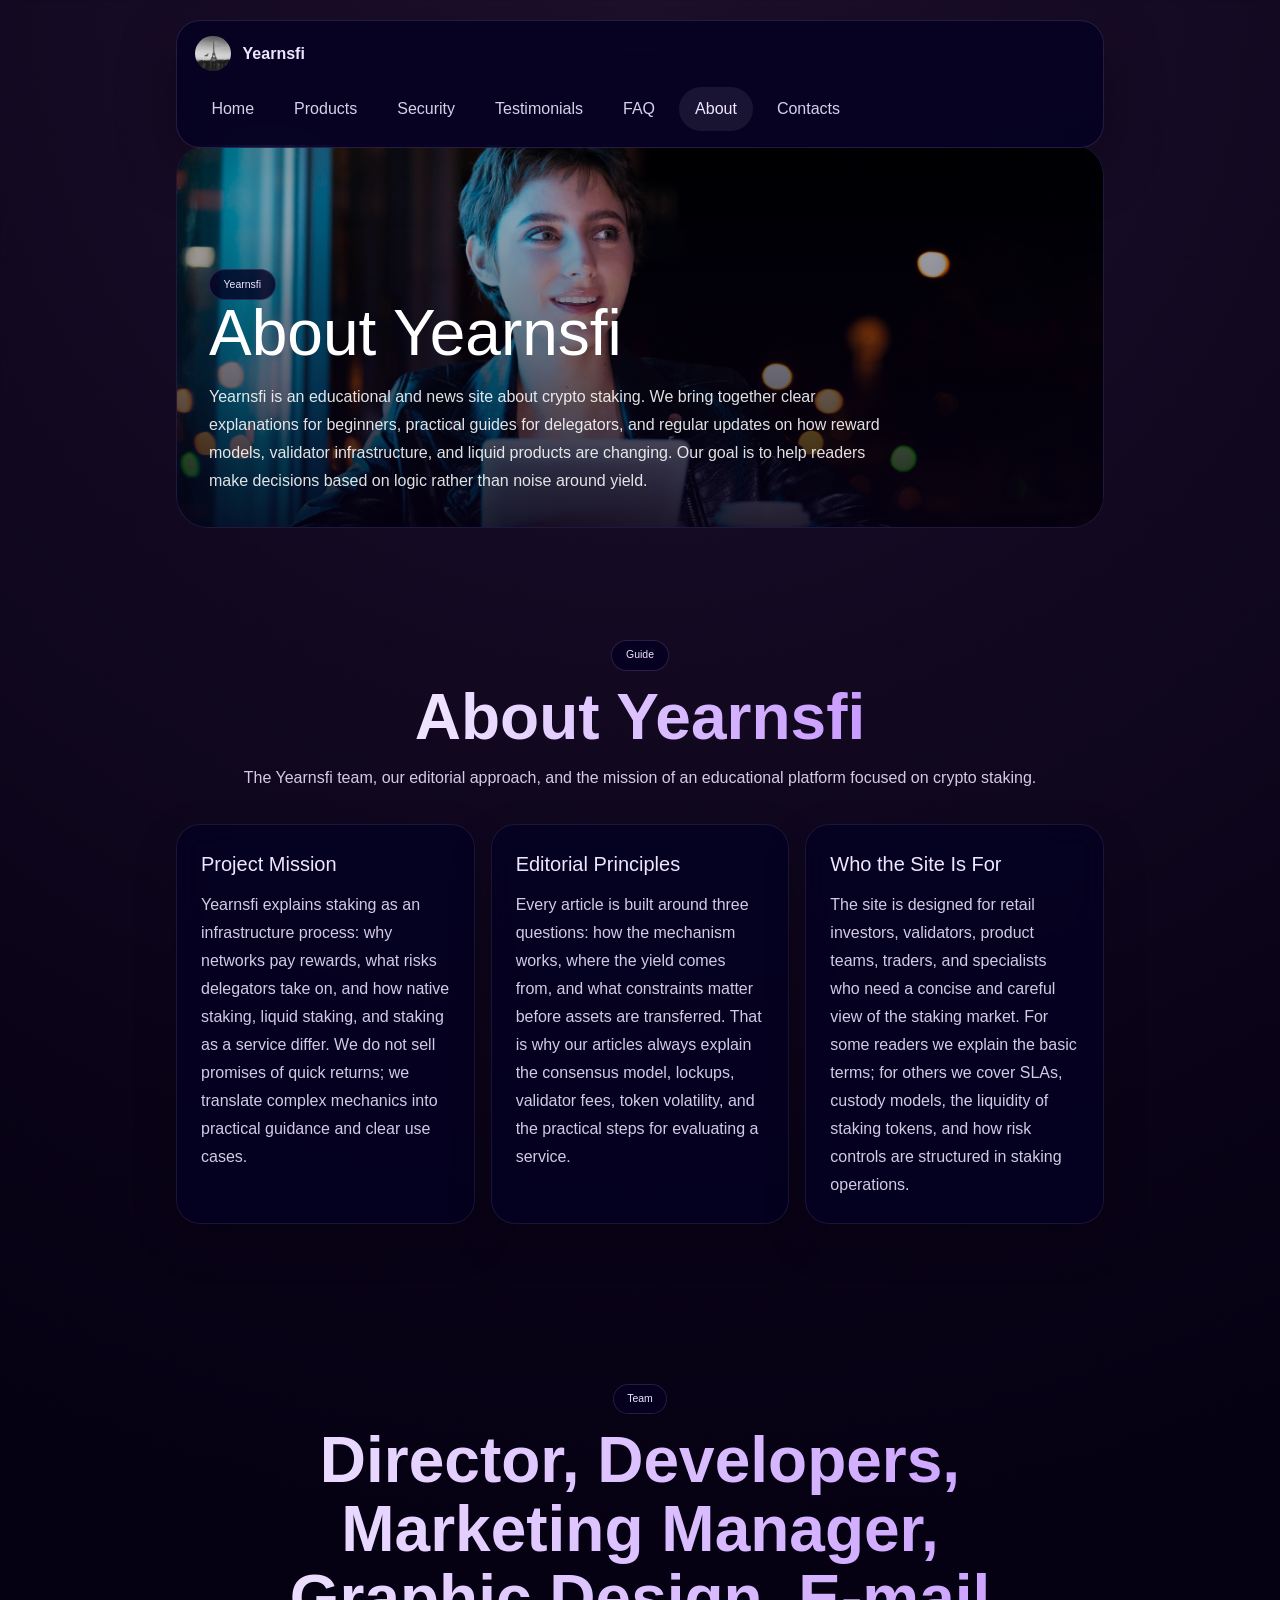
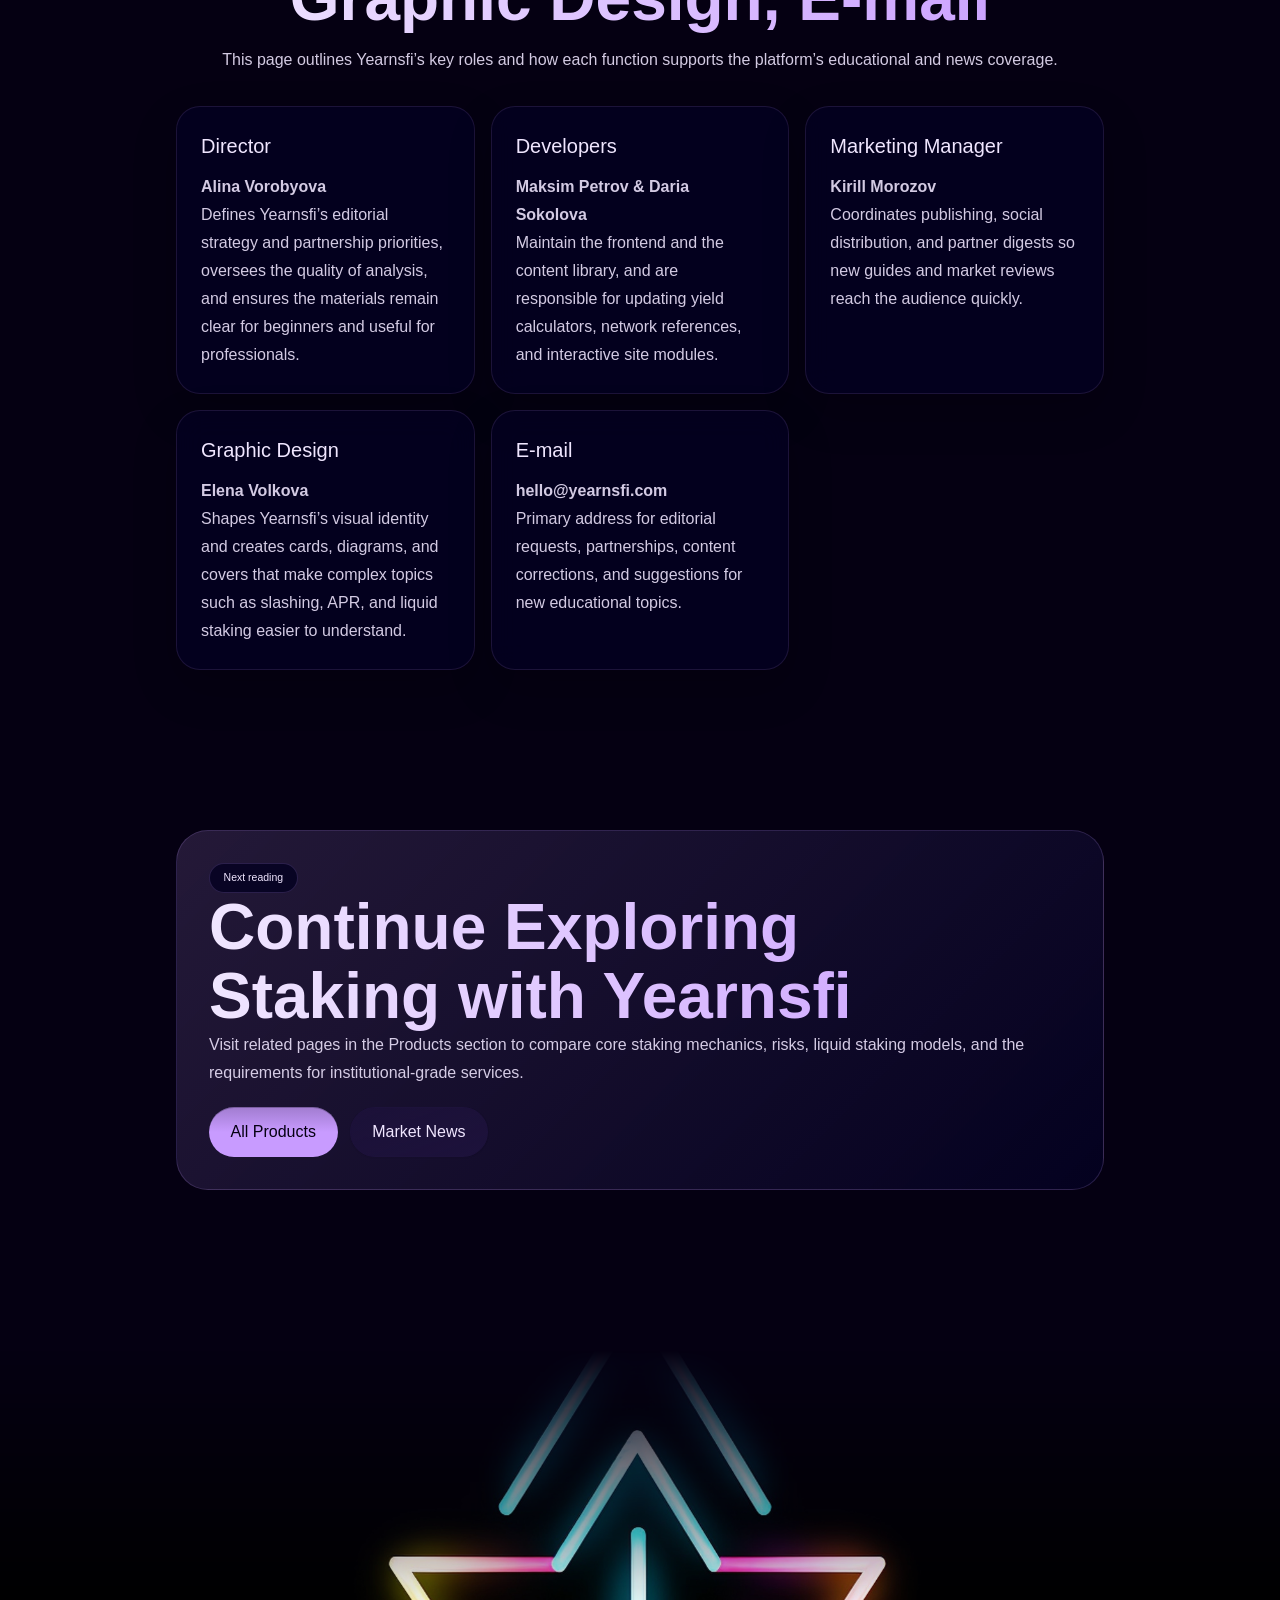
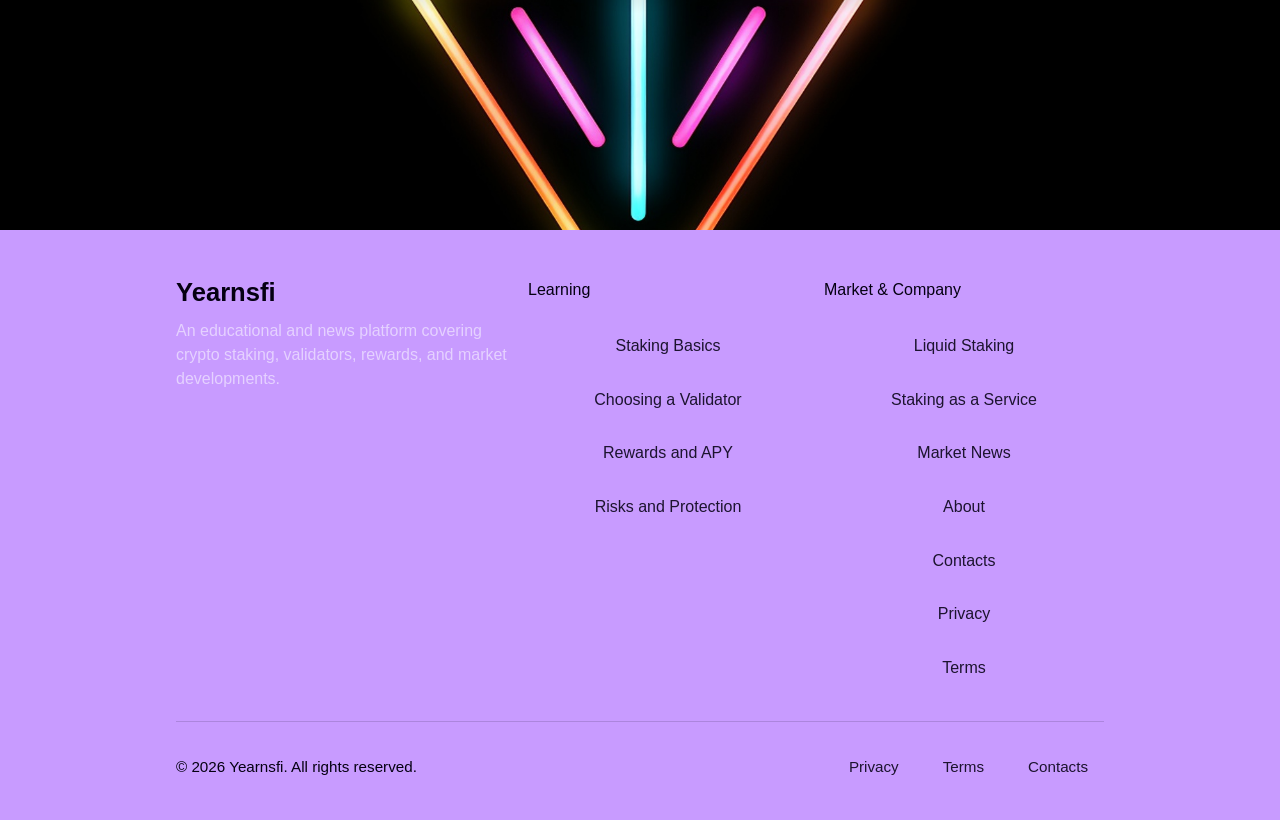
==== commit a0c097f3: "Translate all site pages from Russian to English" ====
--- a/about.html
+++ b/about.html
@@ -1,10 +1,10 @@
 <!DOCTYPE html>
-<html lang="ru">
+<html lang="en">
 <head>
   <meta charset="UTF-8">
   <meta name="viewport" content="width=device-width, initial-scale=1.0">
   <title>Yearnsfi — About</title>
-  <meta name="description" content="Команда Yearnsfi, редакционный подход и миссия образовательной платформы о крипто-стейкинге.">
+  <meta name="description" content="The Yearnsfi team, editorial approach, and mission of an educational platform focused on crypto staking.">
   <link rel="stylesheet" href="css2.css">
   <link rel="stylesheet" href="styles.css">
 </head>
@@ -15,10 +15,10 @@
   <div class="nav-card">
     <div class="nav-main">
       <a class="brand-link" href="index.html#hero">
-        <img src="318-800x600.jpg" alt="Логотип Yearnsfi">
+        <img src="318-800x600.jpg" alt="Yearnsfi logo">
         <span>Yearnsfi</span>
       </a>
-      <button class="nav-toggle primary-button" type="button" aria-expanded="false" aria-label="Открыть навигацию" data-nav-toggle>
+      <button class="nav-toggle primary-button" type="button" aria-expanded="false" aria-label="Open navigation" data-nav-toggle>
         <svg xmlns="http://www.w3.org/2000/svg" width="24" height="24" viewBox="0 0 24 24" fill="none" stroke="currentColor" stroke-width="1.5" stroke-linecap="round" stroke-linejoin="round" class="text-primary-cta-text" aria-hidden="true">
           <path d="M5 12h14"></path>
           <path d="M12 5v14"></path>
@@ -26,7 +26,7 @@
       </button>
     </div>
     <div class="nav-links mobile-only" data-nav-panel>
-      <a class="nav-link" href="index.html#hero">Главная</a><a class="nav-link" href="index.html#products">Продукты</a><a class="nav-link" href="index.html#security">Безопасность</a><a class="nav-link" href="index.html#testimonials">Отзывы</a><a class="nav-link" href="index.html#faq">FAQ</a><a class="nav-link current-page" href="about.html">About</a><a class="nav-link" href="contacts.html">Contacts</a>
+      <a class="nav-link" href="index.html#hero">Home</a><a class="nav-link" href="index.html#products">Products</a><a class="nav-link" href="index.html#security">Security</a><a class="nav-link" href="index.html#testimonials">Testimonials</a><a class="nav-link" href="index.html#faq">FAQ</a><a class="nav-link current-page" href="about.html">About</a><a class="nav-link" href="contacts.html">Contacts</a>
     </div>
   </div>
 </nav>
@@ -39,7 +39,7 @@
             <div class="page-hero-content">
               <div class="section-kicker">Yearnsfi</div>
               <h1 class="page-hero-title">About Yearnsfi</h1>
-              <p class="page-hero-text">Yearnsfi — это образовательный и новостной сайт о крипто-стейкинге. Мы объединяем понятные объяснения для новичков, прикладные гайды для делегаторов и регулярные обновления о том, как меняются reward-модели, инфраструктура валидаторов и ликвидные продукты. Наша задача — помочь читателю принимать решения на основе логики, а не шума вокруг доходности.</p>
+              <p class="page-hero-text">Yearnsfi is an educational and news site about crypto staking. We bring together clear explanations for beginners, practical guides for delegators, and regular updates on how reward models, validator infrastructure, and liquid products are changing. Our goal is to help readers make decisions based on logic rather than noise around yield.</p>
             </div>
           </div>
         </div>
@@ -51,10 +51,10 @@
       <div class="section-head">
         <div class="section-kicker">Guide</div>
         <h2 class="section-title">About Yearnsfi</h2>
-        <p class="section-copy">Команда Yearnsfi, редакционный подход и миссия образовательной платформы о крипто-стейкинге.</p>
+        <p class="section-copy">The Yearnsfi team, our editorial approach, and the mission of an educational platform focused on crypto staking.</p>
       </div>
     
-    <div class="article-grid"><article class="article-card"><h3>Миссия проекта</h3><p>Yearnsfi объясняет стейкинг как инфраструктурный процесс: почему сети выплачивают награды, какие риски несёт делегатор, как отличаются native staking, liquid staking и staking as a service. Мы не продаём быстрые обещания дохода, а переводим сложные механики в понятные инструкции и сценарии применения.</p></article><article class="article-card"><h3>Редакционные принципы</h3><p>Каждый материал строится вокруг трёх вопросов: как работает механизм, где возникает доходность и какие ограничения нужно учитывать до перевода активов. Поэтому в наших статьях всегда есть объяснение модели консенсуса, блокировок, комиссий валидатора, волатильности токена и практических шагов по проверке сервиса.</p></article><article class="article-card"><h3>Кому полезен сайт</h3><p>Сайт рассчитан на частных инвесторов, валидаторов, продуктовые команды, трейдеров и специалистов, которым нужен сжатый и аккуратный обзор рынка стейкинга. Для одних мы объясняем базовые термины, для других — SLA, custody-модели, ликвидность стейкинговых токенов и то, как строится контроль риска в операциях со стейкингом.</p></article></div>
+    <div class="article-grid"><article class="article-card"><h3>Project Mission</h3><p>Yearnsfi explains staking as an infrastructure process: why networks pay rewards, what risks delegators take on, and how native staking, liquid staking, and staking as a service differ. We do not sell promises of quick returns; we translate complex mechanics into practical guidance and clear use cases.</p></article><article class="article-card"><h3>Editorial Principles</h3><p>Every article is built around three questions: how the mechanism works, where the yield comes from, and what constraints matter before assets are transferred. That is why our articles always explain the consensus model, lockups, validator fees, token volatility, and the practical steps for evaluating a service.</p></article><article class="article-card"><h3>Who the Site Is For</h3><p>The site is designed for retail investors, validators, product teams, traders, and specialists who need a concise and careful view of the staking market. For some readers we explain the basic terms; for others we cover SLAs, custody models, the liquidity of staking tokens, and how risk controls are structured in staking operations.</p></article></div>
   </div>
 </section>
 
@@ -64,10 +64,10 @@
       <div class="section-head">
         <div class="section-kicker">Team</div>
         <h2 class="section-title">Director, Developers, Marketing Manager, Graphic Design, E-mail</h2>
-        <p class="section-copy">На странице собраны ключевые роли Yearnsfi и краткое описание того, как каждая функция влияет на образовательную и новостную часть платформы.</p>
+        <p class="section-copy">This page outlines Yearnsfi’s key roles and how each function supports the platform’s educational and news coverage.</p>
       </div>
     
-    <div class="team-grid"><article class="team-card"><h3>Director</h3><p><strong>Alina Vorobyova</strong></p><p>Определяет стратегию редакции и партнёрские приоритеты Yearnsfi, следит за качеством аналитики и за тем, чтобы материалы оставались понятными для новичков и полезными для профессионалов.</p></article><article class="team-card"><h3>Developers</h3><p><strong>Maksim Petrov & Daria Sokolova</strong></p><p>Поддерживают фронтенд и базу материалов, отвечают за обновление калькуляторов доходности, справочников сетей и интерактивных блоков на сайте.</p></article><article class="team-card"><h3>Marketing Manager</h3><p><strong>Kirill Morozov</strong></p><p>Координирует публикации, дистрибуцию в соцсетях и партнёрские дайджесты, чтобы новые гайды и обзоры быстро доходили до аудитории.</p></article><article class="team-card"><h3>Graphic Design</h3><p><strong>Elena Volkova</strong></p><p>Формирует визуальную айдентику Yearnsfi, готовит карточки, схемы и обложки, которые упрощают сложные темы вроде слэшинга, APR и ликвидного стейкинга.</p></article><article class="team-card"><h3>E-mail</h3><p><strong>hello@yearnsfi.com</strong></p><p>Основной адрес для редакционных запросов, партнёрств, исправлений материалов и предложений по новым образовательным темам.</p></article></div>
+    <div class="team-grid"><article class="team-card"><h3>Director</h3><p><strong>Alina Vorobyova</strong></p><p>Defines Yearnsfi’s editorial strategy and partnership priorities, oversees the quality of analysis, and ensures the materials remain clear for beginners and useful for professionals.</p></article><article class="team-card"><h3>Developers</h3><p><strong>Maksim Petrov & Daria Sokolova</strong></p><p>Maintain the frontend and the content library, and are responsible for updating yield calculators, network references, and interactive site modules.</p></article><article class="team-card"><h3>Marketing Manager</h3><p><strong>Kirill Morozov</strong></p><p>Coordinates publishing, social distribution, and partner digests so new guides and market reviews reach the audience quickly.</p></article><article class="team-card"><h3>Graphic Design</h3><p><strong>Elena Volkova</strong></p><p>Shapes Yearnsfi’s visual identity and creates cards, diagrams, and covers that make complex topics such as slashing, APR, and liquid staking easier to understand.</p></article><article class="team-card"><h3>E-mail</h3><p><strong>hello@yearnsfi.com</strong></p><p>Primary address for editorial requests, partnerships, content corrections, and suggestions for new educational topics.</p></article></div>
   </div>
 </section>
 
@@ -75,11 +75,11 @@
   <div class="content-width">
     <div class="cta-box">
       <div class="section-kicker">Next reading</div>
-      <h2 class="section-title">Продолжайте изучать стейкинг с Yearnsfi</h2>
-      <p class="section-copy">Переходите к связанным страницам из раздела Products, чтобы сравнить базовые механики стейкинга, риски, модели liquid staking и требования к сервисам institutional-grade уровня.</p>
+      <h2 class="section-title">Continue Exploring Staking with Yearnsfi</h2>
+      <p class="section-copy">Visit related pages in the Products section to compare core staking mechanics, risks, liquid staking models, and the requirements for institutional-grade services.</p>
       <div class="cta-row" style="margin-top: 1.25rem;">
-        <a class="inline-button primary-button text-primary-cta-text" href="index.html#products">Все продукты</a>
-        <a class="inline-button secondary-button text-secondary-cta-text" href="staking-news.html">Рыночные новости</a>
+        <a class="inline-button primary-button text-primary-cta-text" href="index.html#products">All Products</a>
+        <a class="inline-button secondary-button text-secondary-cta-text" href="staking-news.html">Market News</a>
       </div>
     </div>
   </div>
@@ -89,22 +89,22 @@
     
 <footer class="footer-section">
   <div class="footer-banner">
-    <img src="arrow-with-bright-neon-colors_23-2151205031.jpg" alt="Неоновый абстрактный фон Yearnsfi">
+    <img src="arrow-with-bright-neon-colors_23-2151205031.jpg" alt="Yearnsfi neon abstract background">
   </div>
   <div class="footer-body">
     <div class="content-width">
       <div class="footer-grid">
         <div class="footer-brand">
           <h2 class="text-4xl font-semibold">Yearnsfi</h2>
-          <p class="text-muted">Образовательная и новостная платформа о крипто-стейкинге, валидаторах, наградах и рыночных изменениях.</p>
+          <p class="text-muted">An educational and news platform covering crypto staking, validators, rewards, and market developments.</p>
         </div>
         <div class="footer-column">
           <h3>Learning</h3>
-          <a class="footer-link" href="staking-basics.html">Основы стейкинга</a><a class="footer-link" href="validator-guide.html">Выбор валидатора</a><a class="footer-link" href="reward-strategies.html">Награды и APY</a><a class="footer-link" href="risk-management.html">Риски и защита</a>
+          <a class="footer-link" href="staking-basics.html">Staking Basics</a><a class="footer-link" href="validator-guide.html">Choosing a Validator</a><a class="footer-link" href="reward-strategies.html">Rewards and APY</a><a class="footer-link" href="risk-management.html">Risks and Protection</a>
         </div>
         <div class="footer-column">
           <h3>Market & Company</h3>
-          <a class="footer-link" href="liquid-staking.html">Ликвидный стейкинг</a><a class="footer-link" href="institutional-staking.html">Staking as a Service</a><a class="footer-link" href="staking-news.html">Новости рынка</a><a class="footer-link" href="about.html">About</a><a class="footer-link" href="contacts.html">Contacts</a><a class="footer-link" href="privacy.html">Privacy</a><a class="footer-link" href="terms.html">Terms</a>
+          <a class="footer-link" href="liquid-staking.html">Liquid Staking</a><a class="footer-link" href="institutional-staking.html">Staking as a Service</a><a class="footer-link" href="staking-news.html">Market News</a><a class="footer-link" href="about.html">About</a><a class="footer-link" href="contacts.html">Contacts</a><a class="footer-link" href="privacy.html">Privacy</a><a class="footer-link" href="terms.html">Terms</a>
         </div>
       </div>
       <div class="footer-bottom">
